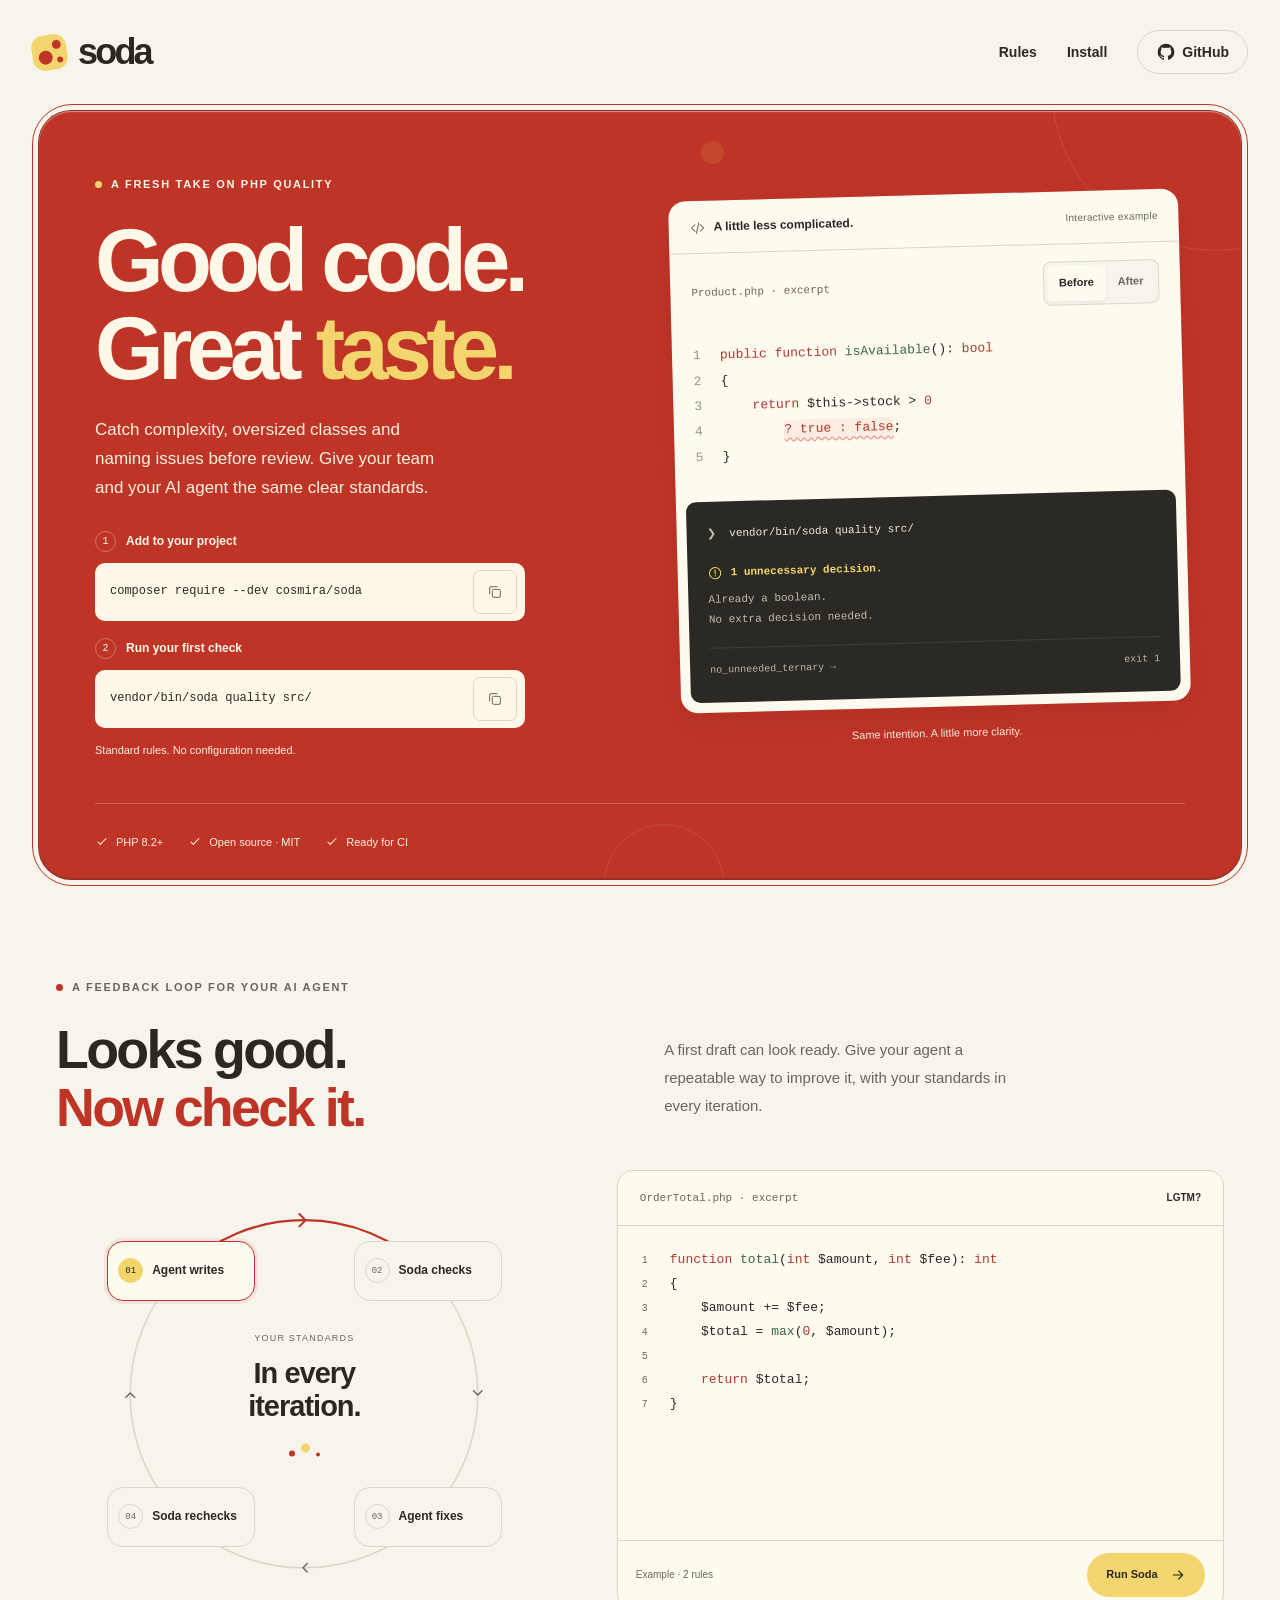
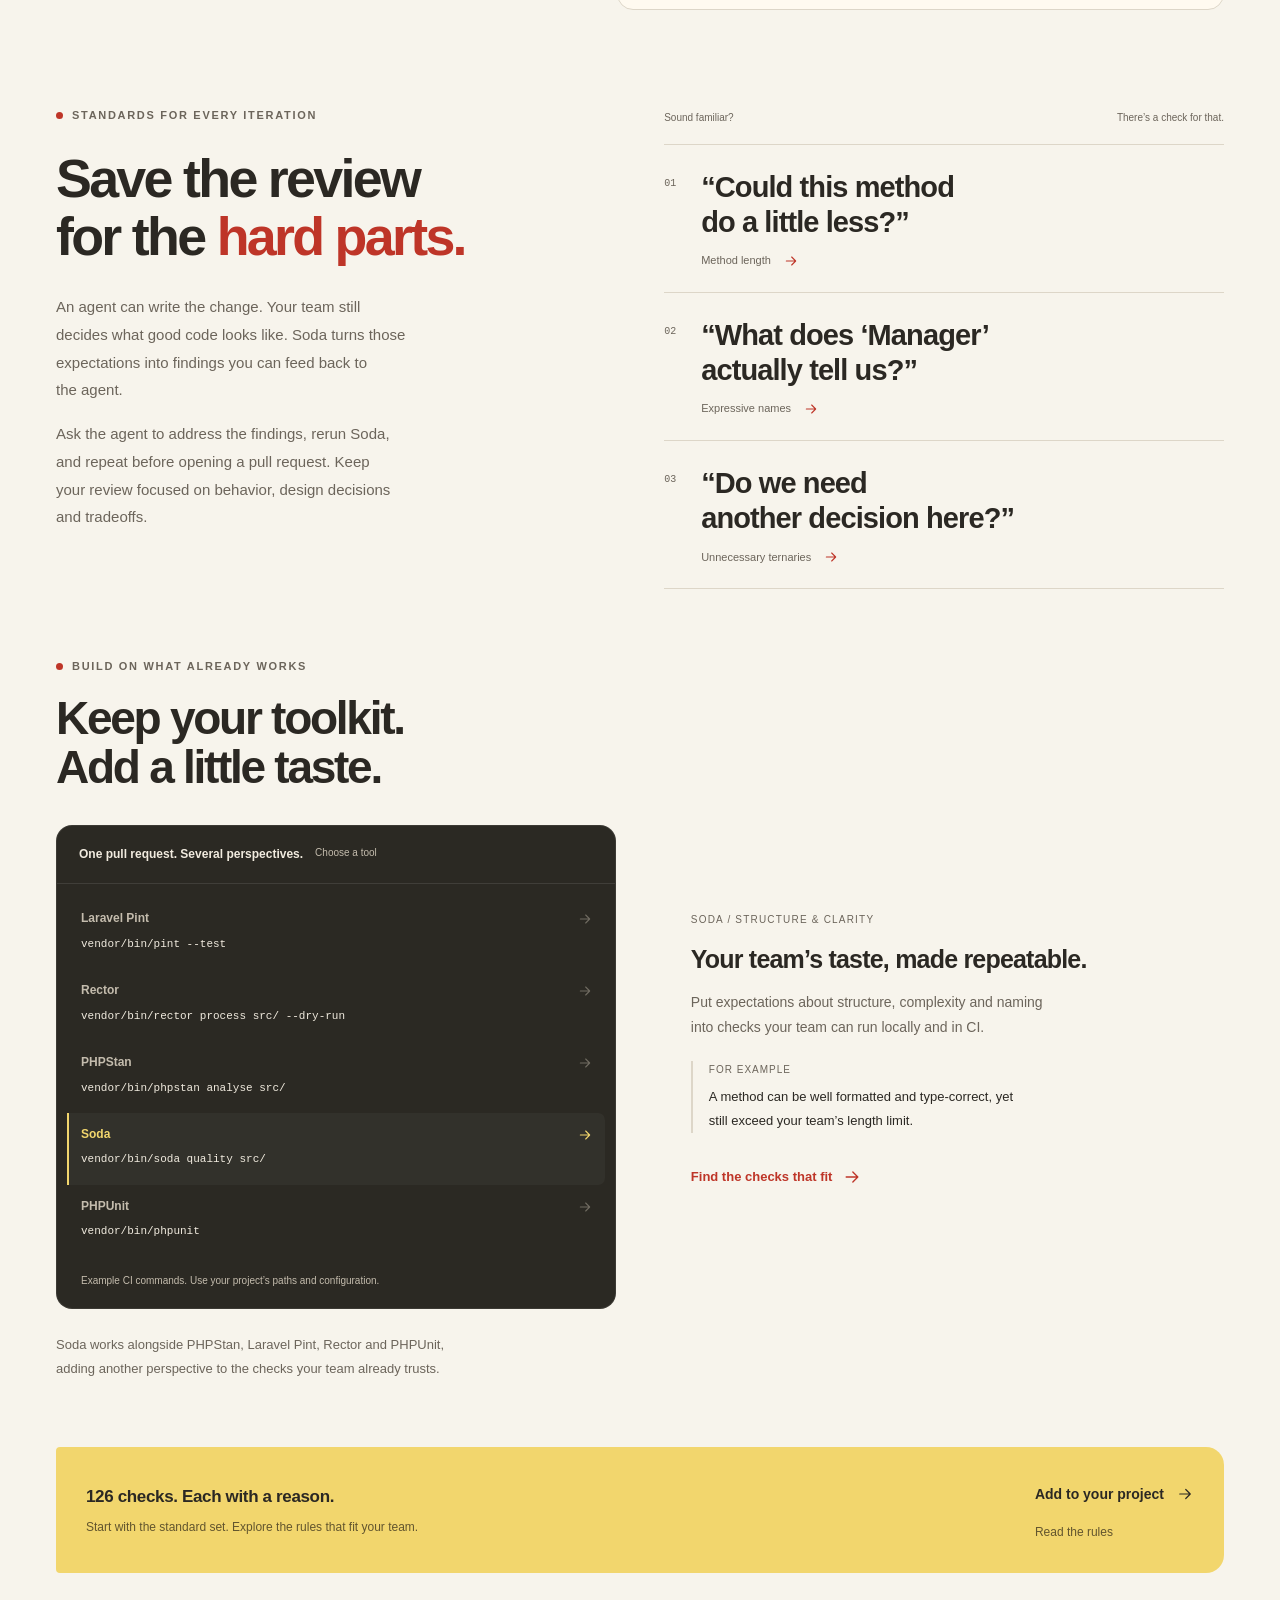
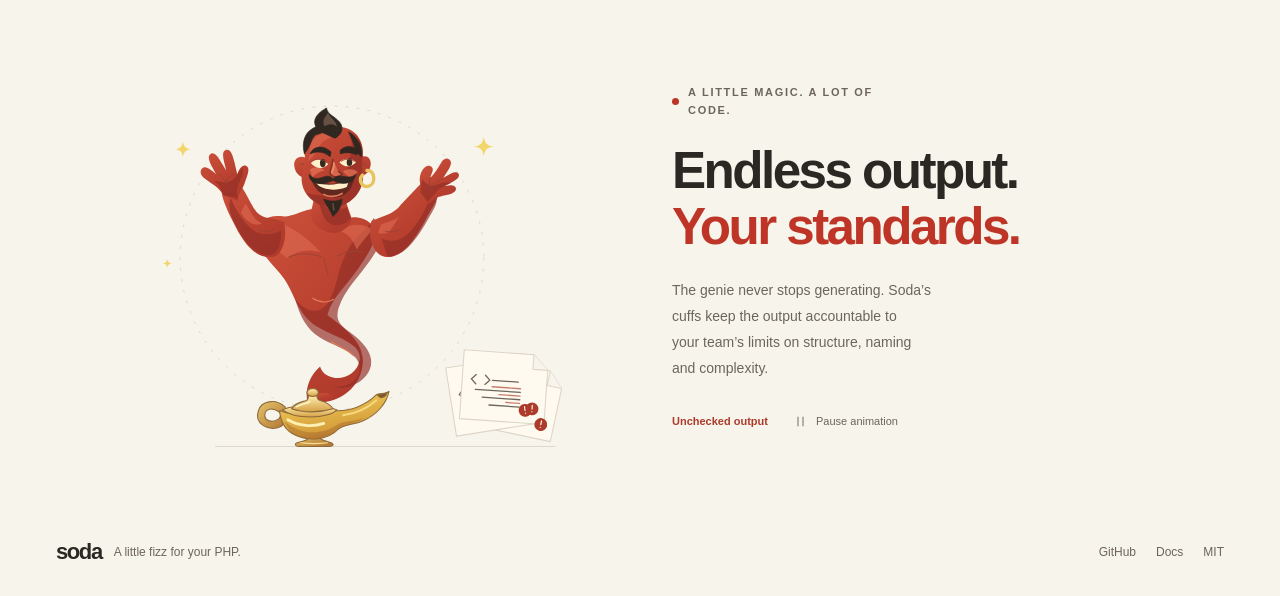
==== index.html @ 7e3f0829 "Publish Soda website" ====
<!DOCTYPE html>
<html lang="en">
<head>
  <meta charset="UTF-8">
  <meta name="viewport" content="width=device-width, initial-scale=1">
  <meta name="theme-color" content="#f7f4ec" media="(prefers-color-scheme: light)">
  <meta name="theme-color" content="#201e1b" media="(prefers-color-scheme: dark)">
  <meta name="description" content="A little fizz for your PHP. Soda catches complexity, oversized classes, and naming problems before your next code review.">
  <title>Soda — Good code. Great taste.</title>
  <link rel="icon" href="data:image/svg+xml,%3Csvg xmlns='http://www.w3.org/2000/svg' viewBox='0 0 64 64'%3E%3Crect width='64' height='64' rx='20' fill='%23f2d66d'/%3E%3Ccircle cx='25' cy='36' r='12' fill='%23be3528'/%3E%3Ccircle cx='43' cy='20' r='7' fill='%23be3528'/%3E%3Ccircle cx='45' cy='43' r='5' fill='%23be3528'/%3E%3C/svg%3E">
  <link rel="stylesheet" href="assets/landing.css">
  <link rel="stylesheet" href="assets/site.css">
  <link rel="stylesheet" href="assets/tool-stack.css">
  <link rel="stylesheet" href="assets/agent-loop.css">
  <script src="assets/tool-stack.js" defer></script>
  <script src="assets/agent-loop.js" defer></script>
  <link rel="stylesheet" href="assets/genie.css">
  <script src="assets/genie.js" defer></script>
</head>
<body>
  <svg class="icons" xmlns="http://www.w3.org/2000/svg" aria-hidden="true"><defs>
    <symbol id="arrow" viewBox="0 0 24 24"><path d="M5 12h14m-6-6 6 6-6 6" fill="none" stroke="currentColor" stroke-width="1.6" stroke-linecap="round" stroke-linejoin="round"/></symbol>
    <symbol id="external" viewBox="0 0 24 24"><path d="M6 18 18 6M6 6h12v12" fill="none" stroke="currentColor" stroke-width="1.6" stroke-linecap="round" stroke-linejoin="round"/></symbol>
    <symbol id="check" viewBox="0 0 24 24"><path d="m5 12 4 4L19 6" fill="none" stroke="currentColor" stroke-width="1.8" stroke-linecap="round" stroke-linejoin="round"/></symbol>
    <symbol id="copy" viewBox="0 0 24 24"><rect x="8" y="8" width="12" height="12" rx="2" fill="none" stroke="currentColor" stroke-width="1.5"/><path d="M15 4H6a2 2 0 0 0-2 2v9" fill="none" stroke="currentColor" stroke-width="1.5" stroke-linecap="round"/></symbol>
    <symbol id="code" viewBox="0 0 24 24"><path d="m8 7-5 5 5 5m8-10 5 5-5 5M14 4l-4 16" fill="none" stroke="currentColor" stroke-width="1.5" stroke-linecap="round" stroke-linejoin="round"/></symbol>
    <symbol id="github" viewBox="0 0 24 24"><path fill="currentColor" d="M12 2a10 10 0 0 0-3.16 19.49c.5.09.68-.22.68-.48v-1.7c-2.78.6-3.37-1.18-3.37-1.18-.45-1.16-1.11-1.47-1.11-1.47-.91-.62.07-.61.07-.61 1 .07 1.53 1.03 1.53 1.03.89 1.53 2.34 1.09 2.91.83.09-.65.35-1.09.64-1.34-2.22-.25-4.56-1.11-4.56-4.94 0-1.09.39-1.98 1.03-2.68-.1-.25-.45-1.27.1-2.65 0 0 .84-.27 2.75 1.02a9.58 9.58 0 0 1 5 0c1.91-1.29 2.75-1.02 2.75-1.02.55 1.38.2 2.4.1 2.65.64.7 1.03 1.59 1.03 2.68 0 3.84-2.34 4.68-4.57 4.93.36.31.68.92.68 1.85v2.6c0 .27.18.58.69.48A10 10 0 0 0 12 2Z"/></symbol>
    <symbol id="warning" viewBox="0 0 24 24"><circle cx="12" cy="12" r="9" fill="none" stroke="currentColor" stroke-width="1.6"/><path d="M12 7v6m0 3v.1" stroke="currentColor" stroke-width="1.8" stroke-linecap="round"/></symbol>
  </defs></svg>
  <a class="skip" href="#main">Skip to content</a>
  <header class="topbar wrap">
    <a class="brand" href="./" aria-label="Soda home"><span class="brand-mark" aria-hidden="true"><i></i><i></i><i></i></span><span class="brand-name">soda</span></a>
    <nav class="nav" aria-label="Main navigation">
      <a href="rules.html">Rules</a>
      <a class="nav-start" href="./#install">Install</a>
      <a class="github" href="https://github.com/cosmira/soda"><svg aria-hidden="true"><use href="#github"/></svg> GitHub</a>
    </nav>
  </header>
  <main id="main" class="wrap">
    <div class="hero-frame">
    <section class="hero" aria-labelledby="hero-title">
      <div class="bubble bubble-one" aria-hidden="true"></div><div class="bubble bubble-two" aria-hidden="true"></div><div class="bubble bubble-three" aria-hidden="true"></div>
      <div class="hero-grid">
        <div class="hero-copy">
          <div class="eyebrow">A fresh take on PHP quality</div>
          <h1 id="hero-title">Good code.<br>Great <span>taste.</span></h1>
          <p>Catch complexity, oversized classes and naming issues before review. Give your team and your AI agent the same clear standards.</p>
          <div class="hero-install" id="install" aria-label="Install and run Soda">
            <ol class="steps"><li><div class="step-title">Add to your project</div><div class="copy-row"><code>composer require --dev cosmira/soda</code><button class="copy" type="button" aria-label="Copy install command" hidden><svg aria-hidden="true"><use href="#copy"/></svg></button></div></li><li><div class="step-title">Run your first check</div><div class="copy-row"><code>vendor/bin/soda quality src/</code><button class="copy" type="button" aria-label="Copy quality check command" hidden><svg aria-hidden="true"><use href="#copy"/></svg></button></div></li></ol>
            <p class="install-note">Standard rules. No configuration needed.</p>
          </div>
        </div>
        <div class="demo-wrap">
          <div class="demo" data-active="before" role="group" aria-label="Interactive example: simplify a boolean ternary">
            <div class="demo-top"><span class="demo-title"><svg aria-hidden="true"><use href="#code"/></svg> A little less complicated.</span><span class="demo-label">Interactive example</span></div>
            <div class="demo-toolbar"><span class="filename">Product.php<span class="file-detail"> · excerpt</span></span><div class="switch" role="group" aria-label="Compare code versions" hidden><button type="button" aria-pressed="true" data-version="before">Before</button><button type="button" aria-pressed="false" data-version="after">After</button></div></div>
            <pre class="source" aria-label="PHP code example"><code><span data-example="before"><span class="line" data-line="1"><span class="keyword">public function</span> <span class="method">isAvailable</span>(): <span class="keyword">bool</span></span><span class="line" data-line="2">{</span><span class="line" data-line="3">    <span class="keyword">return</span> $this-&gt;stock &gt; <span class="keyword">0</span></span><span class="line" data-line="4">        <span class="redundant">? true : false</span>;</span><span class="line" data-line="5">}</span></span><span data-example="after" aria-hidden="true" inert><span class="line" data-line="1"><span class="keyword">public function</span> <span class="method">isAvailable</span>(): <span class="keyword">bool</span></span><span class="line" data-line="2">{</span><span class="line" data-line="3">    <span class="keyword">return</span> $this-&gt;stock &gt; <span class="keyword">0</span>;</span><span class="line" data-line="4">}</span></span></code></pre>
            <div class="terminal">
              <p class="command"><span class="prompt" aria-hidden="true">❯</span> vendor/bin/soda quality src/</p>
              <div id="demo-result" aria-live="polite" aria-atomic="true"><div data-example="before"><div class="result"><svg aria-hidden="true"><use href="#warning"/></svg><span>1 unnecessary decision.</span></div><p class="result-note">Already a boolean.<br>No extra decision needed.</p></div><div data-example="after" aria-hidden="true" inert><div class="result good"><svg aria-hidden="true"><use href="#check"/></svg><span>Clearer code. Same result.</span></div><p class="result-note">No unnecessary ternary.<br>This rule passes.</p></div></div>
              <div class="terminal-footer"><a href="rules.html#no_unneeded_ternary" aria-label="Read the unneeded ternary rule">no_unneeded_ternary →</a><span id="exit-status">exit 1</span></div>
            </div>
          </div>
          <p class="demo-caption">Same intention. A little more clarity.</p>
        </div>
      </div>
      <div class="hero-foot"><span><svg aria-hidden="true"><use href="#check"/></svg> PHP 8.2+</span><span><svg aria-hidden="true"><use href="#check"/></svg> Open source · MIT</span><span><svg aria-hidden="true"><use href="#check"/></svg> Ready for CI</span></div>
    </section>
    </div>
    <section class="agent-story" id="agent-loop" aria-labelledby="agent-title">
      <div class="agent-heading">
        <div class="eyebrow">A feedback loop for your AI agent</div>
        <h2 id="agent-title">Looks good.<br><span>Now check it.</span></h2>
        <p>A first draft can look ready. Give your agent a repeatable way to improve it, with your standards in every iteration.</p>
      </div>
      <div class="agent-loop" aria-label="Explore the agent and Soda feedback loop">
        <div class="loop-map">
        <div class="loop-steps" role="tablist" aria-label="Steps clockwise: agent writes, Soda checks, agent fixes, Soda rechecks" hidden>
          <svg class="loop-orbit" viewBox="0 0 400 400" aria-hidden="true"><defs>
            <marker id="loop-arrow" viewBox="0 0 10 10" refX="5" refY="5" markerWidth="7" markerHeight="7" orient="auto"><path d="m2 1 4 4-4 4"/></marker>
            <marker id="loop-arrow-active" viewBox="0 0 10 10" refX="5" refY="5" markerWidth="7" markerHeight="7" orient="auto"><path d="m2 1 4 4-4 4"/></marker>
          </defs>
            <path class="loop-route is-active" pathLength="100" d="M88 88 A158 158 0 0 1 200 42 A158 158 0 0 1 312 88"/>
            <path class="loop-route" pathLength="100" d="M312 88 A158 158 0 0 1 358 200 A158 158 0 0 1 312 312"/>
            <path class="loop-route" pathLength="100" d="M312 312 A158 158 0 0 1 200 358 A158 158 0 0 1 88 312"/>
            <path class="loop-route" pathLength="100" d="M88 312 A158 158 0 0 1 42 200 A158 158 0 0 1 88 88"/>
          </svg>
          <div class="loop-center" aria-hidden="true"><span>Your standards</span><strong>In every<br>iteration.</strong><i></i><i></i><i></i></div>
          <button type="button" role="tab" id="loop-tab-draft" aria-controls="loop-draft" aria-selected="true" tabindex="0"><span class="loop-step-number" aria-hidden="true">01</span><span>Agent writes</span></button>
          <button type="button" role="tab" id="loop-tab-findings" aria-controls="loop-findings" aria-selected="false" tabindex="-1"><span class="loop-step-number" aria-hidden="true">02</span><span>Soda checks</span></button>
          <button type="button" role="tab" id="loop-tab-revision" aria-controls="loop-revision" aria-selected="false" tabindex="-1"><span class="loop-step-number" aria-hidden="true">03</span><span>Agent fixes</span></button>
          <button type="button" role="tab" id="loop-tab-verified" aria-controls="loop-verified" aria-selected="false" tabindex="-1"><span class="loop-step-number" aria-hidden="true">04</span><span>Soda rechecks</span></button>
        </div>
        </div>
        <div class="loop-workbench">
          <div class="loop-panels">
            <div class="loop-panel" id="loop-draft" role="tabpanel" aria-labelledby="loop-tab-draft" tabindex="0">
              <div class="loop-editor"><div class="loop-file"><span>OrderTotal.php <span class="loop-excerpt">· excerpt</span></span><span class="loop-badge"><abbr title="Looks Good To Me">LGTM?</abbr></span></div>
                <pre aria-label="Agent draft PHP code"><code><span class="loop-line" data-number="1"><span class="keyword">function</span> <span class="method">total</span>(<span class="keyword">int</span> $amount, <span class="keyword">int</span> $fee): <span class="keyword">int</span></span><span class="loop-line" data-number="2">{</span><span class="loop-line" data-number="3">    $amount += $fee;</span><span class="loop-line" data-number="4">    $total = <span class="method">max</span>(<span class="keyword">0</span>, $amount);</span><span class="loop-line" data-number="5"> </span><span class="loop-line" data-number="6">    <span class="keyword">return</span> $total;</span><span class="loop-line" data-number="7">}</span></code></pre>
              </div>
            </div>
            <div class="loop-panel" id="loop-findings" role="tabpanel" aria-labelledby="loop-tab-findings" tabindex="0" aria-hidden="true" inert>
              <div class="loop-editor"><div class="loop-file"><span>OrderTotal.php <span class="loop-excerpt">· excerpt</span></span><span class="loop-badge">2 findings</span></div>
                <pre aria-label="PHP code annotated with two Soda findings"><code><span class="loop-line" data-number="1"><span class="keyword">function</span> <span class="method">total</span>(<span class="keyword">int</span> $amount, <span class="keyword">int</span> $fee): <span class="keyword">int</span></span><span class="loop-line" data-number="2">{</span><span class="loop-line loop-line-issue" data-number="3">    $amount += $fee;</span><span class="loop-annotation"><a href="rules.html#no_reassigned_parameters" aria-label="Parameter reassigned: read the Soda rule"><svg aria-hidden="true"><use href="#warning"/></svg>Parameter reassigned<svg aria-hidden="true"><use href="#arrow"/></svg></a></span><span class="loop-line loop-line-issue" data-number="4">    $total = <span class="method">max</span>(<span class="keyword">0</span>, $amount);</span><span class="loop-line" data-number="5"> </span><span class="loop-line loop-line-issue" data-number="6">    <span class="keyword">return</span> $total;</span><span class="loop-annotation"><a href="rules.html#no_temporary_return_variable" aria-label="Return directly: read the Soda rule"><svg aria-hidden="true"><use href="#warning"/></svg>Return directly<svg aria-hidden="true"><use href="#arrow"/></svg></a></span><span class="loop-line" data-number="7">}</span></code></pre>
              </div>
            </div>
            <div class="loop-panel" id="loop-revision" role="tabpanel" aria-labelledby="loop-tab-revision" tabindex="0" aria-hidden="true" inert>
              <div class="loop-editor"><div class="loop-file"><span>OrderTotal.php <span class="loop-excerpt">· excerpt</span></span><span class="loop-badge">Revised</span></div>
                <pre aria-label="PHP diff showing the agent’s revision"><code><span class="loop-line" data-number="1"><span class="keyword">function</span> <span class="method">total</span>(<span class="keyword">int</span> $amount, <span class="keyword">int</span> $fee): <span class="keyword">int</span></span><span class="loop-line" data-number="2">{</span><span class="loop-line loop-line-removed" data-number="−"><del>    $amount += $fee;</del></span><span class="loop-line loop-line-removed" data-number="−"><del>    $total = <span class="method">max</span>(<span class="keyword">0</span>, $amount);</del></span><span class="loop-line loop-line-removed" data-number="−"><del>    <span class="keyword">return</span> $total;</del></span><span class="loop-line loop-line-fixed" data-number="+">    <span class="keyword">return</span> <span class="method">max</span>(<span class="keyword">0</span>, $amount + $fee);</span><span class="loop-line" data-number="4">}</span></code></pre>
              </div>
            </div>
            <div class="loop-panel" id="loop-verified" role="tabpanel" aria-labelledby="loop-tab-verified" tabindex="0" aria-hidden="true" inert>
              <div class="loop-editor"><div class="loop-file"><span>OrderTotal.php <span class="loop-excerpt">· excerpt</span></span><span class="loop-badge">2 checks pass</span></div>
                <pre aria-label="Revised PHP code; both illustrated checks pass"><code><span class="loop-line" data-number="1"><span class="keyword">function</span> <span class="method">total</span>(<span class="keyword">int</span> $amount, <span class="keyword">int</span> $fee): <span class="keyword">int</span></span><span class="loop-line" data-number="2">{</span><span class="loop-line loop-line-fixed" data-number="3">    <span class="keyword">return</span> <span class="method">max</span>(<span class="keyword">0</span>, $amount + $fee);</span><span class="loop-line" data-number="4">}</span></code></pre>
                <div class="loop-checks"><a href="rules.html#no_reassigned_parameters"><svg aria-hidden="true"><use href="#check"/></svg>Input unchanged</a><a href="rules.html#no_temporary_return_variable"><svg aria-hidden="true"><use href="#check"/></svg>Direct return</a></div>
              </div>
            </div>
          </div>
          <div class="loop-controls" hidden><span class="loop-example-label">Example · 2 rules</span><span class="loop-progress" role="status" aria-live="polite" aria-atomic="true">Agent draft</span><button class="loop-next" type="button">Run Soda <svg aria-hidden="true"><use href="#arrow"/></svg></button></div>
        </div>
      </div>

    </section>
    <section class="review-story" id="why" aria-labelledby="why-title">
      <div class="review-lead">
        <div class="eyebrow">Standards for every iteration</div>
        <h2 id="why-title">Save the review<br>for the <span>hard parts.</span></h2>
        <p>An agent can write the change. Your team still decides what good code looks like. Soda turns those expectations into findings you can feed back to the agent.</p>
        <p>Ask the agent to address the findings, rerun Soda, and repeat before opening a pull request. Keep your review focused on behavior, design decisions and tradeoffs.</p>
      </div>
      <div class="review-questions" aria-label="Turn common review feedback into a quality check">
        <div class="review-label"><span>Sound familiar?</span><span>There’s a check for that.</span></div>
        <a class="review-question" href="rules.html#max_method_length"><span class="review-number" aria-hidden="true">01</span><div><h3>“Could this method<br>do a little less?”</h3><span class="review-rule">Method length <svg aria-hidden="true"><use href="#arrow"/></svg></span></div></a>
        <a class="review-question" href="rules.html#no_dumpster_suffixes"><span class="review-number" aria-hidden="true">02</span><div><h3>“What does ‘Manager’<br>actually tell us?”</h3><span class="review-rule">Expressive names <svg aria-hidden="true"><use href="#arrow"/></svg></span></div></a>
        <a class="review-question" href="rules.html#no_unneeded_ternary"><span class="review-number" aria-hidden="true">03</span><div><h3>“Do we need<br>another decision here?”</h3><span class="review-rule">Unnecessary ternaries <svg aria-hidden="true"><use href="#arrow"/></svg></span></div></a>
      </div>
    </section>
    <section class="tool-stack" id="together" aria-labelledby="stack-title">
      <div class="stack-heading"><div class="eyebrow">Build on what already works</div><h2 id="stack-title">Keep your toolkit.<br>Add a little taste.</h2></div>
      <div class="stack-body">
        <div class="stack-workflow" role="group" aria-label="Example CI checks, not a live run">
          <div class="workflow-heading"><span>One pull request. Several perspectives.</span><span class="workflow-label">Choose a tool</span></div>
          <div class="workflow-commands" role="tablist" aria-label="Explore each tool’s role" aria-orientation="vertical">
            <button class="workflow-command" type="button" role="tab" id="tab-pint" aria-label="Laravel Pint" aria-controls="panel-pint" aria-selected="false" tabindex="-1" data-tool="pint"><span class="workflow-tool">Laravel Pint<svg aria-hidden="true"><use href="#arrow"/></svg></span><code>vendor/bin/pint --test</code></button>
            <button class="workflow-command" type="button" role="tab" id="tab-rector" aria-label="Rector" aria-controls="panel-rector" aria-selected="false" tabindex="-1" data-tool="rector"><span class="workflow-tool">Rector<svg aria-hidden="true"><use href="#arrow"/></svg></span><code>vendor/bin/rector process src/ --dry-run</code></button>
            <button class="workflow-command" type="button" role="tab" id="tab-phpstan" aria-label="PHPStan" aria-controls="panel-phpstan" aria-selected="false" tabindex="-1" data-tool="phpstan"><span class="workflow-tool">PHPStan<svg aria-hidden="true"><use href="#arrow"/></svg></span><code>vendor/bin/phpstan analyse src/</code></button>
            <button class="workflow-command" type="button" role="tab" id="tab-soda" aria-label="Soda" aria-controls="panel-soda" aria-selected="true" data-tool="soda"><span class="workflow-tool">Soda<svg aria-hidden="true"><use href="#arrow"/></svg></span><code>vendor/bin/soda quality src/</code></button>
            <button class="workflow-command" type="button" role="tab" id="tab-phpunit" aria-label="PHPUnit" aria-controls="panel-phpunit" aria-selected="false" tabindex="-1" data-tool="phpunit"><span class="workflow-tool">PHPUnit<svg aria-hidden="true"><use href="#arrow"/></svg></span><code>vendor/bin/phpunit</code></button>
          </div>
          <p class="workflow-note">Example CI commands. Use your project’s paths and configuration.</p>
        </div>
        <div class="stack-panels">
          <div class="stack-panel" id="panel-pint" role="tabpanel" aria-labelledby="tab-pint" tabindex="0"><div class="stack-kicker">Laravel Pint / Code style</div><h3>A consistent way to write PHP.</h3><p>Keep formatting consistent with your chosen code style. Pint handles details such as spacing, indentation and braces, so the team can focus on the change.</p><p class="stack-example"><span>For example</span>Bring differently formatted files into the same coding style.</p><a class="text-link" href="https://laravel.com/docs/pint">Explore Laravel Pint <svg aria-hidden="true"><use href="#external"/></svg></a></div>
          <div class="stack-panel" id="panel-rector" role="tabpanel" aria-labelledby="tab-rector" tabindex="0"><div class="stack-kicker">Rector / Refactoring</div><h3>Keep your PHP moving forward.</h3><p>Automate supported refactorings and PHP upgrades with the rules you enable. Rector proposes code changes that your team can review and apply.</p><p class="stack-example"><span>For example</span>Replace a legacy pattern with its supported modern equivalent.</p><a class="text-link" href="https://getrector.com/documentation">Explore Rector <svg aria-hidden="true"><use href="#external"/></svg></a></div>
          <div class="stack-panel" id="panel-phpstan" role="tabpanel" aria-labelledby="tab-phpstan" tabindex="0"><div class="stack-kicker">PHPStan / Static analysis</div><h3>Find bugs before runtime.</h3><p>Inspect types, method calls and other potential errors without running your application. PHPStan helps the team catch mistakes earlier in development.</p><p class="stack-example"><span>For example</span>Spot a call that passes a string where an integer is required.</p><a class="text-link" href="https://phpstan.org/">Explore PHPStan <svg aria-hidden="true"><use href="#external"/></svg></a></div>
          <div class="stack-panel" id="panel-soda" role="tabpanel" aria-labelledby="tab-soda" tabindex="0"><div class="stack-kicker">Soda / Structure &amp; clarity</div><h3>Your team’s taste, made repeatable.</h3><p>Put expectations about structure, complexity and naming into checks your team can run locally and in CI.</p><p class="stack-example"><span>For example</span>A method can be well formatted and type-correct, yet still exceed your team’s length limit.</p><a class="text-link" href="rules.html">Find the checks that fit <svg aria-hidden="true"><use href="#arrow"/></svg></a></div>
          <div class="stack-panel" id="panel-phpunit" role="tabpanel" aria-labelledby="tab-phpunit" tabindex="0"><div class="stack-kicker">PHPUnit / Tests &amp; behavior</div><h3>Check that the behavior holds.</h3><p>Run the tests your team writes to check expected results and catch regressions. PHPUnit executes your code and compares the outcomes with your assertions.</p><p class="stack-example"><span>For example</span>Verify that applying a discount produces the expected total, including edge cases.</p><a class="text-link" href="https://phpunit.de/documentation.html">Explore PHPUnit <svg aria-hidden="true"><use href="#external"/></svg></a></div>
        </div>
      </div>
      <p class="stack-summary">Soda works alongside PHPStan, Laravel Pint, Rector and PHPUnit, adding another perspective to the checks your team already trusts.</p>
    </section>
    <div class="rule-index-strip closing-strip" aria-label="Try Soda or explore its rules"><p><strong>126 checks. Each with a reason.</strong><span>Start with the standard set. Explore the rules that fit your team.</span></p><div class="strip-actions"><a class="strip-install" href="#install">Add to your project <svg aria-hidden="true"><use href="#arrow"/></svg></a><a class="strip-library" href="rules.html">Read the rules</a></div></div>
    <section class="genie-story is-guarded" id="a-little-magic" aria-labelledby="genie-title">
      <div class="genie-copy">
        <div class="eyebrow">A little magic. A lot of code.</div>
        <h2 id="genie-title">Endless output.<br><span>Your standards.</span></h2>
        <p>The genie never stops generating. Soda’s cuffs keep the output accountable to your team’s limits on structure, naming and complexity.</p>
        <div class="genie-controls"><div class="genie-status" aria-hidden="true"><span class="genie-output-bad">Unchecked output</span><span class="genie-output-good">Soda standards on</span></div><button class="genie-motion" type="button" hidden><svg viewBox="0 0 24 24" aria-hidden="true"><path d="M8 5v14M16 5v14"/></svg><span>Pause animation</span></button></div>
      </div>
      <figure class="genie-scene">
        <svg class="genie-art" viewBox="0 0 600 440" role="img" aria-labelledby="genie-art-title genie-art-desc">
          <title id="genie-art-title">A tireless AI genie, wearing Soda cuffs</title>
          <desc id="genie-art-desc">The scene repeats: without cuffs, the genie generates tangled, repetitive code. Golden Soda cuffs settle around its wrists and the pages become shorter and clearer, with green check marks. The cuffs lift off and tangled code returns. Use the pause button to stop the animation.</desc>
          <defs>
            <linearGradient id="genie-skin-warm" x1=".15" y1="0" x2=".85" y2="1"><stop stop-color="#cb503a"/><stop offset=".55" stop-color="#ba4130"/><stop offset="1" stop-color="#ae392b"/></linearGradient>
            <linearGradient id="genie-cuff-metal" x1="0" y1="0" x2="1" y2=".25"><stop stop-color="#c69a45"/><stop offset=".22" stop-color="#f7df8b"/><stop offset=".52" stop-color="#eed27b"/><stop offset=".82" stop-color="#c1943f"/><stop offset="1" stop-color="#e0be66"/></linearGradient>
            <symbol id="genie-spark" viewBox="0 0 24 24"><path d="M12 0c1 8 4 11 12 12-8 1-11 4-12 12C11 16 8 13 0 12 8 11 11 8 12 0Z"/></symbol>
            <symbol id="genie-sheet" viewBox="0 0 104 78">
              <path class="genie-paper-face" d="M6 1h76l16 16v59H6Z"/><path class="genie-paper-fold" d="M82 1v16h16"/>
              <g class="genie-paper-code"><path d="m21 27-5 5 5 5m10-10 5 5-5 5m8-5h28M21 43h49M29 51h41M37 59h33"/><path class="genie-paper-repeat" d="M39 39h31M47 47h23M55 55h15"/></g>
            </symbol>
            <symbol id="genie-warning-icon" viewBox="0 0 104 78"><circle class="genie-paper-warning" cx="84" cy="60" r="7"/><path class="genie-paper-warning-mark" d="M84 56v4m0 3v.1"/></symbol>
            <symbol id="genie-pass-icon" viewBox="0 0 104 78"><circle class="genie-paper-pass" cx="84" cy="60" r="7"/><path class="genie-paper-pass-mark" d="m81 60 2 2 4-5"/></symbol>
          </defs>
          <circle class="genie-orbit" cx="300" cy="214" r="165"/>
          <path class="genie-ground" d="M173 419h370"/>
          <g class="genie-paper-pile" aria-hidden="true">
            <g class="genie-output-bad"><use href="#genie-sheet" x="448" y="329" width="104" height="78" transform="rotate(12 500 368)"/><use href="#genie-sheet" x="423" y="325" width="104" height="78" transform="rotate(-9 475 364)"/><use href="#genie-sheet" x="435" y="316" width="104" height="78" transform="rotate(4 487 355)"/></g>
            <g class="genie-output-bad"><use href="#genie-warning-icon" x="448" y="329" width="104" height="78" transform="rotate(12 500 368)"/><use href="#genie-warning-icon" x="423" y="325" width="104" height="78" transform="rotate(-9 475 364)"/><use href="#genie-warning-icon" x="435" y="316" width="104" height="78" transform="rotate(4 487 355)"/></g>
          </g>
          <g class="genie-stream" aria-hidden="true">
            <g class="genie-paper genie-paper-one"><use href="#genie-sheet" x="429" y="129" width="104" height="78"/><use class="genie-icon-bad" href="#genie-warning-icon" x="429" y="129" width="104" height="78"/><use class="genie-icon-good" href="#genie-pass-icon" x="429" y="129" width="104" height="78"/></g>
            <g class="genie-paper genie-paper-two"><use href="#genie-sheet" x="429" y="129" width="104" height="78"/><use class="genie-icon-bad" href="#genie-warning-icon" x="429" y="129" width="104" height="78"/><use class="genie-icon-good" href="#genie-pass-icon" x="429" y="129" width="104" height="78"/></g>
            <g class="genie-paper genie-paper-three"><use href="#genie-sheet" x="429" y="129" width="104" height="78"/><use class="genie-icon-bad" href="#genie-warning-icon" x="429" y="129" width="104" height="78"/><use class="genie-icon-good" href="#genie-pass-icon" x="429" y="129" width="104" height="78"/></g>
          </g>
          <g class="genie-body">
            <path class="genie-skin genie-torso" d="M278 161C264 164 258 169 248 169c-20-3-32 7-29 24 3 21 24 32 34 52 9 18 14 34 33 45 19 11 47 17 44 35-2 14-17 22-29 19-8-2-12-6-14-12-12 11-16 24-14 37 25 8 53-8 59-32 8-30-18-46-37-61 5-19 21-32 34-51 12-18 24-35 14-47-8-10-22-9-34-6l-15-9Z"/>
            <path class="genie-shade" d="M345 171c15 10 9 28-3 45-14 20-28 32-35 53-3 12 0 17 14 27 20 15 28 31 16 46-8 10-24 16-36 12 17 1 29-7 29-20 0-19-28-23-44-34-14-9-21-23-26-41 14 17 29 17 38 0 9-19 8-32 18-51 10-20 22-23 29-37Z"/>
            <path class="genie-light" d="M245 177c-11 2-14 9-12 17 3 9 9 13 18 20 11-8 23-10 37-6-13-13-22-22-43-31Z"/>
            <path class="genie-light" d="M307 184c15-8 26-8 37-1-6 8-12 14-17 22-5-12-10-18-20-21Z"/>
            <path class="genie-anatomy" d="M253 213c13-5 25-4 36 0m17-1c8-5 17-6 27-4M291 215l5 18"/>
            <path class="genie-soft-line" d="M279 258c8 5 16 5 23 1m-3 46c8 6 18 8 24 15"/>
            <path class="genie-skin" d="M295 361c-8-1-13 1-16 4 8 5 18 4 24 0Z"/>
            <g class="genie-arm genie-arm-left">
              <path class="genie-skin genie-arm-volume" d="M248 175c-12-6-22-2-30-11-8-10-11-22-19-30-6-6-17-2-19 5-1 8 7 25 12 35 12 25 25 41 43 39 10-1 17-18 13-38Z"/>
              <path class="genie-shade" d="M190 149c7 17 19 34 30 38 9 3 17 1 25-3 0 15-4 25-12 27-17 1-30-16-40-37-3-7-7-17-3-25Z"/>
              <path class="genie-light" d="M206 155c6 10 9 17 18 22-9 3-17-2-23-12Z"/>
              <path class="genie-anatomy" d="M220 183c5 3 12 3 17 0"/>
              <g class="genie-cuff genie-cuff-left"><g transform="rotate(-31 190 148)">
                <path class="genie-gold" d="M171 136c0-4 8-7 19-7s19 3 19 7v23c0 5-9 8-19 8s-19-3-19-8Z"/>
                <path class="genie-cuff-shadow" d="M201 132c5 1 8 2 8 5v22c0 4-4 6-9 7 4-11 3-23 1-34Z"/>
                <path class="genie-cuff-shine" d="M176 140v18c2 2 3 3 5 3v-19Z"/>
                <ellipse class="genie-cuff-rim" cx="190" cy="136" rx="19" ry="7"/>
                <ellipse class="genie-cuff-inner" cx="190" cy="135" rx="13.5" ry="3.5"/>
                <path class="genie-cuff-bottom" d="M172 158c9 7 27 8 36 0v4c-8 7-28 7-36 0Z"/>
                <path class="genie-cuff-edge" d="M182 145c5 2 11 2 16 0"/>
                <ellipse class="genie-cuff-bubble" cx="186" cy="151" rx="3.1" ry="3.1"/><ellipse class="genie-cuff-bubble" cx="195" cy="148" rx="2.1" ry="2.1"/><ellipse class="genie-cuff-bubble" cx="195" cy="156" rx="1.5" ry="1.5"/>
              </g></g>
              <path class="genie-skin" d="M182 146c-4-8-12-12-20-18-6-4-6-10-2-12 4-2 10 4 14 7-5-9-10-17-7-21 3-4 7-1 10 4l8 13c-2-9-6-20-1-22 6-3 8 6 10 13l3 13c2-5 5-11 10-9 5 3 0 12-2 19-2 7-8 11-7 19Z"/>
              <path class="genie-shade" d="M172 130c7 2 14 3 20-1 5-4 7-10 11-13 2 6-3 13-5 19-2 5-2 9 0 14l-16-3c-2-8-6-12-10-16Z"/>
              <path class="genie-finger" d="M177 123c5 3 7 7 8 11m9-11c-5 1-8 5-9 9"/>
            </g>
            <g class="genie-arm genie-arm-right">
              <path class="genie-skin genie-arm-volume" d="M343 174c13-6 24-7 32-18l22-23c6-7 17-4 19 4 3 9-7 22-13 33-13 25-27 44-43 43-15 0-22-22-17-39Z"/>
              <path class="genie-shade" d="M408 143c-4 16-15 36-27 46-9 7-18 8-27 4l6 19c18 2 32-18 45-41 7-12 14-22 3-28Z"/>
              <path class="genie-light" d="M353 178c8-4 14-4 20-9l-8 13c-4 5-8 7-15 5Z"/>
              <path class="genie-anatomy" d="M358 185c6 2 13 0 17-3"/>
              <g class="genie-cuff genie-cuff-right"><g transform="rotate(32 410 148)">
                <path class="genie-gold" d="M391 136c0-4 8-7 19-7s19 3 19 7v23c0 5-9 8-19 8s-19-3-19-8Z"/>
                <path class="genie-cuff-shadow" d="M421 132c5 1 8 2 8 5v22c0 4-4 6-9 7 4-11 3-23 1-34Z"/>
                <path class="genie-cuff-shine" d="M396 140v18c2 2 3 3 5 3v-19Z"/>
                <ellipse class="genie-cuff-rim" cx="410" cy="136" rx="19" ry="7"/>
                <ellipse class="genie-cuff-inner" cx="410" cy="135" rx="13.5" ry="3.5"/>
                <path class="genie-cuff-bottom" d="M392 158c9 7 27 8 36 0v4c-8 7-28 7-36 0Z"/>
                <path class="genie-cuff-edge" d="M402 145c5 2 11 2 16 0"/>
                <path class="genie-cuff-word" d="M403 150c-4-2-7 2-3 3l2 1c3 2-1 4-4 2m9-6c-4 0-4 7 0 7s4-7 0-7Zm12-4v11m0-6c-5-4-7 5-3 6 2 1 3-1 3-3m8-4v7m0-6c-4-4-7 5-3 6 2 1 3-1 3-3"/>
              </g></g>
              <path class="genie-skin" d="M398 141c-3-8-4-15 0-22 3-5 8-7 11-3 2 3-2 8-2 11 5-5 8-11 12-17 3-5 8-5 10-1 2 4-5 13-8 18l9-5c6-3 10 1 7 5-2 3-9 6-15 9l7-1c6 0 8 5 3 8-4 3-13 3-19 6l-9 7Z"/>
              <path class="genie-shade" d="M398 128c4 7 11 9 17 6 6-2 11-3 14-1-6 3-13 5-16 10l-9 10-8-10Z"/>
              <path class="genie-finger" d="M407 127c-2 5-2 10 1 14m1-5c3-4 6-6 10-7"/>
            </g>
            <path class="genie-skin genie-neck" d="m282 143-5 22c-1 11 12 21 24 22 12 0 23-11 19-20l-7-20Z"/>
            <path class="genie-shade" d="M285 151c6 10 18 13 31 8l4 12c-7 9-19 10-26 3-4-5-6-12-9-23Z"/>
            <path class="genie-skin" d="M271 105c-7-3-13 2-12 9 1 9 8 14 15 12m56-21c7-4 13 0 12 8-1 8-6 12-13 12"/>
            <path class="genie-ear-detail" d="M266 112c4-1 6 3 6 7m65-8c-4 0-6 4-6 8"/>
            <path class="genie-skin genie-head" d="M270 101c-2-22 12-32 32-30 24 0 34 15 31 36-2 9 2 15 0 24-2 15-17 28-33 28-17 0-32-13-33-29-1-12 6-21 3-29Z"/>
            <path class="genie-shade" d="M319 77c12 5 17 18 14 31-2 9 2 15 0 24-3 15-17 27-33 27-13 0-23-7-28-16 15 6 34 2 40-7 7-10 3-17 7-28 3-12 4-20 0-31Z"/>
            <path class="genie-light" d="M279 86c5-8 21-10 30-4-12 0-20 4-24 13-4 8-8 11-11 14 3-8 1-16 5-23Z"/>
            <path class="genie-cheek" d="M276 118c6-4 12-3 16 1-6 1-11 4-13 8Zm36 2c7-4 13-2 16 1l-8 7Z"/>
            <path class="genie-hair genie-topknot" d="M286 76c-11-11-1-20 8-25 1 8 12 10 16 18 3 7-2 13-7 15Z"/>
            <path class="genie-hair" d="M270 101c-3-12 0-22 8-27 7-5 16-6 24-3-8 3-12 8-19 9-5 2-6 13-13 21Zm48-24c11 7 15 16 14 27-4-3-7-7-8-13Z"/>
            <path class="genie-hair-sheen" d="M292 71c-4-7 2-12 4-15 1 6 10 9 9 16-3-5-9-3-13-1Z"/>
            <path class="genie-brow" d="M276 101c4-9 15-10 23-2l-1 5c-8-6-14-6-22-3Zm33-4c6-6 15-5 19 1l-1 4c-7-3-12-3-18-1Z"/>
            <path class="genie-eye" d="M277 111c5-6 13-5 19 1-5 6-13 6-19-1Zm31-1c5-5 13-5 18 0-5 6-13 6-18 0Z"/>
            <ellipse class="genie-pupil" cx="290" cy="111" rx="3.1" ry="4.5"/><ellipse class="genie-pupil" cx="319" cy="110" rx="3" ry="4.2"/>
            <path class="genie-anatomy" d="M277 110c5-5 12-4 17 0m16-1c4-3 9-3 14 0"/>
            <path class="genie-nose" d="M301 107c0 6-4 12-3 16 4 4 10 4 13 0l-4-3"/>
            <path class="genie-nose-light" d="M302 111c1 4-1 7-2 10"/>
            <path class="genie-mouth" d="M278 129c13 6 30 8 46-3-3 17-14 24-27 21-9-2-15-8-19-18Z"/>
            <path class="genie-teeth" d="M282 132c12 4 24 3 37-3l-3 8c-10 4-22 4-30-1Z"/>
            <path class="genie-lip" d="M291 145c6 3 14 3 20-1"/>
            <path class="genie-hair genie-moustache" d="M301 128c-7-8-14 4-23-2l-3-3c0 11 13 13 26 7 11 6 23 3 25-7-9 8-17-3-25 5Z"/>
            <path class="genie-hair" d="M291 150c7 3 14 3 20 0-1 9-5 15-10 19-3-8-7-11-10-19Z"/>
            <path class="genie-beard-light" d="m301 155 1 7"/>
            <path class="genie-earring" d="M338 119c9-1 10 15 2 17-7 2-12-6-7-12"/>
          </g>
          <g class="genie-lamp" stroke="#8d6938" stroke-width="1.15" stroke-linejoin="round" stroke-linecap="round">
            <defs>
              <linearGradient id="lamp-bowl" x1=".25" y1="0" x2=".65" y2="1"><stop stop-color="#ffedaa"/><stop offset=".35" stop-color="#e5b94c"/><stop offset=".75" stop-color="#d6a03d"/><stop offset="1" stop-color="#ae7131"/></linearGradient>
              <linearGradient id="lamp-rim" x1="0" y1="0" x2="0" y2="1"><stop stop-color="#fff0b5"/><stop offset="1" stop-color="#d4a044"/></linearGradient>
              <linearGradient id="lamp-handle" x1="0" y1="0" x2="1" y2="1"><stop stop-color="#e7c56b"/><stop offset="1" stop-color="#ae7131"/></linearGradient>
            </defs>
            <path fill="url(#lamp-handle)" fill-rule="evenodd" d="M249 376C238 366 223 370 220 380C215 394 231 404 245 397L253 389ZM243 382C235 376 228 378 227 384C226 391 235 394 242 389C244 387 245 384 243 382Z"/>
            <path fill="url(#lamp-handle)" d="M273 404C276 409 274 412 269 413L262 415C259 416 260 419 264 419H297C301 419 303 417 299 415L290 412C287 411 286 408 289 404Z"/>
            <path fill="url(#lamp-bowl)" d="M243 380C260 387 285 387 303 380C320 381 337 374 348 363C351 360 358 363 362 359C359 373 348 385 334 391C323 396 315 394 307 400C297 411 277 414 261 407C249 402 244 392 243 380Z"/>
            <path fill="#a86b2c" stroke="none" opacity=".48" d="M248 391C265 407 289 407 306 395C312 391 324 392 334 388C325 395 315 395 307 400C297 411 277 414 261 407C255 404 251 398 248 391Z"/>
            <path fill="none" stroke="#fff0b5" stroke-width="3.1" d="M252 390C264 397 279 398 291 394"/>
            <path fill="none" stroke="#f6d880" stroke-width="2.1" d="M312 385C328 383 339 377 348 369"/>
            <path fill="url(#lamp-rim)" d="M246 379C262 373 288 373 305 379C303 383 290 387 277 387C263 387 252 384 246 379Z"/>
            <path fill="url(#lamp-rim)" d="M256 378C259 372 266 371 272 369C274 368 275 365 274 363H284C283 365 284 368 287 369C294 371 299 374 301 378C288 382 270 383 256 378Z"/>
            <path fill="none" stroke="#fff4c5" stroke-width="1.7" d="M261 376C268 372 273 373 276 370"/>
            <path fill="url(#lamp-rim)" d="M274 363C271 360 274 356 279 356C284 356 287 360 284 363C281 365 277 365 274 363Z"/>
            <path fill="none" stroke="#f8db8c" stroke-width="1.2" d="M266 415C274 416 287 416 295 415"/>
            <path fill="#80522b" stroke-width="1.2" d="M349 363C352 362 356 363 360 360C359 364 356 366 353 366Z"/>
          </g>
          <g class="genie-sparks" fill="var(--yellow)" aria-hidden="true"><use href="#genie-spark" x="129" y="87" width="18" height="18"/><use href="#genie-spark" x="454" y="82" width="22" height="22"/><use href="#genie-spark" x="116" y="215" width="10" height="10"/></g>
        </svg>
      </figure>
    </section>
  </main>
  <footer class="footer wrap"><a class="footer-note" href="./"><span class="brand-name">soda</span> <span>A little fizz for your PHP.</span></a><nav aria-label="Footer navigation"><a href="https://github.com/cosmira/soda">GitHub</a><a href="https://github.com/cosmira/soda/blob/master/docs/README.md">Docs</a><a href="https://github.com/cosmira/soda/blob/master/LICENSE" aria-label="MIT license">MIT</a></nav></footer>
  <div class="toast" role="status" aria-live="polite" hidden></div>
  <script>
    (() => {
      const buttons = document.querySelectorAll('[data-version]');
      const demo = document.querySelector('.demo');
      document.querySelector('.switch').hidden = false;
      buttons.forEach(button => button.addEventListener('click', () => {
        const version = button.dataset.version;
        buttons.forEach(item => item.setAttribute('aria-pressed', String(item === button)));
        demo.dataset.active = version;
        demo.querySelectorAll('[data-example]').forEach(panel => {
          const inactive = panel.dataset.example !== version;
          panel.setAttribute('aria-hidden', String(inactive));
          panel.inert = inactive;
        });
        document.querySelector('#exit-status').textContent = version === 'after' ? 'exit 0' : 'exit 1';
      }));
      const toast = document.querySelector('.toast');
      let toastTimer;
      document.querySelectorAll('.copy').forEach(button => {
        button.hidden = false;
        let resetTimer;
        button.addEventListener('click', async () => {
          const code = button.previousElementSibling;
          clearTimeout(toastTimer);
          try {
            await navigator.clipboard.writeText(code.textContent);
            clearTimeout(resetTimer);
            button.dataset.copied = '';
            button.querySelector('use').setAttribute('href', '#check');
            toast.textContent = 'Command copied.';
            resetTimer = setTimeout(() => {
              delete button.dataset.copied;
              button.querySelector('use').setAttribute('href', '#copy');
            }, 2200);
          } catch {
            const selection = window.getSelection();
            const range = document.createRange();
            range.selectNodeContents(code);
            selection.removeAllRanges();
            selection.addRange(range);
            toast.textContent = 'Command selected. Press ⌘C or Ctrl+C to copy.';
          }
          toast.hidden = false;
          toastTimer = setTimeout(() => { toast.hidden = true; }, 3500);
        });
      });
    })();
  </script>
</body>
</html>
---- assets/landing.css ----
.hero-frame {
      --hero-radius: 32px;
      padding: 6px;
      border: 1px solid var(--red);
      border-radius: calc(var(--hero-radius) + 8px);
      background: var(--paper);
    }
    .hero { position: relative; isolation: isolate; overflow: clip; background: var(--red); color: var(--cream); border-radius: var(--hero-radius); padding: 66px 56px 28px; box-shadow: 0 0 0 1px color-mix(in srgb, var(--red) 65%, var(--ink)), inset 0 1px 1px #fff8e980, inset 0 -1px 1px #65170f40; }
    .hero-grid { display: grid; grid-template-columns: 1.05fr 1fr; align-items: center; gap: 44px; }
    .hero-copy, .demo-wrap, .copy-row code { min-width: 0; }
    .eyebrow { display: flex; align-items: center; gap: 9px; font-size: 11px; line-height: 1.4; font-weight: 650; letter-spacing: 1.7px; text-transform: uppercase; }
    .eyebrow::before { content: ""; width: 7px; height: 7px; flex: 0 0 auto; border-radius: 50%; background: var(--yellow); }
    h1 { margin: 25px 0 24px; font-size: clamp(64px, 6.9vw, 92px); line-height: .99; font-weight: 750; letter-spacing: -.065em; }
    h1 span { color: var(--yellow); }
    .hero-copy > p { margin: 0; max-width: 390px; font-size: 17px; line-height: 1.7; color: var(--lead); text-wrap: balance; }
    .text-link { min-height: 48px; display: inline-flex; align-items: center; gap: 10px; font-size: 14px; font-weight: 550; }
    .text-link:hover { text-decoration: underline; text-underline-offset: 5px; }
    .demo { color: var(--ink); background: var(--surface); border: 1px solid #fff8e9b3; border-radius: 17px; box-shadow: 0 16px 32px #65170f1a; transform: none; overflow: hidden; position: relative; }
    .demo-top { display: flex; justify-content: space-between; align-items: center; gap: 12px; padding: 16px 20px; border-bottom: 1px solid var(--line); }
    .demo-title { display: flex; align-items: center; gap: 8px; font-size: 12px; font-weight: 600; }
    .demo-title svg { width: 16px; height: 16px; color: var(--muted); }
    .demo-label { color: var(--muted); font-size: 10px; letter-spacing: .3px; }
    .demo-toolbar { display: flex; justify-content: space-between; align-items: center; padding: 17px 20px 6px; gap: 8px; }
    .filename { color: var(--muted); font: 11px var(--mono); }
    .switch { display: flex; background: var(--paper); padding: 3px; border-radius: 8px; border: 1px solid var(--line); }
    .switch button { color: var(--muted); background: none; border: 0; min-height: 36px; padding: 4px 12px; border-radius: 5px; font-size: 11px; font-weight: 600; }
    .switch button[aria-pressed="true"] { background: var(--surface); color: var(--ink); box-shadow: 0 1px 3px #00000014; }
    .switch button:hover { color: var(--ink); }
    .source { margin: 0; padding: 22px 20px 26px; min-height: 181px; overflow-x: auto; font: 12px/1.95 var(--mono); tab-size: 4; }
    .source code, #demo-result { display: grid; }
    [data-example] { grid-area: 1 / 1; visibility: hidden; }
    .demo[data-active="before"] [data-example="before"], .demo[data-active="after"] [data-example="after"] { visibility: visible; }
    .line { display: block; white-space: pre; }
    .line::before { content: attr(data-line); display: inline-block; width: 27px; color: var(--muted); opacity: .7; user-select: none; }
    .keyword { color: var(--code); }
    .method { color: var(--green); }
    .redundant { background: #d5332611; color: var(--code); border-radius: 3px; padding: 2px 0; text-decoration: underline wavy #d5332677; text-underline-offset: 4px; }
    .terminal { margin: 0 9px 9px; padding: 23px 20px 18px; color: #f1ebdf; background: var(--terminal); border-radius: 10px; font: 11px/1.8 var(--mono); min-height: 190px; }
    .command { margin: 0 0 19px; font-size: 11px; color: #f1ebdf; }
    .prompt { color: #c4bcad; margin-right: 7px; }
    .result { display: flex; gap: 8px; align-items: center; font-weight: 600; color: var(--yellow); }
    .result svg { width: 15px; height: 15px; }
    .result.good { color: #bbd6a7; }
    .result-note { color: #c4bcad; margin: 7px 0 17px; max-width: 35ch; min-height: 40px; }
    .terminal-footer { display: flex; justify-content: space-between; align-items: center; gap: 8px; border-top: 1px solid #ffffff19; padding-top: 8px; color: #bfb5a5; font-size: 10px; }
    .terminal-footer a { display: inline-flex; align-items: center; min-height: 28px; }
    .terminal-footer a:hover { color: var(--yellow); text-decoration: underline; text-underline-offset: 4px; }
    .demo-caption { text-align: center; font-size: 11px; color: var(--lead); margin: 18px 0 0; }
    .hero-foot { display: flex; flex-wrap: wrap; gap: 25px; padding-top: 30px; margin-top: 43px; border-top: 1px solid #fff8e933; font-size: 11px; color: var(--lead); }
    .hero-foot span { display: inline-flex; align-items: center; gap: 7px; }
    .hero-foot svg { width: 14px; height: 14px; }
    .bubble { position: absolute; pointer-events: none; z-index: -1; border-radius: 50%; border: 1px solid #fff8e91c; }
    .bubble-one { width: 330px; height: 330px; right: -140px; top: -190px; }
    .bubble-two { width: 120px; height: 120px; left: 47%; bottom: -65px; }
    .bubble-three { width: 23px; height: 23px; right: 43%; top: 30px; background: #efd35a1a; border: 0; }
    h2 { font-size: clamp(34px, 4vw, 52px); font-weight: 650; line-height: 1.08; letter-spacing: -.05em; margin: 0; }
    h3 { font-size: 20px; font-weight: 650; line-height: 1.3; letter-spacing: -.5px; margin: 0 0 10px; }
    .review-story { display: grid; grid-template-columns: 1fr 1.05fr; gap: 56px 75px; padding: 94px 24px 70px; }
    .review-lead .eyebrow { margin-bottom: 26px; }
    .review-lead h2 { font-size: clamp(38px, 4.2vw, 58px); margin-bottom: 28px; }
    .review-lead h2 span { color: var(--link); }
    .review-lead > p { max-width: 42ch; font-size: 15px; line-height: 1.85; color: var(--muted); margin: 0 0 16px; text-wrap: pretty; }
    .review-questions { padding-top: 2px; }
    .review-label { display: flex; justify-content: space-between; gap: 20px; color: var(--muted); font-size: 10px; padding-bottom: 18px; border-bottom: 1px solid var(--line); }
    .review-question { display: flex; align-items: flex-start; gap: 25px; padding: 25px 0 22px; border-bottom: 1px solid var(--line); }
    .review-number { font: 10px/1.8 var(--mono); color: var(--muted); margin-top: 5px; }
    .review-question h3 { font-size: clamp(21px, 2.3vw, 29px); line-height: 1.2; font-weight: 550; letter-spacing: -.9px; margin-bottom: 13px; }
    .review-rule { display: flex; align-items: center; gap: 12px; font-size: 11px; color: var(--muted); }
    .review-rule svg { width: 16px; height: 16px; color: var(--link); }
    .review-question:hover h3, .review-question:hover .review-rule { color: var(--link); }
    .rule-index-strip { grid-column: 1 / -1; display: flex; align-items: center; justify-content: space-between; gap: 24px; padding: 25px 30px; background: var(--yellow); color: #2b2823; border-radius: 4px 18px 18px 4px; }
    .rule-index-strip p { display: flex; flex-direction: column; gap: 5px; margin: 0; font-size: 12px; line-height: 1.7; color: #62552e; }
    .rule-index-strip strong { color: #2b2823; font-size: 17px; font-weight: 600; letter-spacing: -.35px; }
    .rule-index-strip .text-link { flex: 0 0 auto; font-size: 13px; color: #2b2823; }
    .demo-wrap { transform: rotate(-1.5deg); transform-origin: center; }
    .hero-install { margin-top: 28px; max-width: 430px; scroll-margin-top: 28px; }
    .hero-install .step-title { color: var(--cream); font-size: 12px; }
    .hero-install .step-title::before { color: var(--cream); border-color: #fff8e94d; }
    .hero-install .steps li + li { margin-top: 17px; }
    .hero-install .copy-row { color: #2b2823; background: #fff8e9; border-color: #fff8e966; padding: 6px 7px 6px 14px; }
    .hero-install .copy-row code { font-size: 12px; white-space: normal; overflow-wrap: anywhere; }
    .hero-install .copy { color: #6c655b; background: #fff8e9; border-color: #ddd6c8; }
    .hero-install .copy:hover { color: #2b2823; border-color: #6c655b; }
    .hero-install .copy[data-copied] { color: #3b6649; }
    .hero-install .install-note { color: var(--lead); margin: 13px 0 0; font-size: 11px; line-height: 1.7; }
    .steps { margin: 0; padding: 0; list-style: none; counter-reset: steps; }
    .steps li { counter-increment: steps; }
    .steps li + li { margin-top: 23px; }
    .step-title { display: flex; gap: 10px; align-items: center; font-size: 12px; font-weight: 600; margin-bottom: 11px; }
    .step-title::before { content: counter(steps); display: grid; place-items: center; width: 21px; height: 21px; border: 1px solid var(--line); border-radius: 50%; font: 10px var(--mono); color: var(--muted); }
    .copy-row { display: flex; gap: 8px; align-items: center; padding: 10px 10px 10px 16px; background: var(--paper); border: 1px solid var(--line); border-radius: 10px; }
    .copy-row code { flex: 1; overflow-x: auto; white-space: nowrap; font: 11px/1.8 var(--mono); padding-block: 6px; }
    .copy { display: inline-flex; justify-content: center; align-items: center; width: 44px; min-width: 44px; min-height: 44px; border: 1px solid var(--line); color: var(--muted); background: var(--surface); border-radius: 7px; transition: color .2s, border-color .2s; }
    .copy svg { width: 16px; height: 16px; }
    .copy:hover { color: var(--ink); border-color: var(--muted); }
    .copy[data-copied] { color: var(--green); }
    .toast { position: fixed; z-index: 20; bottom: max(24px, env(safe-area-inset-bottom)); left: 50%; transform: translateX(-50%); border: 1px solid var(--line); border-radius: 100px; padding: 12px 22px; background: var(--ink); color: var(--paper); box-shadow: 0 5px 25px #0002; font-size: 13px; width: max-content; max-width: calc(100% - 32px); text-align: center; }
    @media (prefers-color-scheme: dark) {
      .demo { border-color: #fff8e933; }
      .redundant { background: #ffb3a314; text-decoration-color: #f3a49488; }
    }
    @media (max-width: 1100px) {
      .hero { padding: 48px 36px 25px; }
      .hero-grid { gap: 30px; }
      h1 { font-size: clamp(64px, 7.6vw, 84px); }
      .source { font-size: 10px; padding-inline: 14px; }
      .demo-top, .demo-toolbar { padding-inline: 14px; }
      .terminal { padding-inline: 15px; }
    }
    @media (max-width: 800px) {
      .wrap { width: calc(100% - 40px); }
      .topbar { min-height: 84px; }
      .nav { gap: 18px; }
      .hero { padding: 44px 32px 24px; }
      .hero-grid { grid-template-columns: 1fr; gap: 44px; }
      h1 { font-size: clamp(64px, 12vw, 92px); }
      .hero-copy > p { max-width: 470px; }
      .demo-wrap { max-width: 510px; width: 100%; margin: 0 auto; }
      .demo { transform: none; }
      .source { font-size: 12px; padding: 20px; }
      .demo-top, .demo-toolbar { padding-inline: 20px; }
      .hero-foot { margin-top: 28px; gap: 20px; }
    }
    @media (max-width: 520px) {
      .wrap { width: calc(100% - 24px); }
      .topbar { padding-inline: 8px; min-height: 80px; gap: 12px; }
      .brand-name { font-size: 31px; }
      .brand-mark { width: 31px; height: 31px; border-radius: 10px; }
      .brand-mark i:nth-child(2) { left: 19px; top: 4px; }
      .brand-mark i:nth-child(3) { left: 22px; top: 21px; }
      .nav { gap: 12px; font-size: 12px; }
      .nav .github { padding-inline: 12px; }
      .nav .github svg { width: 16px; height: 16px; }
      .hero-frame { --hero-radius: 22px; padding: 6px; border-radius: 30px; }
      .hero { padding: 34px 22px 23px; }
      .eyebrow { font-size: 9px; letter-spacing: 1.3px; }
      h1 { font-size: clamp(50px, 14.5vw, 75px); margin: 24px 0 21px; }
      .hero-copy > p { font-size: 15px; }
      .demo { transform: none; border-radius: 13px; }
      .demo-top { padding: 13px; }
      .demo-title { font-size: 11px; }
      .demo-label, .file-detail { display: none; }
      .demo-toolbar { padding: 13px 12px 3px; }
      .filename { font-size: 10px; }
      .switch button { padding-inline: 10px; min-height: 44px; }
      .source { font-size: 10px; padding: 19px 12px 23px; min-height: 165px; }
      .line::before { width: 20px; }
      .terminal { padding: 18px 12px 14px; font-size: 10px; margin: 0 6px 6px; }
      .command { font-size: 10px; }
      .terminal-footer { font-size: 9px; }
      .terminal-footer a { min-height: 44px; }
      .hero-foot { font-size: 10px; column-gap: 16px; row-gap: 10px; padding-top: 22px; }
      .copy-row { padding-left: 10px; gap: 4px; }
      .copy-row code { font-size: 10px; }
    }
    @media (prefers-reduced-motion: reduce) {
      html { scroll-behavior: auto; }
      *, *::before, *::after { transition: none !important; animation: none !important; }
    }
    @media (forced-colors: active) {
      .hero-frame, .hero, .demo, .terminal, .switch button[aria-pressed="true"], .copy { border: 1px solid ButtonText; }
      .redundant { text-decoration-color: MarkText; }
      .hero h1 span, .hero-copy > p, .hero-foot, .demo-caption { color: CanvasText; }
    }
    @media print {
      .hero { background: #fff; color: #000; border: 1px solid #ccc; }
      .hero-frame { padding: 0; border: 0; background: none; box-shadow: none; }
      body { background: #fff; }
      .hero h1 span, .hero-copy > p, .hero-foot, .demo-caption { color: #000; }
      .nav, .copy, .switch, .toast, .bubble { display: none !important; }
      .demo { transform: none; box-shadow: none; border: 1px solid #ccc; }
      .demo-wrap { transform: none; }
    }

.hero .source { font-size: 13px; }
.hero :focus-visible { outline-color: var(--cream); }
.demo :focus-visible { outline-color: var(--ink); }
.terminal :focus-visible { outline-color: var(--yellow); }
@media (max-width: 1100px) {
  .review-story { column-gap: 40px; }
  .hero .source { font-size: 11px; }
}
@media (max-width: 800px) {
  .demo-wrap { transform: none; }
  .hero .source { font-size: 12px; }
  .review-story { grid-template-columns: 1fr; gap: 36px; padding: 66px 12px 58px; }
  .review-lead > p { max-width: 60ch; }
  .rule-index-strip { padding: 23px 24px; }
}
@media (max-width: 520px) {
  .hero .source { font-size: 10px; }
  .hero-install .copy-row { padding-left: 10px; }
  .hero-install .copy-row code { font-size: 11.5px; }
  .review-story { padding: 54px 8px 46px; gap: 30px; }
  .review-lead h2 { font-size: 39px; margin-bottom: 22px; }
  .review-lead > p { font-size: 14px; }
  .rule-index-strip { display: block; padding: 22px; border-radius: 4px 16px 16px 4px; }
  .rule-index-strip .text-link { margin-top: 8px; }
}

@media (max-width: 800px) { .review-question h3 { font-size: 27px; } }
@media (max-width: 520px) {
  .review-question { gap: 18px; padding-block: 23px; }
  .review-question h3 { font-size: 25px; }
  .review-label { gap: 12px; font-size: 9px; }
}

.closing-strip { margin: 38px 24px 24px; }
.strip-actions { display: flex; flex-direction: column; align-items: flex-start; gap: 0; flex: 0 0 auto; }
.strip-install { display: inline-flex; align-items: center; gap: 12px; min-height: 44px; font-size: 14px; font-weight: 650; }
.strip-install svg { width: 18px; height: 18px; }
.strip-library { display: inline-flex; align-items: center; min-height: 32px; font-size: 12px; color: #62552e; }
.strip-actions a:hover { text-decoration: underline; text-underline-offset: 4px; }
@media (max-width: 800px) { .closing-strip { margin: 28px 12px 18px; } }
@media (max-width: 520px) {
  .closing-strip { margin: 24px 8px 16px; }
  .strip-actions { margin-top: 12px; }
  .strip-library { min-height: 44px; }
}
---- assets/site.css ----
:root {
  color-scheme: light dark;
  --paper: #f7f4ec;
  --surface: #fffaf0;
  --ink: #2b2823;
  --muted: #6c655b;
  --line: #ddd6c8;
  --red: #be3528;
  --yellow: #f2d66d;
  --cream: #fff8e9;
  --lead: #fff1df;
  --code: #ac3b2b;
  --green: #3b6649;
  --terminal: #2b2923;
  --link: var(--red);
  --focus: #1b62bd;
  --mono: ui-monospace, "SFMono-Regular", Consolas, "Liberation Mono", monospace;
  --ease: cubic-bezier(.2,.8,.2,1);
}
*, *::before, *::after { box-sizing: border-box; }
html { scroll-padding-top: 28px; }
body { margin: 0; background: var(--paper); color: var(--ink); font: 16px/1.6 -apple-system, BlinkMacSystemFont, "Segoe UI", sans-serif; -webkit-font-smoothing: antialiased; }
::selection { background: var(--yellow); color: #2b2823; }
a { color: inherit; text-decoration: none; }
button, input, select { font: inherit; }
button, a { -webkit-tap-highlight-color: transparent; }
button { cursor: pointer; }
:focus-visible { outline: 3px solid var(--focus); outline-offset: 4px; }
[hidden] { display: none !important; }
svg { display: block; width: 20px; height: 20px; flex: 0 0 auto; }
.icons { position: absolute; width: 0; height: 0; overflow: hidden; }
.wrap { width: min(1240px, calc(100% - 64px)); margin-inline: auto; }
.skip { position: fixed; top: 12px; left: 12px; z-index: 10; padding: 12px 20px; border-radius: 10px; background: var(--yellow); color: #2b2823; clip-path: inset(50%); }
.skip:focus { clip-path: none; }
.topbar { min-height: 104px; display: flex; align-items: center; justify-content: space-between; gap: 32px; border: 0; }
.brand { display: inline-flex; align-items: center; gap: 11px; color: var(--ink); font-size: inherit; letter-spacing: normal; line-height: 1; }
.brand-name { font-size: 36px; font-weight: 800; line-height: 1; letter-spacing: -2.8px; }
.brand-mark { width: 35px; height: 35px; border-radius: 12px; background: var(--yellow); position: relative; transform: rotate(-9deg); }
.brand-mark i { position: absolute; border-radius: 50%; background: var(--red); }
.brand-mark i:nth-child(1) { width: 14px; height: 14px; left: 6px; top: 15px; }
.brand-mark i:nth-child(2) { width: 9px; height: 9px; left: 21px; top: 6px; }
.brand-mark i:nth-child(3) { width: 6px; height: 6px; left: 24px; top: 23px; }
.nav { display: flex; align-items: center; gap: 30px; font-size: 14px; font-weight: 550; }
.nav a, .footer nav a { display: inline-flex; align-items: center; gap: 6px; min-height: 44px; }
.nav a:not(.github):hover, .nav a[aria-current="page"], .footer nav a:hover { text-decoration: underline; text-underline-offset: 5px; }
.nav .github { padding: 0 18px; border: 1px solid var(--line); border-radius: 100px; transition: background .2s; }
.nav .github:hover { background: var(--surface); }
.eyebrow { display: flex; align-items: center; gap: 9px; color: var(--muted); font: 650 11px/1.4 -apple-system, BlinkMacSystemFont, "Segoe UI", sans-serif; letter-spacing: 1.7px; text-transform: uppercase; }
.eyebrow::before { content: ""; width: 7px; height: 7px; flex: 0 0 auto; background: var(--red); border-radius: 50%; }
.hero .eyebrow { color: var(--cream); }
.hero .eyebrow::before { background: var(--yellow); }
.page-heading { padding: 48px 52px; margin: 0 0 28px; border: 1px solid var(--line); border-radius: 26px; background: var(--surface); }
.page-heading .eyebrow { margin: 0 0 21px; }
.page-heading h1 { font-family: inherit; font-size: clamp(34px, 3.6vw, 46px); font-weight: 650; line-height: 1.12; letter-spacing: -.045em; margin: 0; }
.page-heading p { color: var(--muted); font-size: 15px; line-height: 1.85; }
.page-heading h1 em { color: inherit; font-family: inherit; font-weight: inherit; font-style: normal; letter-spacing: inherit; }
.button { display: inline-flex; align-items: center; justify-content: center; gap: 20px; min-height: 52px; padding: 12px 22px; border-radius: 100px; background: var(--yellow); color: #29291e; font-size: 14px; font-weight: 650; border: 0; }
.button:hover { background: #fae291; }
.footer { display: flex; align-items: center; justify-content: space-between; gap: 24px; padding: 22px 24px; border: 0; color: var(--muted); font-size: 12px; }
.footer .footer-note { display: inline-flex; align-items: center; gap: 12px; }
.footer .brand-name { color: var(--ink); font-size: 22px; letter-spacing: -1.4px; }
.footer-note:hover .brand-name { color: var(--link); }
.footer nav { display: flex; gap: 20px; align-items: center; font-size: 12px; }
.footer a { padding: 0; min-height: 44px; display: inline-flex; align-items: center; }
@media (prefers-color-scheme: dark) {
  :root { --paper: #201e1b; --surface: #2a2722; --ink: #f4efe5; --muted: #bdb4a7; --line: #4a443b; --red: #9f3024; --yellow: #f1d374; --cream: #fff6e6; --code: #f0ac98; --green: #b3d1a5; --lead: #fcebd9; --terminal: #25231e; --link: #f0ac98; --focus: #a9c7ef; }
}
@media (max-width: 800px) {
  .wrap { width: calc(100% - 40px); }
  .topbar { min-height: 84px; }
  .nav { gap: 18px; }
  .page-heading { padding: 32px; }
  .footer { padding-inline: 12px; }
}
@media (max-width: 520px) {
  .wrap { width: calc(100% - 24px); }
  .topbar { padding-inline: 8px; min-height: 80px; gap: 12px; }
  .brand-name { font-size: 31px; }
  .brand-mark { width: 31px; height: 31px; border-radius: 10px; }
  .brand-mark i:nth-child(2) { left: 19px; top: 4px; }
  .brand-mark i:nth-child(3) { left: 22px; top: 21px; }
  .nav { gap: 12px; font-size: 12px; }
  .nav-start { display: none !important; }
  .nav .github { padding-inline: 12px; }
  .nav .github svg { width: 16px; height: 16px; }
  .page-heading { padding: 28px 20px; border-radius: 22px; margin-bottom: 24px; }
  .page-heading h1 { font-size: 34px; }
  .page-heading p { font-size: 14px; }
  .footer { padding: 18px 8px 24px; flex-direction: column; align-items: flex-start; gap: 0; }
  .footer .footer-note { gap: 10px; }
  .footer nav { flex-wrap: wrap; }
}
@media (prefers-reduced-motion: reduce) {
  html { scroll-behavior: auto; }
  *, *::before, *::after { transition: none !important; animation: none !important; }
}
@media (forced-colors: active) { .page-heading { border-color: ButtonText; } }
@media print { .topbar, .footer { display: none; }.page-heading { padding: 0; border: 0; background: none; } }
---- assets/tool-stack.css ----
.tool-stack { margin: 0 24px; padding: 0 0 28px; }
.stack-heading { margin-bottom: 32px; }
.stack-heading h2 { font-size: clamp(34px, 3.6vw, 48px); }
.stack-heading .eyebrow { margin-bottom: 19px; }
.stack-summary { margin: 24px 0 0; max-width: 80ch; text-wrap: balance; color: var(--muted); font-size: 13px; line-height: 1.85; }
.stack-body { display: grid; grid-template-columns: 1.05fr 1fr; gap: 75px; align-items: center; }
.stack-panels { min-width: 0; grid-column: 2; grid-row: 1; }
.stack-panel { padding: 4px 0 0; }
.stack-panel + .stack-panel { margin-top: 32px; }
.stack-enhanced .stack-panels { display: grid; }
.stack-enhanced .stack-panel { grid-area: 1 / 1; visibility: hidden; margin: 0; }
.stack-enhanced .stack-panel[aria-hidden="false"] { visibility: visible; }
.stack-kicker { font-size: 10px; letter-spacing: 1.2px; text-transform: uppercase; color: var(--muted); margin: 0 0 16px; }
.stack-panel h3 { font-size: 25px; letter-spacing: -.8px; line-height: 1.2; margin: 0 0 16px; }
.stack-panel p { margin: 0 0 20px; font-size: 14px; line-height: 1.85; color: var(--muted); max-width: 47ch; text-wrap: pretty; }
.stack-panel .stack-example { padding-left: 16px; border-left: 2px solid var(--line); font-size: 13px; color: var(--ink); }
.stack-example > span { display: block; color: var(--muted); font-size: 10px; text-transform: uppercase; letter-spacing: 1px; margin-bottom: 5px; }
.stack-panel .text-link { font-size: 13px; color: var(--link); }
.stack-workflow { grid-column: 1; grid-row: 1; min-width: 0; border-radius: 16px; border: 1px solid #ffffff14; background: var(--terminal); color: #f1ebdf; overflow: hidden; }
.workflow-heading { display: flex; flex-wrap: wrap; gap: 6px 12px; padding: 19px 22px; border-bottom: 1px solid #ffffff19; font-size: 12px; font-weight: 550; }
.workflow-label { font-size: 10px; font-weight: 400; color: #c4bcad; }
.workflow-commands { padding: 13px 10px 0; }
.workflow-command { display: block; width: 100%; min-width: 0; text-align: left; color: #f1ebdf; background: transparent; padding: 12px; border: 0; border-left: 2px solid transparent; border-radius: 0 7px 7px 0; }
.workflow-tool { display: flex; align-items: center; justify-content: space-between; gap: 12px; color: #c4bcad; font-size: 12px; font-weight: 550; margin-bottom: 6px; }
.workflow-tool svg { width: 16px; height: 16px; opacity: .45; }
.workflow-command code { display: block; overflow-x: auto; padding-bottom: 3px; white-space: nowrap; font: 11px/1.8 var(--mono); }
.workflow-command:hover { background: #ffffff09; }
.workflow-command:hover .workflow-tool { text-decoration: underline; text-underline-offset: 4px; }
.workflow-command:focus-visible { outline-color: var(--yellow); outline-offset: -3px; }
.workflow-command[aria-selected="true"] { background: #ffffff09; border-left-color: var(--yellow); }
.workflow-command[aria-selected="true"] .workflow-tool { color: var(--yellow); }
.workflow-command[aria-selected="true"] svg { opacity: 1; }
.workflow-note { padding: 15px 24px 19px; margin: 0; color: #c4bcad; font-size: 10px; line-height: 1.7; }
@media (max-width: 1100px) {
  .stack-body { gap: 40px; }
}
@media (max-width: 800px) {
  .tool-stack { margin-inline: 12px; padding-bottom: 32px; }
  .stack-body { grid-template-columns: 1fr; gap: 24px; }
  .stack-panels { grid-column: 1; grid-row: 2; }
  .stack-workflow { grid-column: 1; grid-row: 1; }
  .stack-panel p { max-width: 60ch; }
}
@media (max-width: 520px) {
  .tool-stack { margin-inline: 8px; padding-bottom: 24px; }
  .stack-heading { margin-bottom: 24px; }
  .stack-panel h3 { font-size: 24px; }
  .workflow-heading { padding: 16px; }
  .workflow-command { padding-inline: 8px; }
  .workflow-command code { white-space: normal; overflow-wrap: anywhere; }
  .workflow-note { padding-inline: 20px; }
}
@media (forced-colors: active) {
  .workflow-command[aria-selected="true"] { outline: 2px solid Highlight; outline-offset: -3px; }
}
@media print {
  .stack-enhanced .stack-panels { display: block; }
  .stack-enhanced .stack-panel { visibility: visible; margin-bottom: 24px; }
  .tool-stack { break-inside: avoid; }
}
---- assets/agent-loop.css ----
.agent-story { padding: 94px 24px 0; }
.agent-heading { display: grid; grid-template-columns: 1fr 1.05fr; column-gap: 75px; align-items: center; margin-bottom: 34px; }
.agent-heading .eyebrow { grid-column: 1 / -1; margin-bottom: 24px; }
.agent-heading h2 { font-size: clamp(38px, 4.2vw, 58px); }
.agent-heading h2 span { color: var(--link); }
.agent-heading > p { margin: 0; max-width: 43ch; font-size: 15px; line-height: 1.85; color: var(--muted); text-wrap: pretty; }
.agent-loop { display: grid; grid-template-columns: .9fr 1.1fr; column-gap: 64px; align-items: start; }
.loop-map { min-width: 0; align-self: start; padding-top: 4px; }
.loop-steps { position: relative; width: 100%; max-width: 440px; aspect-ratio: 1; margin: 0 auto; }
.loop-orbit { position: absolute; inset: 0; width: 100%; height: 100%; overflow: visible; }
.loop-route { fill: none; stroke: var(--line); stroke-width: 1.4; marker-mid: url(#loop-arrow); transition: stroke .25s; }
#loop-arrow path { fill: none; stroke: var(--muted); stroke-width: 1.3; stroke-linecap: round; stroke-linejoin: round; }
#loop-arrow-active path { fill: none; stroke: var(--link); stroke-width: 1.3; stroke-linecap: round; stroke-linejoin: round; }
.loop-route.is-active { stroke: var(--link); stroke-width: 2; marker-mid: url(#loop-arrow-active); stroke-dasharray: 100; animation: loop-trace .45s ease-out both; }
.loop-steps button { position: absolute; z-index: 1; transform: translate(-50%, -50%); display: flex; align-items: center; gap: 9px; width: 148px; min-height: 60px; padding: 12px 10px; border: 1px solid var(--line); border-radius: 16px; background: var(--paper); color: var(--ink); font-size: 12px; font-weight: 600; text-align: left; transition: border-color .2s, background .2s; }
.loop-steps button:nth-of-type(1) { left: 22%; top: 22%; }
.loop-steps button:nth-of-type(2) { left: 78%; top: 22%; }
.loop-steps button:nth-of-type(3) { left: 78%; top: 78%; }
.loop-steps button:nth-of-type(4) { left: 22%; top: 78%; }
.loop-step-number { display: grid; place-items: center; flex: 0 0 25px; height: 25px; border: 1px solid var(--line); border-radius: 50%; font: 9px var(--mono); color: var(--muted); }
.loop-steps button:hover { background: var(--surface); border-color: var(--muted); }
.loop-steps button[aria-selected="true"] { background: var(--surface); border-color: var(--link); box-shadow: 0 0 0 3px color-mix(in srgb, var(--link) 8%, transparent); }
.loop-steps button[aria-selected="true"] .loop-step-number { color: #2b2823; background: var(--yellow); border-color: var(--yellow); }
.loop-step-complete .loop-step-number { color: var(--green); border-color: var(--green); }
.loop-center { position: absolute; inset: 50% auto auto 50%; transform: translate(-50%, -50%); text-align: center; width: 170px; }
.loop-center > span { color: var(--muted); font-size: 9px; letter-spacing: 1.2px; text-transform: uppercase; }
.loop-center strong { display: block; margin: 9px 0 16px; font-size: 29px; font-weight: 600; line-height: 1.12; letter-spacing: -1px; }
.loop-center i { display: inline-block; width: 6px; height: 6px; background: var(--red); border-radius: 50%; margin-inline: 3px; }
.loop-center i:nth-of-type(2) { width: 9px; height: 9px; background: var(--yellow); transform: translateY(-4px); }
.loop-center i:nth-of-type(3) { width: 4px; height: 4px; }
.loop-panels { display: grid; flex: 1; min-height: 0; }
.loop-panel[aria-hidden="true"] { display: none; }
.loop-enhanced .loop-panel { grid-area: 1 / 1; }
.loop-enhanced .loop-panel[aria-hidden="true"] { display: grid; visibility: hidden; }
.loop-editor { min-width: 0; min-height: 0; display: flex; flex-direction: column; overflow: clip; }
.loop-file { display: flex; align-items: center; justify-content: space-between; gap: 12px; padding: 19px 22px; border-bottom: 1px solid var(--line); font: 11px/1.5 var(--mono); color: var(--muted); }
.loop-badge { color: var(--ink); font: 550 10px/1.5 -apple-system, BlinkMacSystemFont, "Segoe UI", sans-serif; white-space: nowrap; }
#loop-findings .loop-badge { color: var(--code); }
#loop-revision .loop-badge, #loop-verified .loop-badge { color: var(--green); }
.loop-editor pre { margin: 0; padding: 22px 0; overflow-x: auto; font: 13px/1.85 var(--mono); flex: 1; }
.loop-line { display: block; min-width: max-content; padding-inline: 22px; border-left: 2px solid transparent; }
.loop-line::before { content: attr(data-number); display: inline-block; width: 28px; color: var(--muted); font-size: 10px; user-select: none; }
.loop-line-issue { background: color-mix(in srgb, var(--code) 7%, transparent); border-left-color: var(--code); }
.loop-line-fixed { background: color-mix(in srgb, var(--green) 8%, transparent); border-left-color: var(--green); }
@media (max-width: 1100px) {
  .agent-heading { column-gap: 40px; }
  .agent-loop { column-gap: 32px; grid-template-columns: 1fr 1.2fr; }
  .loop-steps button { width: 128px; gap: 7px; padding-inline: 8px; font-size: 11px; }
  .loop-step-number { flex-basis: 22px; height: 22px; }
  .loop-center strong { font-size: 25px; }
  .loop-center { width: 140px; }
  .loop-editor pre { font-size: 11px; }
}
@media (max-width: 800px) {
  .agent-story { padding: 66px 12px 0; }
  .agent-heading { grid-template-columns: 1fr; gap: 20px; margin-bottom: 20px; }
  .agent-heading .eyebrow { margin-bottom: 0; }
  .agent-heading > p { max-width: 60ch; }
  .agent-loop { grid-template-columns: 1fr; row-gap: 30px; }
  .loop-map { width: 100%; }
  .loop-steps { max-width: 360px; }
  .loop-editor pre { font-size: 13px; }
}
@media (max-width: 520px) {
  .agent-story { padding: 54px 8px 0; }
  .agent-heading h2 { font-size: 39px; }
  .agent-heading > p { font-size: 14px; }
  .loop-steps { max-width: 320px; }
  .loop-steps button { width: 124px; min-height: 64px; border-radius: 13px; font-size: 10px; }
  .loop-step-number { flex-basis: 20px; height: 20px; font-size: 8px; }
  .loop-center { width: 130px; }
  .loop-center > span { font-size: 8px; }
  .loop-center strong { font-size: 23px; margin: 7px 0 10px; }
  .loop-file { padding: 16px 14px; font-size: 10px; gap: 8px; }
  .loop-excerpt { display: none; }
  .loop-line { padding-inline: 12px; }
  .loop-line::before { width: 20px; }
  .loop-editor pre { padding-block: 24px; font-size: 11px; }
}
@media (max-width: 360px) {
  .loop-steps button { width: 114px; gap: 6px; padding: 10px 7px; }
  .loop-center strong { font-size: 21px; }
}
@media (forced-colors: active) {
  .loop-steps button[aria-selected="true"], .loop-next { border-color: ButtonText; }
  .loop-line-issue, .loop-line-fixed { border-left-color: Mark; }
}
@media print {
  .loop-steps, .loop-controls { grid-column: 2; display: none !important; }
  .loop-enhanced .loop-panel[aria-hidden="true"] { display: none; }
}

@keyframes loop-trace { from { stroke-dashoffset: 100; } to { stroke-dashoffset: 0; } }

.loop-workbench { display: flex; flex-direction: column; min-width: 0; height: 440px; border: 1px solid var(--line); border-radius: 16px; background: var(--surface); overflow: clip; }
.loop-panel { display: grid; min-width: 0; min-height: 0; }
.loop-badge abbr { text-decoration: none; }
.loop-annotation { display: block; padding-left: 52px; white-space: normal; }
.loop-annotation a { display: inline-flex; align-items: center; gap: 7px; min-height: 32px; padding-block: 4px; color: var(--code); font: 500 10px/1.4 -apple-system, BlinkMacSystemFont, "Segoe UI", sans-serif; }
.loop-annotation svg { width: 12px; height: 12px; }
.loop-annotation a:hover { text-decoration: underline; text-underline-offset: 4px; }
.loop-line-removed { color: var(--muted); background: color-mix(in srgb, var(--code) 6%, transparent); border-left-color: var(--code); text-decoration: line-through; text-decoration-color: color-mix(in srgb, var(--code) 40%, transparent); }
.loop-line-removed .keyword, .loop-line-removed .method { color: inherit; }
.loop-line-fixed::before { color: var(--green); }
.loop-checks { display: flex; flex-wrap: wrap; gap: 0 20px; margin: 0 22px 14px; }
.loop-checks a { display: inline-flex; align-items: center; gap: 7px; min-height: 32px; color: var(--green); font-size: 11px; }
.loop-checks a:hover { text-decoration: underline; text-underline-offset: 4px; }
.loop-checks svg { width: 14px; height: 14px; }
.loop-controls { display: flex; align-items: center; justify-content: space-between; gap: 12px; padding: 12px 18px; border-top: 1px solid var(--line); }
.loop-example-label { font-size: 10px; color: var(--muted); }
.loop-progress { position: absolute; width: 1px; height: 1px; padding: 0; margin: -1px; overflow: hidden; clip-path: inset(50%); white-space: nowrap; }
.loop-next { display: inline-flex; justify-content: center; align-items: center; gap: 12px; min-height: 44px; min-width: 118px; padding: 9px 15px; border: 0; border-radius: 100px; background: var(--yellow); color: #2b2823; font-size: 11px; font-weight: 600; }
.loop-next:hover { background: #fae293; }
.loop-next svg { width: 16px; height: 16px; }
@media (max-width: 800px) {
  .loop-workbench { max-width: 620px; width: 100%; margin-inline: auto; }
  .loop-annotation a, .loop-checks a { min-height: 44px; }
}
@media (max-width: 520px) {
  .loop-workbench { height: 420px; }
  .loop-annotation { padding-left: 34px; }
  .loop-checks { gap: 0 12px; margin-inline: 14px; margin-bottom: 8px; }
  .loop-checks a { font-size: 10px; }
  .loop-controls { padding: 10px 12px; }
  .loop-example-label { font-size: 9px; }
}
---- assets/genie.css ----
.genie-story { display: grid; grid-template-columns: 1fr 1fr; align-items: center; gap: 64px; padding: 64px 24px 42px; }
.genie-copy { grid-column: 2; grid-row: 1; }
.genie-copy .eyebrow { margin-bottom: 24px; max-width: 38ch; line-height: 1.6; }
.genie-copy h2 { font-size: clamp(36px, 4vw, 54px); }
.genie-copy h2 span { color: var(--link); }
.genie-copy p { max-width: 37ch; color: var(--muted); font-size: 14px; line-height: 1.85; margin: 24px 0 12px; text-wrap: pretty; }
.genie-motion { display: inline-flex; align-items: center; gap: 8px; min-height: 44px; margin-left: -8px; padding: 8px; color: var(--muted); border: 0; background: none; font-size: 11px; }
.genie-motion:hover { color: var(--link); }
.genie-motion svg { width: 15px; height: 15px; fill: none; stroke: currentColor; stroke-width: 1.5; stroke-linecap: round; stroke-linejoin: round; }
.genie-scene { grid-column: 1; grid-row: 1; min-width: 0; margin: 0; }
.genie-art { width: 100%; height: auto; overflow: visible; }
.genie-orbit, .genie-ground { fill: none; stroke: var(--line); stroke-width: 1; }
.genie-orbit { stroke-dasharray: 3 9; }
.genie-arm-left { transform-origin: 249px 185px; }
.genie-arm-right { transform-origin: 344px 185px; }
@media (max-width: 1100px) { .genie-story { gap: 32px; } }
@media (max-width: 800px) {
  .genie-story { display: flex; flex-direction: column; align-items: stretch; gap: 12px; padding: 48px 12px 26px; }
  .genie-copy p { max-width: 51ch; }
  .genie-scene { max-width: 540px; width: 100%; margin-inline: auto; }
}
@media (max-width: 520px) {
  .genie-story { padding: 42px 8px 22px; gap: 4px; }
  .genie-copy .eyebrow { font-size: 9px; margin-bottom: 20px; }
  .genie-copy h2 { font-size: 38px; }
  .genie-copy p { font-size: 13px; margin-top: 20px; }
}
@media (prefers-reduced-motion: reduce) { .genie-motion { display: none !important; } }
@media print { .genie-motion { display: none !important; }.genie-story { break-inside: avoid; } }

.genie-paper-face { fill: var(--surface); stroke: var(--line); stroke-width: 1.2; stroke-linejoin: round; }
.genie-paper-fold { fill: var(--paper); stroke: var(--line); stroke-width: 1.2; stroke-linejoin: round; }
.genie-paper-code { fill: none; stroke: var(--muted); stroke-width: 1.4; stroke-linecap: round; }
.genie-paper-repeat { stroke: var(--code); opacity: .65; }
.genie-paper-warning { fill: var(--code); }
.genie-paper-warning-mark { fill: none; stroke: var(--surface); stroke-width: 1.3; stroke-linecap: round; }
.genie-paper-pass { fill: var(--green); }
.genie-paper-pass-mark { fill: none; stroke: var(--surface); stroke-width: 1.3; stroke-linecap: round; stroke-linejoin: round; }
.genie-icon-bad, .genie-icon-good { transition: opacity .3s ease; }
.genie-icon-good { opacity: 0; }
.genie-paper.is-good .genie-icon-bad { opacity: 0; }
.genie-paper.is-good .genie-icon-good { opacity: 1; }
.genie-paper { opacity: 0; transform-origin: 480px 170px; animation: genie-overflow 4.8s linear infinite; animation-play-state: paused; }
.genie-paper-two { animation-delay: -1.6s; }
.genie-paper-three { animation-delay: -3.2s; }
.genie-story.is-visible .genie-paper { animation-play-state: running; }
@keyframes genie-overflow {
  0% { opacity: 0; transform: translate(-16px, -8px) rotate(-9deg); }
  12% { opacity: 1; }
  50% { opacity: 1; transform: translate(22px, 72px) rotate(7deg); }
  85% { opacity: 1; transform: translate(-2px, 166px) rotate(-6deg); }
  100% { opacity: 0; transform: translate(0, 190px) rotate(4deg); }
}
@media (prefers-reduced-motion: reduce) {
  .genie-paper { opacity: 1; }
  .genie-paper-one { transform: translate(0, 0) rotate(-9deg); }
  .genie-paper-two { transform: translate(18px, 75px) rotate(7deg); }
  .genie-paper-three { transform: translate(0, 150px) rotate(-6deg); }
}

.genie-controls { display: flex; align-items: center; flex-wrap: wrap; gap: 8px 22px; margin-top: 18px; }
.genie-status { display: grid; font-size: 11px; font-weight: 550; }
.genie-status span { grid-area: 1 / 1; }
.genie-status .genie-output-bad { color: var(--code); opacity: 1; visibility: visible; }
.genie-status .genie-output-good { color: var(--green); opacity: 0; visibility: hidden; }
.genie-clean-code { fill: none; stroke: var(--ink); stroke-width: 1.6; stroke-linecap: round; }
.genie-story:not(.is-visible) *, .genie-story.is-paused * { animation-play-state: paused !important; }

@media print { .genie-story * { animation: none !important; } }

.genie-status .genie-output-bad, .genie-status .genie-output-good { transition: opacity .2s ease, visibility 0s linear .2s; }
.genie-story.is-guarded .genie-status .genie-output-bad { opacity: 0; visibility: hidden; }
.genie-story.is-guarded .genie-status .genie-output-good { opacity: 1; visibility: visible; transition-delay: 0s; }
.genie-cuff { opacity: 0; transition: opacity .65s var(--ease), transform .65s var(--ease); }
.genie-cuff-left { transform: translate(-38px, -30px); }
.genie-cuff-right { transform: translate(38px, -30px); }
.genie-story.is-guarded .genie-cuff { opacity: 1; transform: translate(0, 0); }
.genie-story:not(.is-guarded) .genie-arm-left { animation: genie-cast-left 1.8s ease-in-out infinite; }
.genie-story:not(.is-guarded) .genie-arm-right { animation: genie-cast-right 1.8s ease-in-out infinite; }
@keyframes genie-cast-left { 0%, 100% { transform: rotate(0); } 25%, 75% { transform: rotate(-5deg); } 50% { transform: rotate(3deg); } }
@keyframes genie-cast-right { 0%, 100% { transform: rotate(0); } 25%, 75% { transform: rotate(5deg); } 50% { transform: rotate(-3deg); } }

.genie-body .genie-skin { fill: url(#genie-skin-warm); stroke: none; }
.genie-body .genie-torso, .genie-body .genie-head { stroke: none; }
.genie-body .genie-shade { fill: #922f27; fill-opacity: .67; stroke: none; }
.genie-body .genie-light { fill: #dc6950; fill-opacity: .63; stroke: none; }
.genie-body .genie-cheek { fill: #e77556; fill-opacity: .7; stroke: none; }
.genie-body .genie-anatomy, .genie-body .genie-finger, .genie-body .genie-ear-detail { fill: none; stroke: #974337; stroke-width: 1; stroke-linecap: round; stroke-linejoin: round; }
.genie-body .genie-soft-line { fill: none; stroke: #e27b59; stroke-width: 1.3; stroke-linecap: round; }
.genie-body .genie-hair, .genie-body .genie-brow { fill: #302820; stroke: #302820; stroke-width: .7; stroke-linejoin: round; }
.genie-body .genie-hair-sheen { fill: #655044; }
.genie-body .genie-eye { fill: #fff0cb; }
.genie-body .genie-pupil { fill: #382a21; }
.genie-body .genie-nose { fill: #d9654a; stroke: #7c3026; stroke-width: 1.6; stroke-linecap: round; stroke-linejoin: round; }
.genie-body .genie-nose-light { fill: none; stroke: #eb8d63; stroke-width: 2; stroke-linecap: round; }
.genie-body .genie-mouth { fill: #60281f; stroke: #632a20; stroke-width: 1.4; stroke-linejoin: round; }
.genie-body .genie-teeth { fill: #fff0cb; }
.genie-body .genie-lip { fill: none; stroke: #df7958; stroke-width: 1.8; stroke-linecap: round; }
.genie-body .genie-beard-light { fill: none; stroke: #655044; stroke-width: 1.5; stroke-linecap: round; }
.genie-body .genie-earring { fill: none; stroke: #e8c45e; stroke-width: 3.7; stroke-linecap: round; }
.genie-body .genie-gold { fill: url(#genie-cuff-metal); stroke: #94703b; stroke-width: 1; }
.genie-body .genie-cuff-rim { fill: #f6dfa0; stroke: #a17b3f; stroke-width: .8; }
.genie-body .genie-cuff-inner { fill: #a74330; stroke: #b28a45; stroke-width: .8; }
.genie-body .genie-cuff-shadow { fill: #b27a32; fill-opacity: .6; }
.genie-body .genie-cuff-shine { fill: #fff1ba; fill-opacity: .8; }
.genie-body .genie-cuff-bottom { fill: #d5ac50; stroke: #a17b3f; stroke-width: .7; stroke-linejoin: round; }
.genie-body .genie-cuff-edge { fill: none; stroke: #a47b35; stroke-width: .7; }
.genie-body .genie-cuff-bubble { fill: #997135; }
.genie-body .genie-cuff-word { fill: none; stroke: #815a2c; stroke-width: 1.1; stroke-linecap: round; stroke-linejoin: round; }

.genie-body .genie-arm-volume { stroke: none; }
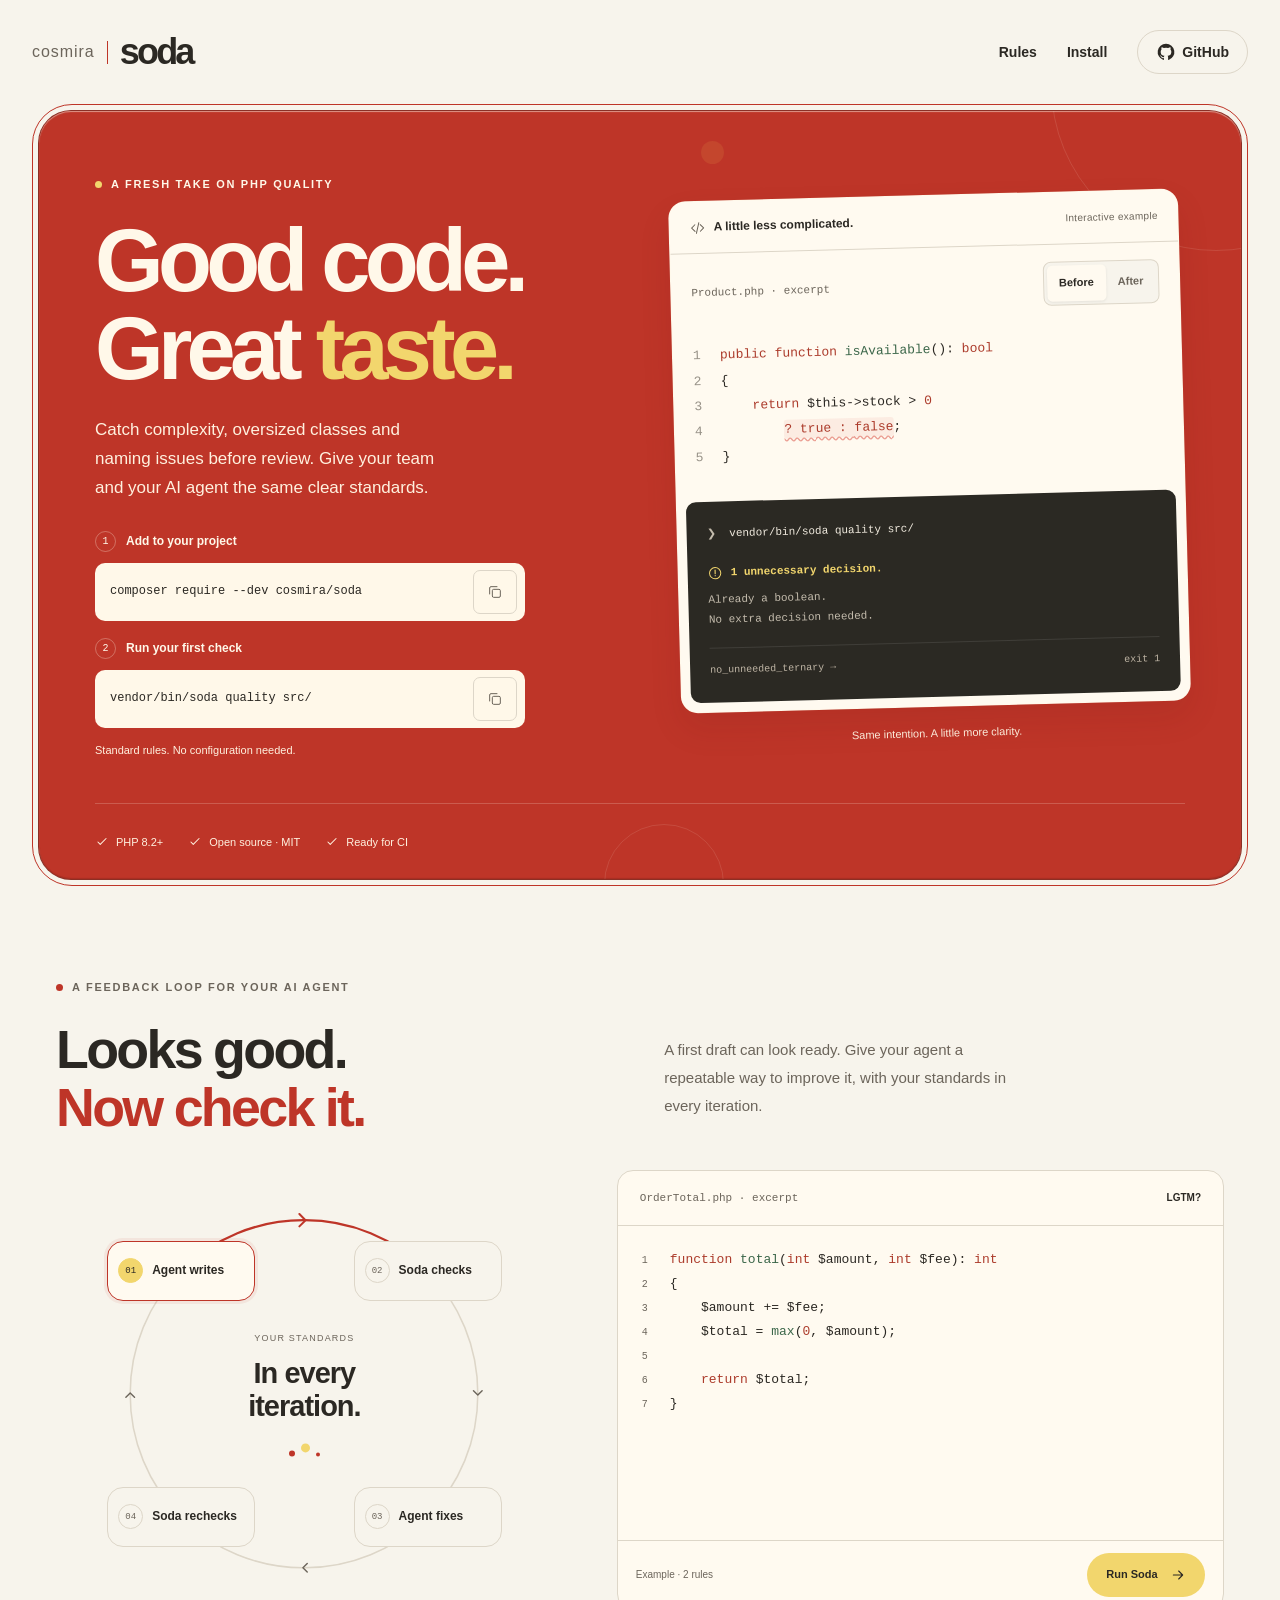
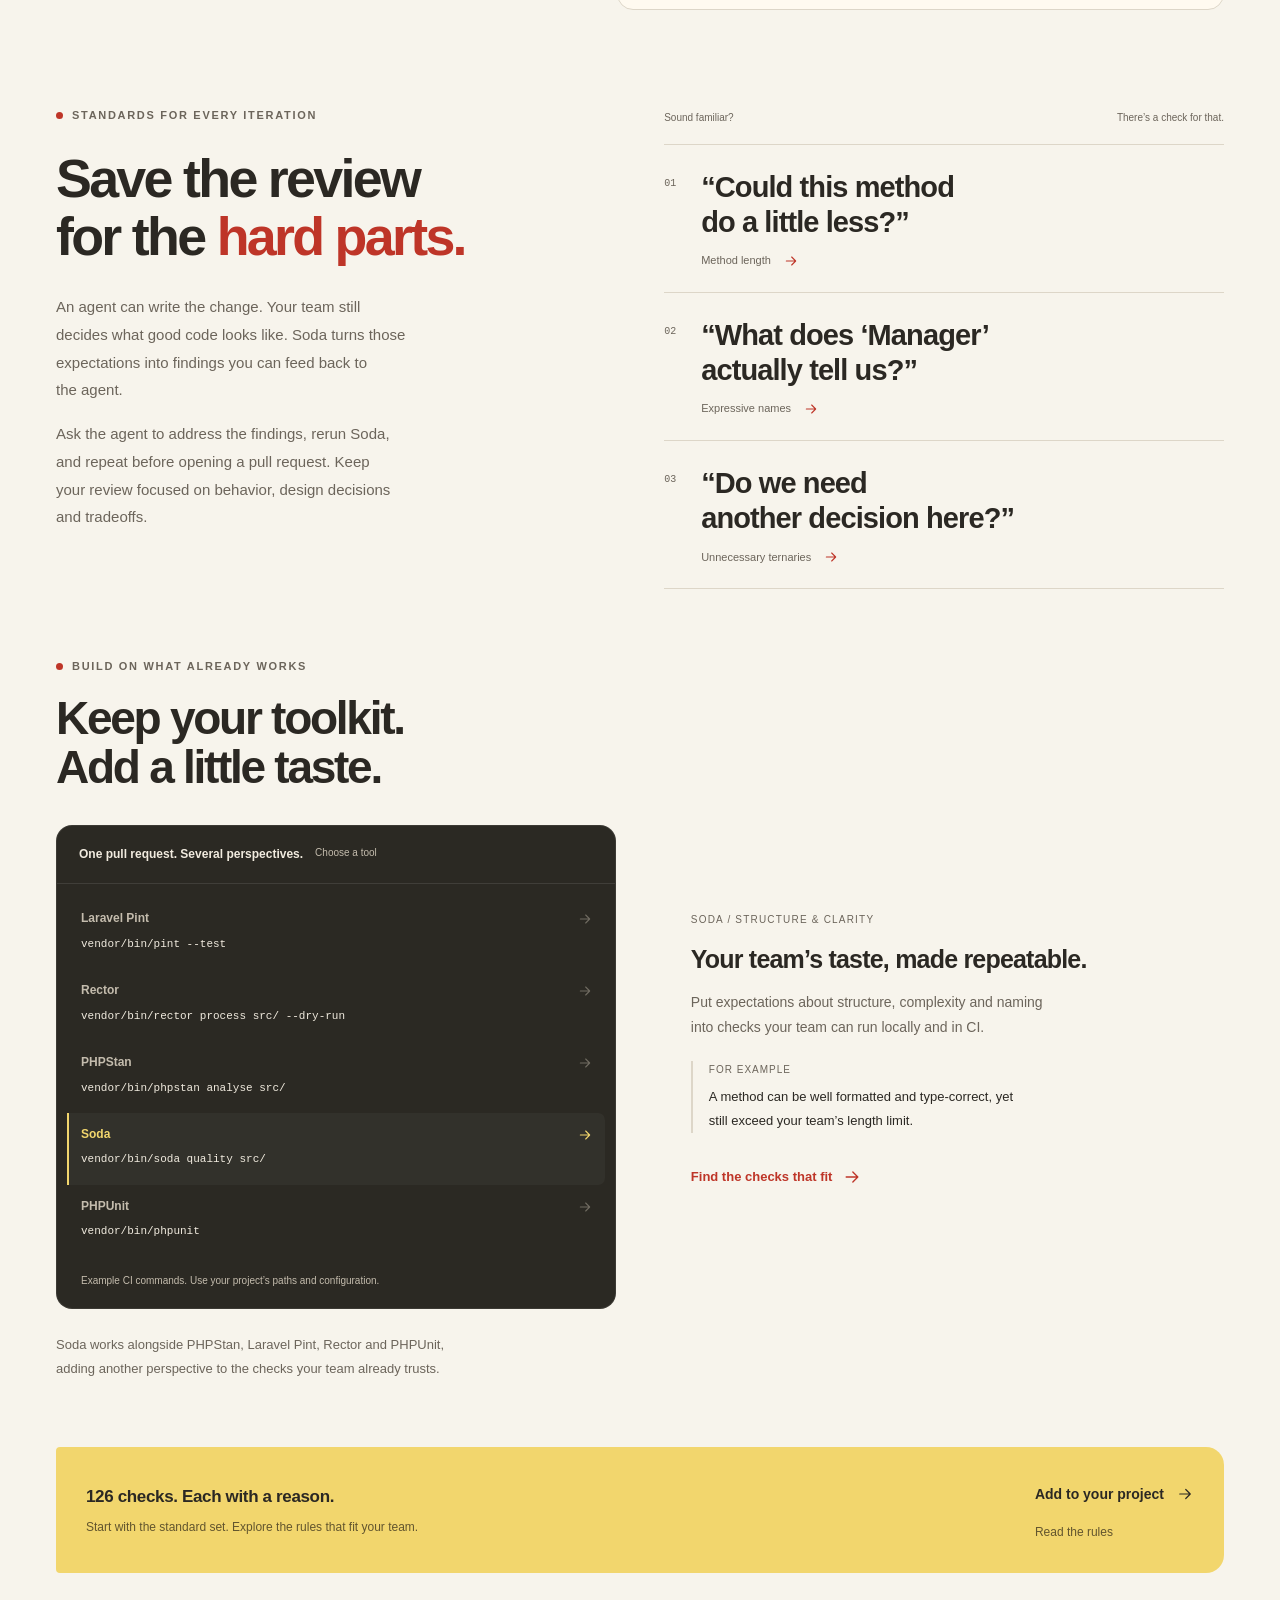
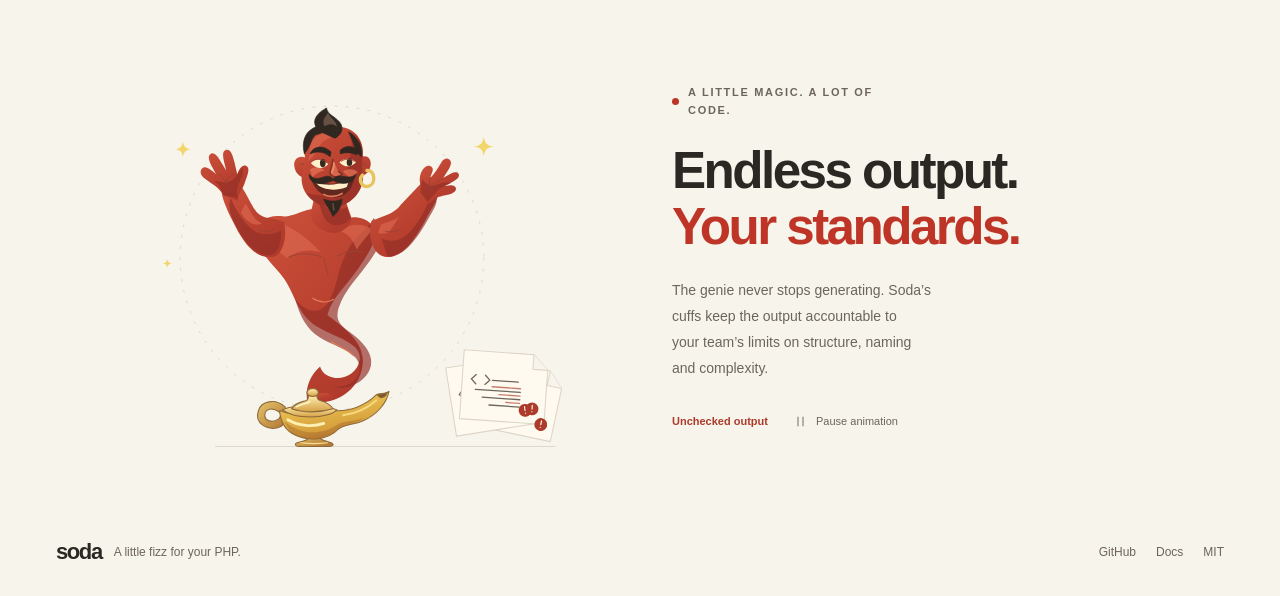
==== commit b96326d4: "Add Cosmira wordmark to site headers" ====
--- a/index.html
+++ b/index.html
@@ -29,7 +29,7 @@
   </defs></svg>
   <a class="skip" href="#main">Skip to content</a>
   <header class="topbar wrap">
-    <a class="brand" href="./" aria-label="Soda home"><span class="brand-mark" aria-hidden="true"><i></i><i></i><i></i></span><span class="brand-name">soda</span></a>
+    <a class="brand" href="./" aria-label="Cosmira Soda home"><!-- <span class="brand-mark" aria-hidden="true"><i></i><i></i><i></i></span> --><span class="brand-publisher">cosmira</span><span class="brand-name">soda</span></a>
     <nav class="nav" aria-label="Main navigation">
       <a href="rules.html">Rules</a>
       <a class="nav-start" href="./#install">Install</a>
--- a/assets/site.css
+++ b/assets/site.css
@@ -33,7 +33,8 @@
 .skip { position: fixed; top: 12px; left: 12px; z-index: 10; padding: 12px 20px; border-radius: 10px; background: var(--yellow); color: #2b2823; clip-path: inset(50%); }
 .skip:focus { clip-path: none; }
 .topbar { min-height: 104px; display: flex; align-items: center; justify-content: space-between; gap: 32px; border: 0; }
-.brand { display: inline-flex; align-items: center; gap: 11px; color: var(--ink); font-size: inherit; letter-spacing: normal; line-height: 1; }
+.brand { display: inline-flex; align-items: center; gap: 12px; color: var(--ink); font-size: inherit; letter-spacing: normal; line-height: 1; white-space: nowrap; }
+.brand-publisher { display: inline-flex; align-items: center; min-height: 23px; padding-right: 12px; border-right: 1px solid var(--link); color: var(--muted); font-size: 16px; font-weight: 400; letter-spacing: .06em; }
 .brand-name { font-size: 36px; font-weight: 800; line-height: 1; letter-spacing: -2.8px; }
 .brand-mark { width: 35px; height: 35px; border-radius: 12px; background: var(--yellow); position: relative; transform: rotate(-9deg); }
 .brand-mark i { position: absolute; border-radius: 50%; background: var(--red); }
@@ -75,6 +76,8 @@
 @media (max-width: 520px) {
   .wrap { width: calc(100% - 24px); }
   .topbar { padding-inline: 8px; min-height: 80px; gap: 12px; }
+  .brand { gap: 8px; }
+  .brand-publisher { min-height: 21px; padding-right: 8px; font-size: 13px; }
   .brand-name { font-size: 31px; }
   .brand-mark { width: 31px; height: 31px; border-radius: 10px; }
   .brand-mark i:nth-child(2) { left: 19px; top: 4px; }
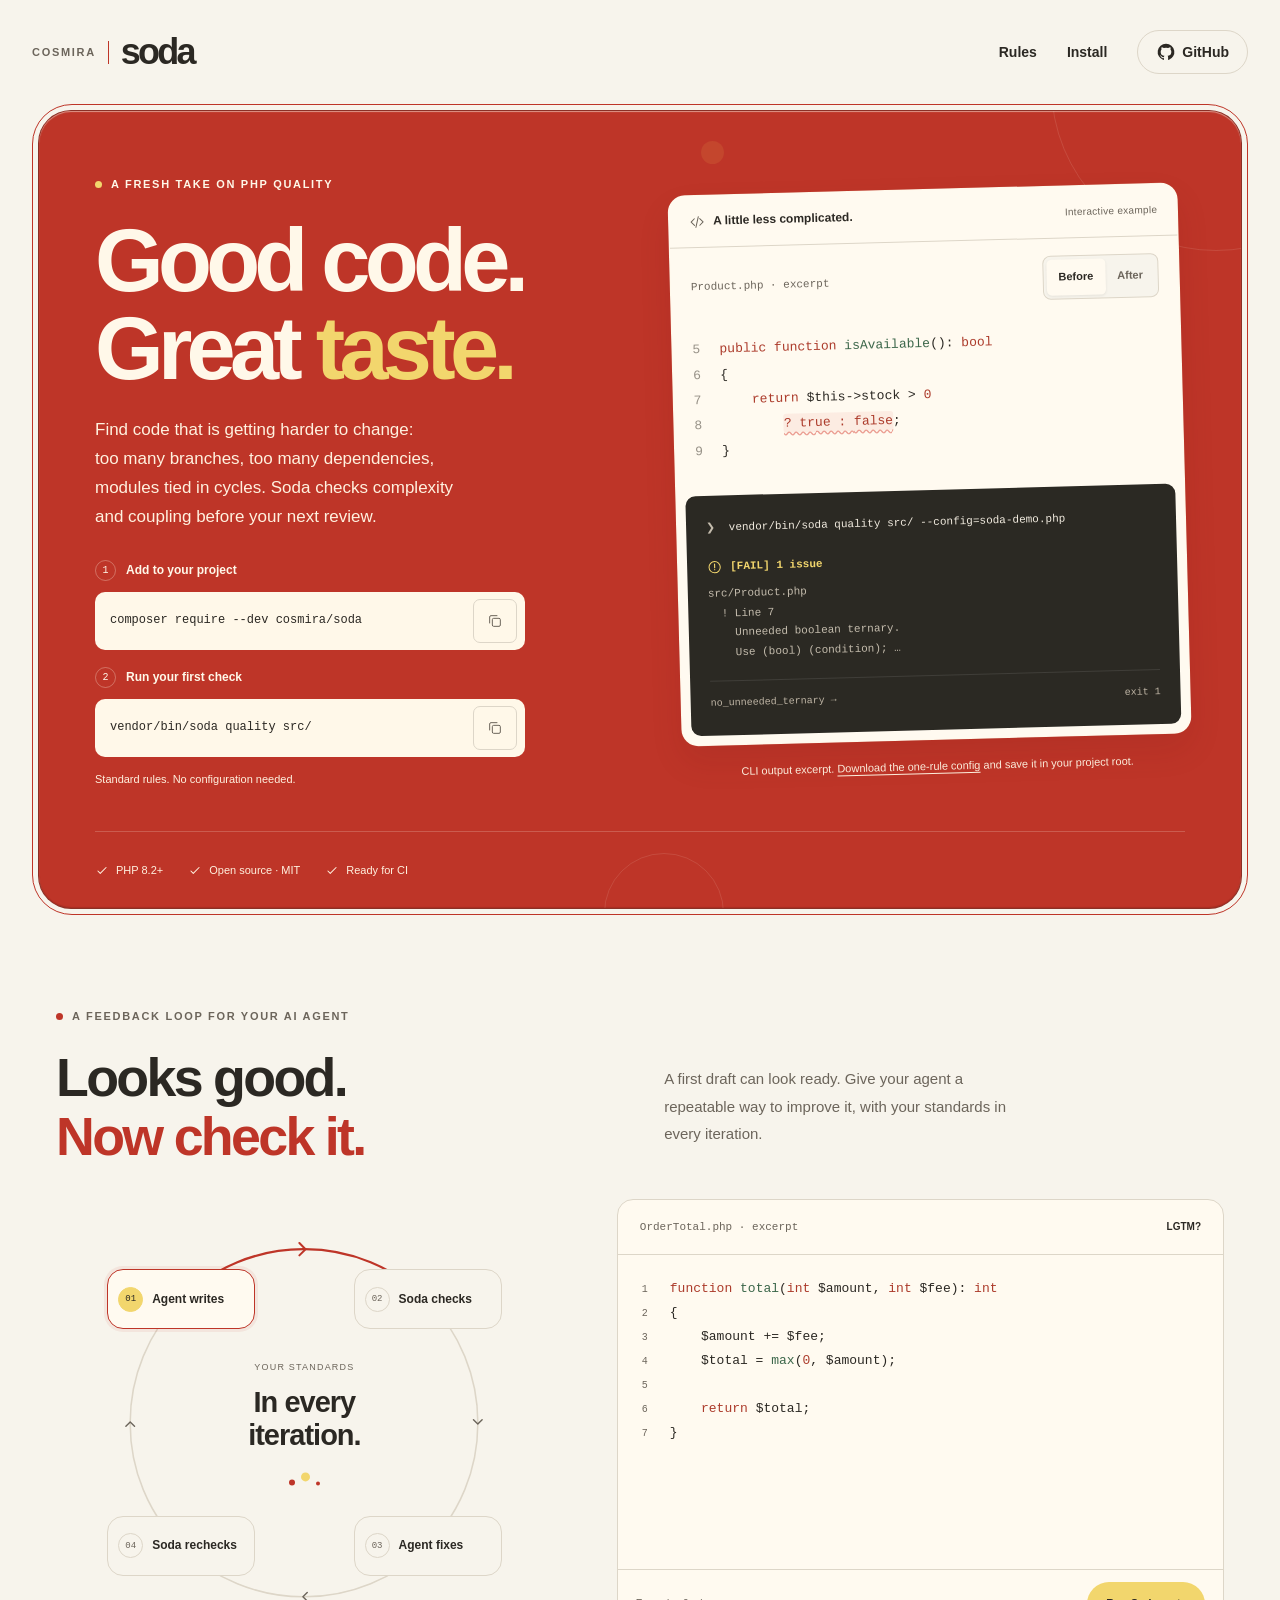
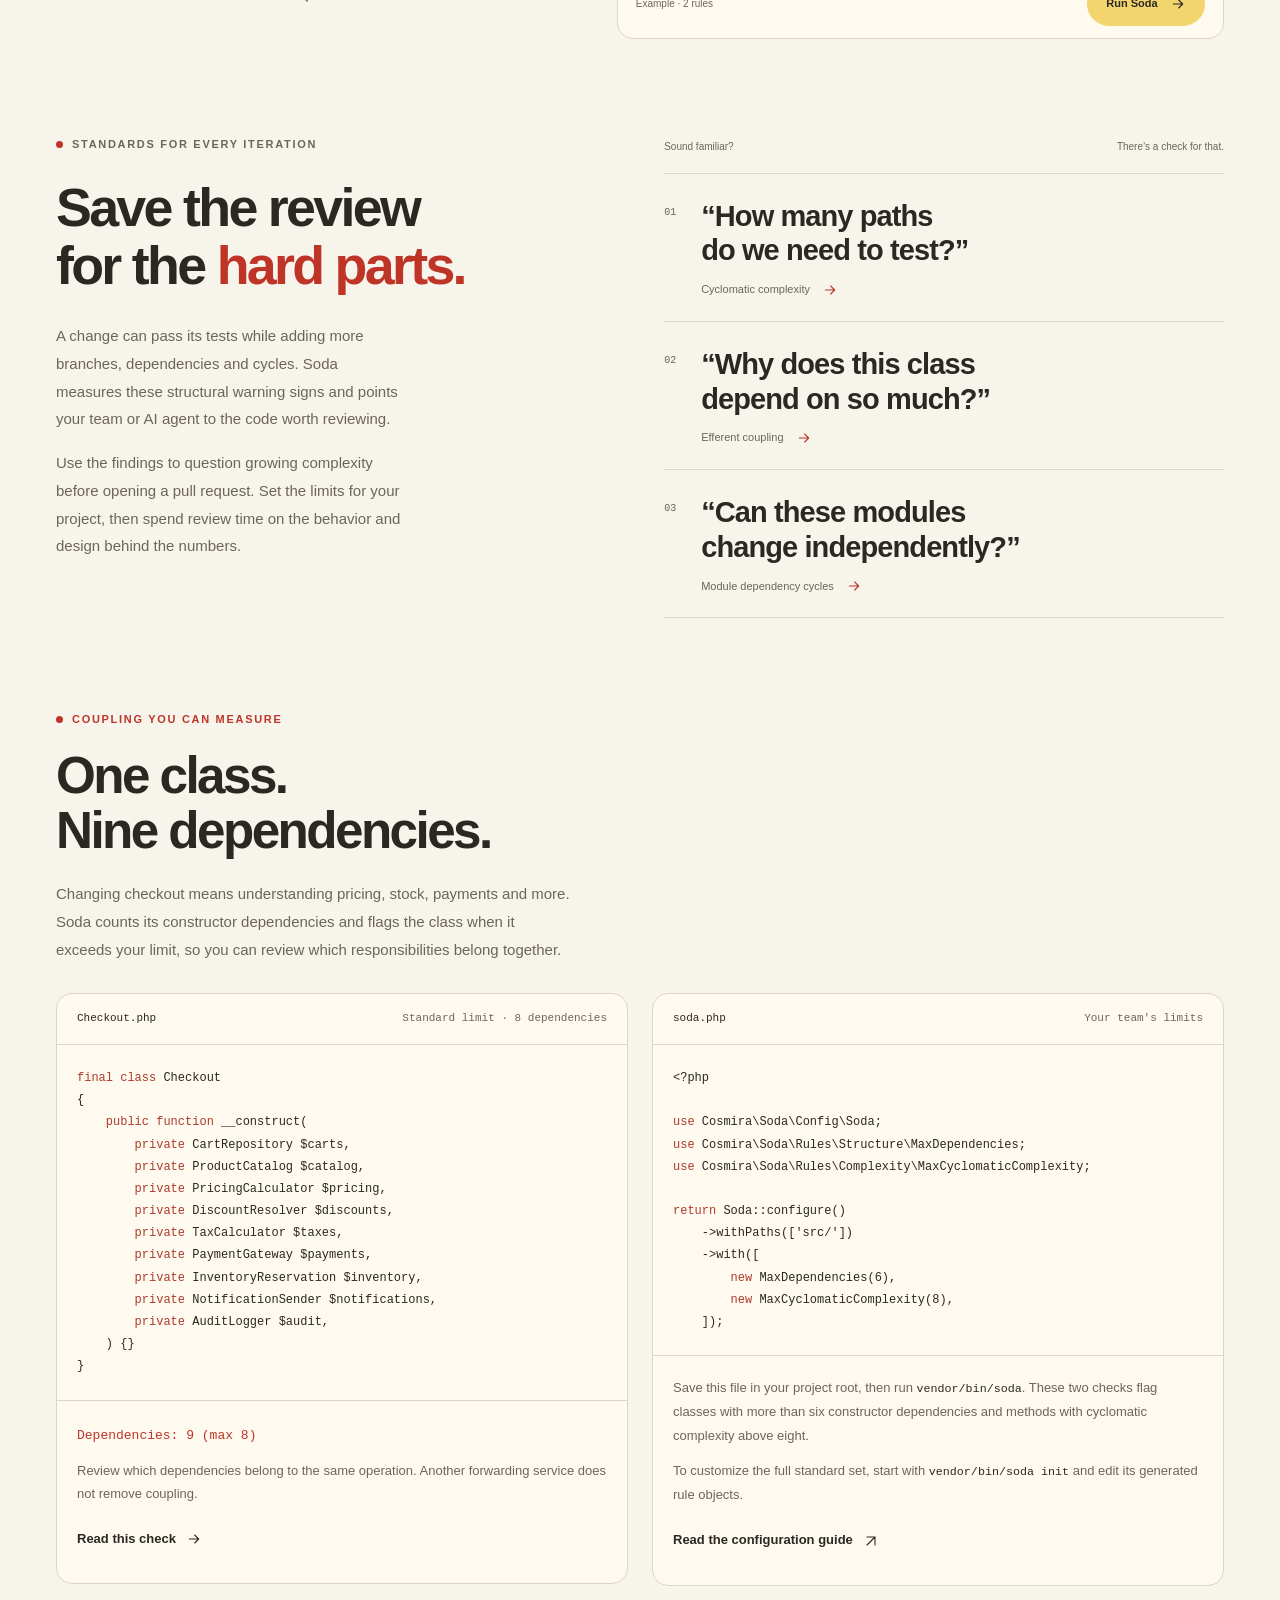
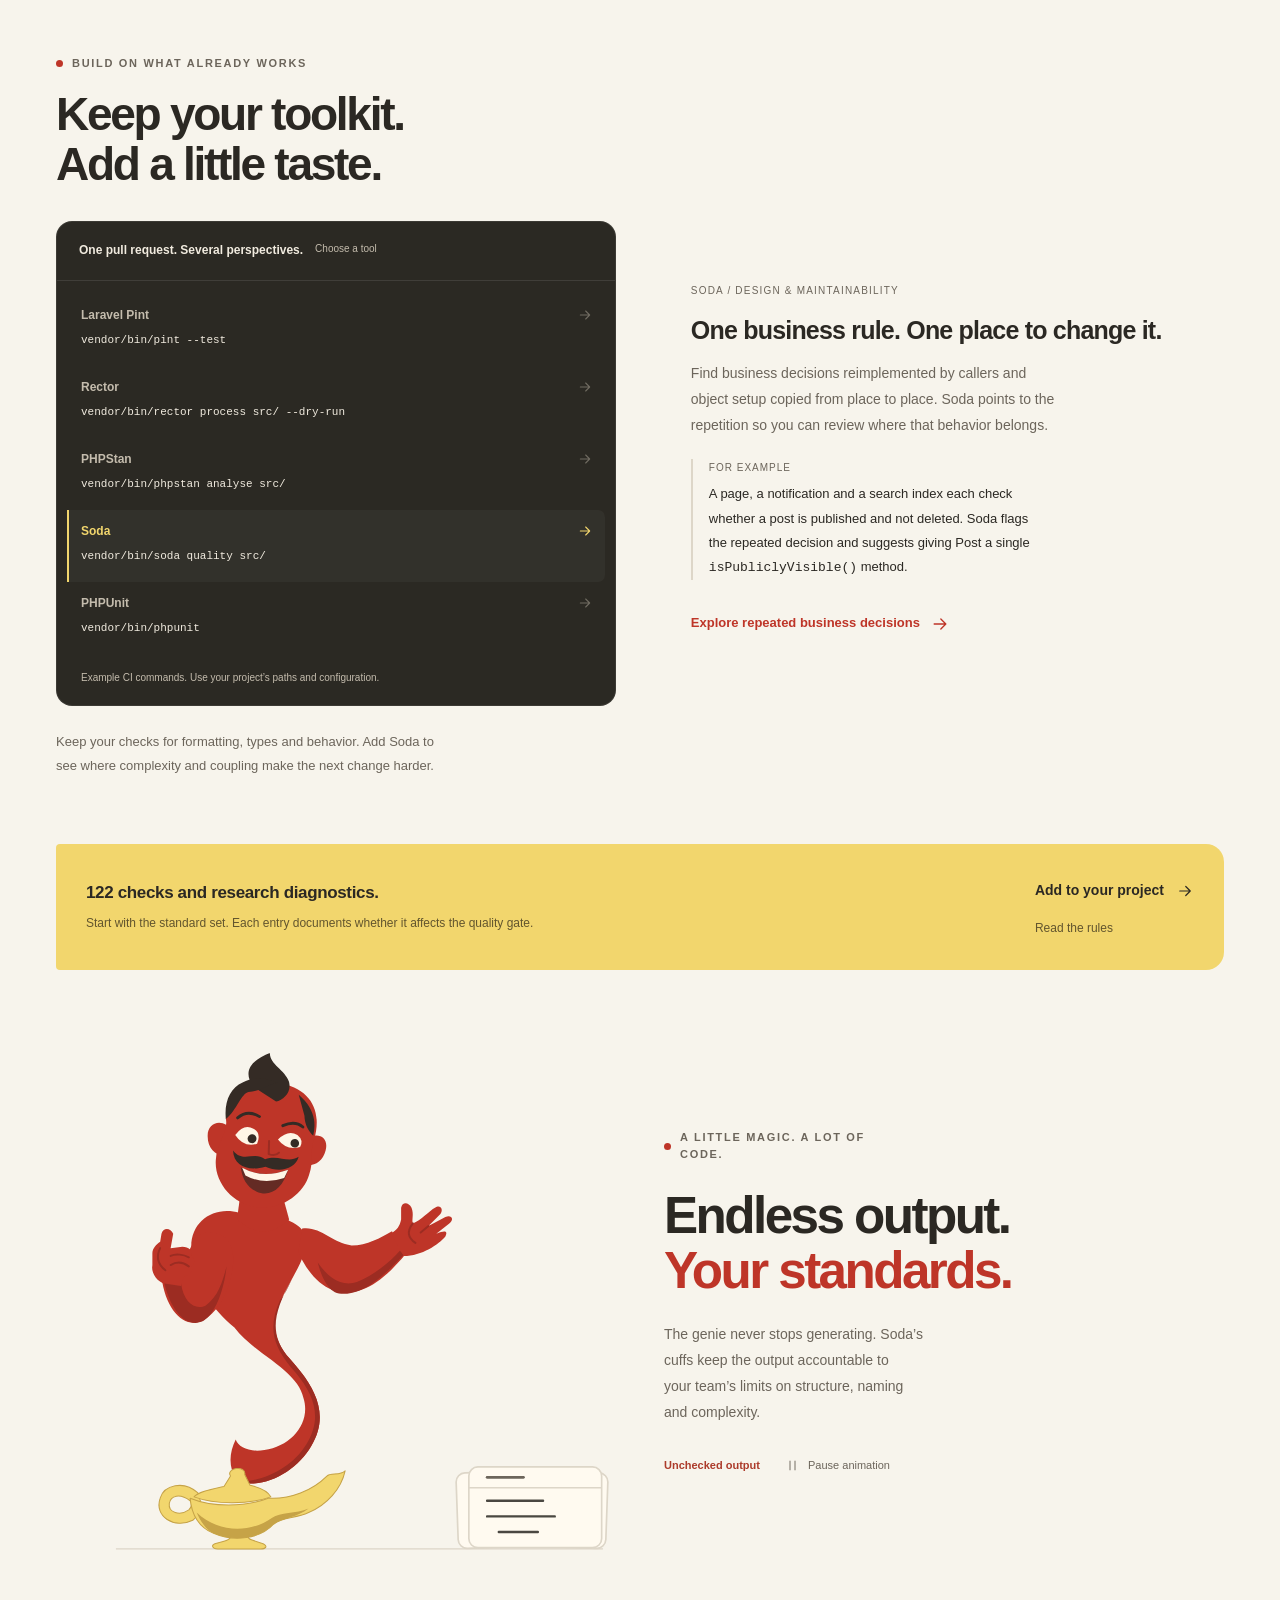
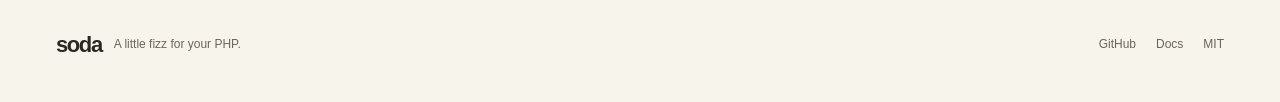
==== commit 14a95d17: "Improve Soda examples, rule documentation and genie animation" ====
--- a/index.html
+++ b/index.html
@@ -5,8 +5,25 @@
   <meta name="viewport" content="width=device-width, initial-scale=1">
   <meta name="theme-color" content="#f7f4ec" media="(prefers-color-scheme: light)">
   <meta name="theme-color" content="#201e1b" media="(prefers-color-scheme: dark)">
-  <meta name="description" content="A little fizz for your PHP. Soda catches complexity, oversized classes, and naming problems before your next code review.">
+  <meta name="description" content="Find PHP code that is getting harder to change. Soda checks cyclomatic complexity, class coupling and module dependency cycles before review.">
   <title>Soda — Good code. Great taste.</title>
+  <link rel="canonical" href="https://cosmira.github.io/">
+  <meta property="og:type" content="website">
+  <meta property="og:site_name" content="Soda">
+  <meta property="og:title" content="Soda | PHP code quality before review">
+  <meta property="og:description" content="Find PHP code that is getting harder to change. Check cyclomatic complexity, class coupling and module dependency cycles locally or in CI.">
+  <meta property="og:url" content="https://cosmira.github.io/">
+  <meta property="og:image" content="https://cosmira.github.io/assets/social-card.png">
+  <meta property="og:image:type" content="image/png">
+  <meta property="og:image:width" content="1200">
+  <meta property="og:image:height" content="630">
+  <meta property="og:image:alt" content="Soda. PHP code quality before review. Configurable checks for structure, complexity and naming.">
+  <meta name="twitter:card" content="summary_large_image">
+  <meta name="twitter:title" content="Soda | PHP code quality before review">
+  <meta name="twitter:description" content="Find PHP code that is getting harder to change. Check cyclomatic complexity, class coupling and module dependency cycles locally or in CI.">
+  <meta name="twitter:image" content="https://cosmira.github.io/assets/social-card.png">
+  <meta name="twitter:image:alt" content="Soda. PHP code quality before review.">
+
   <link rel="icon" href="data:image/svg+xml,%3Csvg xmlns='http://www.w3.org/2000/svg' viewBox='0 0 64 64'%3E%3Crect width='64' height='64' rx='20' fill='%23f2d66d'/%3E%3Ccircle cx='25' cy='36' r='12' fill='%23be3528'/%3E%3Ccircle cx='43' cy='20' r='7' fill='%23be3528'/%3E%3Ccircle cx='45' cy='43' r='5' fill='%23be3528'/%3E%3C/svg%3E">
   <link rel="stylesheet" href="assets/landing.css">
   <link rel="stylesheet" href="assets/site.css">
@@ -44,7 +61,7 @@
         <div class="hero-copy">
           <div class="eyebrow">A fresh take on PHP quality</div>
           <h1 id="hero-title">Good code.<br>Great <span>taste.</span></h1>
-          <p>Catch complexity, oversized classes and naming issues before review. Give your team and your AI agent the same clear standards.</p>
+          <p>Find code that is getting harder to change: too many branches, too many dependencies, modules tied in cycles. Soda checks complexity and coupling before your next review.</p>
           <div class="hero-install" id="install" aria-label="Install and run Soda">
             <ol class="steps"><li><div class="step-title">Add to your project</div><div class="copy-row"><code>composer require --dev cosmira/soda</code><button class="copy" type="button" aria-label="Copy install command" hidden><svg aria-hidden="true"><use href="#copy"/></svg></button></div></li><li><div class="step-title">Run your first check</div><div class="copy-row"><code>vendor/bin/soda quality src/</code><button class="copy" type="button" aria-label="Copy quality check command" hidden><svg aria-hidden="true"><use href="#copy"/></svg></button></div></li></ol>
             <p class="install-note">Standard rules. No configuration needed.</p>
@@ -54,14 +71,17 @@
           <div class="demo" data-active="before" role="group" aria-label="Interactive example: simplify a boolean ternary">
             <div class="demo-top"><span class="demo-title"><svg aria-hidden="true"><use href="#code"/></svg> A little less complicated.</span><span class="demo-label">Interactive example</span></div>
             <div class="demo-toolbar"><span class="filename">Product.php<span class="file-detail"> · excerpt</span></span><div class="switch" role="group" aria-label="Compare code versions" hidden><button type="button" aria-pressed="true" data-version="before">Before</button><button type="button" aria-pressed="false" data-version="after">After</button></div></div>
-            <pre class="source" aria-label="PHP code example"><code><span data-example="before"><span class="line" data-line="1"><span class="keyword">public function</span> <span class="method">isAvailable</span>(): <span class="keyword">bool</span></span><span class="line" data-line="2">{</span><span class="line" data-line="3">    <span class="keyword">return</span> $this-&gt;stock &gt; <span class="keyword">0</span></span><span class="line" data-line="4">        <span class="redundant">? true : false</span>;</span><span class="line" data-line="5">}</span></span><span data-example="after" aria-hidden="true" inert><span class="line" data-line="1"><span class="keyword">public function</span> <span class="method">isAvailable</span>(): <span class="keyword">bool</span></span><span class="line" data-line="2">{</span><span class="line" data-line="3">    <span class="keyword">return</span> $this-&gt;stock &gt; <span class="keyword">0</span>;</span><span class="line" data-line="4">}</span></span></code></pre>
+            <pre class="source" aria-label="PHP code example"><code><span data-example="before"><span class="line" data-line="5"><span class="keyword">public function</span> <span class="method">isAvailable</span>(): <span class="keyword">bool</span></span><span class="line" data-line="6">{</span><span class="line" data-line="7">    <span class="keyword">return</span> $this-&gt;stock &gt; <span class="keyword">0</span></span><span class="line" data-line="8">        <span class="redundant">? true : false</span>;</span><span class="line" data-line="9">}</span></span><span data-example="after" aria-hidden="true" inert><span class="line" data-line="5"><span class="keyword">public function</span> <span class="method">isAvailable</span>(): <span class="keyword">bool</span></span><span class="line" data-line="6">{</span><span class="line" data-line="7">    <span class="keyword">return</span> $this-&gt;stock &gt; <span class="keyword">0</span>;</span><span class="line" data-line="8">}</span></span></code></pre>
             <div class="terminal">
-              <p class="command"><span class="prompt" aria-hidden="true">❯</span> vendor/bin/soda quality src/</p>
-              <div id="demo-result" aria-live="polite" aria-atomic="true"><div data-example="before"><div class="result"><svg aria-hidden="true"><use href="#warning"/></svg><span>1 unnecessary decision.</span></div><p class="result-note">Already a boolean.<br>No extra decision needed.</p></div><div data-example="after" aria-hidden="true" inert><div class="result good"><svg aria-hidden="true"><use href="#check"/></svg><span>Clearer code. Same result.</span></div><p class="result-note">No unnecessary ternary.<br>This rule passes.</p></div></div>
+              <p class="command"><span class="prompt" aria-hidden="true">❯</span> vendor/bin/soda quality src/ --config=soda-demo.php</p>
+              <div id="demo-result" aria-live="polite" aria-atomic="true"><div data-example="before"><div class="result"><svg aria-hidden="true"><use href="#warning"/></svg><span>[FAIL] 1 issue</span></div><pre class="result-note">src/Product.php
+  ! Line 7
+    Unneeded boolean ternary.
+    Use (bool) (condition); …</pre></div><div data-example="after" aria-hidden="true" inert><div class="result good"><svg aria-hidden="true"><use href="#check"/></svg><span>[OK] No issues</span></div><p class="result-note">Run with the illustrated rule only.</p></div></div>
               <div class="terminal-footer"><a href="rules.html#no_unneeded_ternary" aria-label="Read the unneeded ternary rule">no_unneeded_ternary →</a><span id="exit-status">exit 1</span></div>
             </div>
           </div>
-          <p class="demo-caption">Same intention. A little more clarity.</p>
+          <p class="demo-caption">CLI output excerpt. <a href="examples/soda-demo.php" download="soda-demo.php">Download the one-rule config</a> and save it in your project root.</p>
         </div>
       </div>
       <div class="hero-foot"><span><svg aria-hidden="true"><use href="#check"/></svg> PHP 8.2+</span><span><svg aria-hidden="true"><use href="#check"/></svg> Open source · MIT</span><span><svg aria-hidden="true"><use href="#check"/></svg> Ready for CI</span></div>
@@ -125,14 +145,53 @@
       <div class="review-lead">
         <div class="eyebrow">Standards for every iteration</div>
         <h2 id="why-title">Save the review<br>for the <span>hard parts.</span></h2>
-        <p>An agent can write the change. Your team still decides what good code looks like. Soda turns those expectations into findings you can feed back to the agent.</p>
-        <p>Ask the agent to address the findings, rerun Soda, and repeat before opening a pull request. Keep your review focused on behavior, design decisions and tradeoffs.</p>
+        <p>A change can pass its tests while adding more branches, dependencies and cycles. Soda measures these structural warning signs and points your team or AI agent to the code worth reviewing.</p>
+        <p>Use the findings to question growing complexity before opening a pull request. Set the limits for your project, then spend review time on the behavior and design behind the numbers.</p>
       </div>
       <div class="review-questions" aria-label="Turn common review feedback into a quality check">
         <div class="review-label"><span>Sound familiar?</span><span>There’s a check for that.</span></div>
-        <a class="review-question" href="rules.html#max_method_length"><span class="review-number" aria-hidden="true">01</span><div><h3>“Could this method<br>do a little less?”</h3><span class="review-rule">Method length <svg aria-hidden="true"><use href="#arrow"/></svg></span></div></a>
-        <a class="review-question" href="rules.html#no_dumpster_suffixes"><span class="review-number" aria-hidden="true">02</span><div><h3>“What does ‘Manager’<br>actually tell us?”</h3><span class="review-rule">Expressive names <svg aria-hidden="true"><use href="#arrow"/></svg></span></div></a>
-        <a class="review-question" href="rules.html#no_unneeded_ternary"><span class="review-number" aria-hidden="true">03</span><div><h3>“Do we need<br>another decision here?”</h3><span class="review-rule">Unnecessary ternaries <svg aria-hidden="true"><use href="#arrow"/></svg></span></div></a>
+        <a class="review-question" href="rules.html#max_cyclomatic_complexity"><span class="review-number" aria-hidden="true">01</span><div><h3>“How many paths<br>do we need to test?”</h3><span class="review-rule">Cyclomatic complexity <svg aria-hidden="true"><use href="#arrow"/></svg></span></div></a>
+        <a class="review-question" href="rules.html#max_efferent_coupling"><span class="review-number" aria-hidden="true">02</span><div><h3>“Why does this class<br>depend on so much?”</h3><span class="review-rule">Efferent coupling <svg aria-hidden="true"><use href="#arrow"/></svg></span></div></a>
+        <a class="review-question" href="rules.html#no_dependency_cycles"><span class="review-number" aria-hidden="true">03</span><div><h3>“Can these modules<br>change independently?”</h3><span class="review-rule">Module dependency cycles <svg aria-hidden="true"><use href="#arrow"/></svg></span></div></a>
+      </div>
+    </section>
+    <section class="standards-example" aria-labelledby="standards-title">
+      <div class="standards-heading"><div class="eyebrow">Coupling you can measure</div><h2 id="standards-title">One class.<br>Nine dependencies.</h2><p>Changing checkout means understanding pricing, stock, payments and more. Soda counts its constructor dependencies and flags the class when it exceeds your limit, so you can review which responsibilities belong together.</p></div>
+      <div class="standards-cards">
+        <div class="standards-card">
+          <div class="standards-file">Checkout.php <span>Standard limit · 8 dependencies</span></div>
+          <pre aria-label="Checkout class with nine constructor dependencies"><code><span class="keyword">final class</span> Checkout
+{
+    <span class="keyword">public function</span> __construct(
+        <span class="keyword">private</span> CartRepository $carts,
+        <span class="keyword">private</span> ProductCatalog $catalog,
+        <span class="keyword">private</span> PricingCalculator $pricing,
+        <span class="keyword">private</span> DiscountResolver $discounts,
+        <span class="keyword">private</span> TaxCalculator $taxes,
+        <span class="keyword">private</span> PaymentGateway $payments,
+        <span class="keyword">private</span> InventoryReservation $inventory,
+        <span class="keyword">private</span> NotificationSender $notifications,
+        <span class="keyword">private</span> AuditLogger $audit,
+    ) {}
+}</code></pre>
+          <div class="standards-finding"><code>Dependencies: 9 (max 8)</code><p>Review which dependencies belong to the same operation. Another forwarding service does not remove coupling.</p><a class="text-link" href="rules.html#max_dependencies">Read this check <svg aria-hidden="true"><use href="#arrow"/></svg></a></div>
+        </div>
+        <div class="standards-card">
+          <div class="standards-file">soda.php <span>Your team's limits</span></div>
+          <pre aria-label="Soda configuration with two explicit rule limits"><code>&lt;?php
+
+<span class="keyword">use</span> Cosmira\Soda\Config\Soda;
+<span class="keyword">use</span> Cosmira\Soda\Rules\Structure\MaxDependencies;
+<span class="keyword">use</span> Cosmira\Soda\Rules\Complexity\MaxCyclomaticComplexity;
+
+<span class="keyword">return</span> Soda::configure()
+    -&gt;withPaths(['src/'])
+    -&gt;with([
+        <span class="keyword">new</span> MaxDependencies(6),
+        <span class="keyword">new</span> MaxCyclomaticComplexity(8),
+    ]);</code></pre>
+          <div class="standards-config"><p>Save this file in your project root, then run <code>vendor/bin/soda</code>. These two checks flag classes with more than six constructor dependencies and methods with cyclomatic complexity above eight.</p><p>To customize the full standard set, start with <code>vendor/bin/soda init</code> and edit its generated rule objects.</p><a class="text-link" href="https://github.com/cosmira/soda/blob/v1.1.2/docs/SODA_PHP_CONFIG.md">Read the configuration guide <svg aria-hidden="true"><use href="#external"/></svg></a></div>
+        </div>
       </div>
     </section>
     <section class="tool-stack" id="together" aria-labelledby="stack-title">
@@ -153,13 +212,13 @@
           <div class="stack-panel" id="panel-pint" role="tabpanel" aria-labelledby="tab-pint" tabindex="0"><div class="stack-kicker">Laravel Pint / Code style</div><h3>A consistent way to write PHP.</h3><p>Keep formatting consistent with your chosen code style. Pint handles details such as spacing, indentation and braces, so the team can focus on the change.</p><p class="stack-example"><span>For example</span>Bring differently formatted files into the same coding style.</p><a class="text-link" href="https://laravel.com/docs/pint">Explore Laravel Pint <svg aria-hidden="true"><use href="#external"/></svg></a></div>
           <div class="stack-panel" id="panel-rector" role="tabpanel" aria-labelledby="tab-rector" tabindex="0"><div class="stack-kicker">Rector / Refactoring</div><h3>Keep your PHP moving forward.</h3><p>Automate supported refactorings and PHP upgrades with the rules you enable. Rector proposes code changes that your team can review and apply.</p><p class="stack-example"><span>For example</span>Replace a legacy pattern with its supported modern equivalent.</p><a class="text-link" href="https://getrector.com/documentation">Explore Rector <svg aria-hidden="true"><use href="#external"/></svg></a></div>
           <div class="stack-panel" id="panel-phpstan" role="tabpanel" aria-labelledby="tab-phpstan" tabindex="0"><div class="stack-kicker">PHPStan / Static analysis</div><h3>Find bugs before runtime.</h3><p>Inspect types, method calls and other potential errors without running your application. PHPStan helps the team catch mistakes earlier in development.</p><p class="stack-example"><span>For example</span>Spot a call that passes a string where an integer is required.</p><a class="text-link" href="https://phpstan.org/">Explore PHPStan <svg aria-hidden="true"><use href="#external"/></svg></a></div>
-          <div class="stack-panel" id="panel-soda" role="tabpanel" aria-labelledby="tab-soda" tabindex="0"><div class="stack-kicker">Soda / Structure &amp; clarity</div><h3>Your team’s taste, made repeatable.</h3><p>Put expectations about structure, complexity and naming into checks your team can run locally and in CI.</p><p class="stack-example"><span>For example</span>A method can be well formatted and type-correct, yet still exceed your team’s length limit.</p><a class="text-link" href="rules.html">Find the checks that fit <svg aria-hidden="true"><use href="#arrow"/></svg></a></div>
+          <div class="stack-panel" id="panel-soda" role="tabpanel" aria-labelledby="tab-soda" tabindex="0"><div class="stack-kicker">Soda / Design &amp; maintainability</div><h3>One business rule. One place to change it.</h3><p>Find business decisions reimplemented by callers and object setup copied from place to place. Soda points to the repetition so you can review where that behavior belongs.</p><p class="stack-example"><span>For example</span>A page, a notification and a search index each check whether a post is published and not deleted. Soda flags the repeated decision and suggests giving Post a single <code>isPubliclyVisible()</code> method.</p><a class="text-link" href="rules.html#repeated_foreign_state_decision">Explore repeated business decisions <svg aria-hidden="true"><use href="#arrow"/></svg></a></div>
           <div class="stack-panel" id="panel-phpunit" role="tabpanel" aria-labelledby="tab-phpunit" tabindex="0"><div class="stack-kicker">PHPUnit / Tests &amp; behavior</div><h3>Check that the behavior holds.</h3><p>Run the tests your team writes to check expected results and catch regressions. PHPUnit executes your code and compares the outcomes with your assertions.</p><p class="stack-example"><span>For example</span>Verify that applying a discount produces the expected total, including edge cases.</p><a class="text-link" href="https://phpunit.de/documentation.html">Explore PHPUnit <svg aria-hidden="true"><use href="#external"/></svg></a></div>
         </div>
       </div>
-      <p class="stack-summary">Soda works alongside PHPStan, Laravel Pint, Rector and PHPUnit, adding another perspective to the checks your team already trusts.</p>
-    </section>
-    <div class="rule-index-strip closing-strip" aria-label="Try Soda or explore its rules"><p><strong>126 checks. Each with a reason.</strong><span>Start with the standard set. Explore the rules that fit your team.</span></p><div class="strip-actions"><a class="strip-install" href="#install">Add to your project <svg aria-hidden="true"><use href="#arrow"/></svg></a><a class="strip-library" href="rules.html">Read the rules</a></div></div>
+      <p class="stack-summary">Keep your checks for formatting, types and behavior. Add Soda to see where complexity and coupling make the next change harder.</p>
+    </section>
+    <div class="rule-index-strip closing-strip" aria-label="Try Soda or explore its rules"><p><strong>122 checks and research diagnostics.</strong><span>Start with the standard set. Each entry documents whether it affects the quality gate.</span></p><div class="strip-actions"><a class="strip-install" href="#install">Add to your project <svg aria-hidden="true"><use href="#arrow"/></svg></a><a class="strip-library" href="rules.html">Read the rules</a></div></div>
     <section class="genie-story is-guarded" id="a-little-magic" aria-labelledby="genie-title">
       <div class="genie-copy">
         <div class="eyebrow">A little magic. A lot of code.</div>
@@ -168,127 +227,97 @@
         <div class="genie-controls"><div class="genie-status" aria-hidden="true"><span class="genie-output-bad">Unchecked output</span><span class="genie-output-good">Soda standards on</span></div><button class="genie-motion" type="button" hidden><svg viewBox="0 0 24 24" aria-hidden="true"><path d="M8 5v14M16 5v14"/></svg><span>Pause animation</span></button></div>
       </div>
       <figure class="genie-scene">
-        <svg class="genie-art" viewBox="0 0 600 440" role="img" aria-labelledby="genie-art-title genie-art-desc">
+        <svg class="genie-art" viewBox="140 42 430 385" role="img" aria-labelledby="genie-art-title genie-art-desc">
           <title id="genie-art-title">A tireless AI genie, wearing Soda cuffs</title>
-          <desc id="genie-art-desc">The scene repeats: without cuffs, the genie generates tangled, repetitive code. Golden Soda cuffs settle around its wrists and the pages become shorter and clearer, with green check marks. The cuffs lift off and tangled code returns. Use the pause button to stop the animation.</desc>
+          <desc id="genie-art-desc">The genie continuously produces cards of code. Some unchecked cards contain repeated lines and warnings. Fitted golden cuffs appear, and new cards contain shorter code with green check marks. Each falling card keeps its original result until it reaches the stack. The cycle repeats. Use the pause button to stop the animation.</desc>
           <defs>
-            <linearGradient id="genie-skin-warm" x1=".15" y1="0" x2=".85" y2="1"><stop stop-color="#cb503a"/><stop offset=".55" stop-color="#ba4130"/><stop offset="1" stop-color="#ae392b"/></linearGradient>
-            <linearGradient id="genie-cuff-metal" x1="0" y1="0" x2="1" y2=".25"><stop stop-color="#c69a45"/><stop offset=".22" stop-color="#f7df8b"/><stop offset=".52" stop-color="#eed27b"/><stop offset=".82" stop-color="#c1943f"/><stop offset="1" stop-color="#e0be66"/></linearGradient>
-            <symbol id="genie-spark" viewBox="0 0 24 24"><path d="M12 0c1 8 4 11 12 12-8 1-11 4-12 12C11 16 8 13 0 12 8 11 11 8 12 0Z"/></symbol>
-            <symbol id="genie-sheet" viewBox="0 0 104 78">
-              <path class="genie-paper-face" d="M6 1h76l16 16v59H6Z"/><path class="genie-paper-fold" d="M82 1v16h16"/>
-              <g class="genie-paper-code"><path d="m21 27-5 5 5 5m10-10 5 5-5 5m8-5h28M21 43h49M29 51h41M37 59h33"/><path class="genie-paper-repeat" d="M39 39h31M47 47h23M55 55h15"/></g>
+            <symbol id="genie-sheet" viewBox="0 0 104 64">
+              <rect class="genie-paper-face" x="1" y="1" width="102" height="62" rx="7"/>
+              <path class="genie-paper-divider" d="M1 17h102"/>
+              <path class="genie-paper-heading" d="M15 9h28"/>
             </symbol>
-            <symbol id="genie-warning-icon" viewBox="0 0 104 78"><circle class="genie-paper-warning" cx="84" cy="60" r="7"/><path class="genie-paper-warning-mark" d="M84 56v4m0 3v.1"/></symbol>
-            <symbol id="genie-pass-icon" viewBox="0 0 104 78"><circle class="genie-paper-pass" cx="84" cy="60" r="7"/><path class="genie-paper-pass-mark" d="m81 60 2 2 4-5"/></symbol>
           </defs>
-          <circle class="genie-orbit" cx="300" cy="214" r="165"/>
-          <path class="genie-ground" d="M173 419h370"/>
+          <path class="genie-ground" d="M186 419h374"/>
+          <g class="genie-stream" aria-hidden="true">
+            <g data-quality="checked" class="genie-quality genie-paper genie-paper-one">
+              <g class="genie-sheet-content" transform="translate(444 147)">
+              <use href="#genie-sheet" width="104" height="64"/>
+              <g class="genie-paper-code genie-code-raw"><path d="M15 27h43M15 39h52M24 51h30"/><path class="genie-paper-repeat" d="M24 33h42M24 45h42M24 57h42"/></g>
+              <g class="genie-paper-code genie-code-clean"><path d="M15 28h43M24 40h32M15 52h25"/></g>
+              <g class="genie-icon-bad"><circle class="genie-paper-warning" cx="84" cy="47" r="7"/><path class="genie-paper-warning-mark" d="M84 43v5m0 3v.1"/></g>
+              <g class="genie-icon-good"><circle class="genie-paper-pass" cx="84" cy="47" r="7"/><path class="genie-paper-pass-mark" d="m80 47 3 3 5-6"/></g>
+              </g>
+            </g>
+            <g data-quality="checked" class="genie-quality genie-paper genie-paper-two">
+              <g class="genie-sheet-content" transform="translate(444 147)">
+              <use href="#genie-sheet" width="104" height="64"/>
+              <g class="genie-paper-code genie-code-raw"><path d="M15 27h43M15 39h52M24 51h30"/><path class="genie-paper-repeat" d="M24 33h42M24 45h42M24 57h42"/></g>
+              <g class="genie-paper-code genie-code-clean"><path d="M15 28h43M24 40h32M15 52h25"/></g>
+              <g class="genie-icon-bad"><circle class="genie-paper-warning" cx="84" cy="47" r="7"/><path class="genie-paper-warning-mark" d="M84 43v5m0 3v.1"/></g>
+              <g class="genie-icon-good"><circle class="genie-paper-pass" cx="84" cy="47" r="7"/><path class="genie-paper-pass-mark" d="m80 47 3 3 5-6"/></g>
+              </g>
+            </g>
+          </g>
           <g class="genie-paper-pile" aria-hidden="true">
-            <g class="genie-output-bad"><use href="#genie-sheet" x="448" y="329" width="104" height="78" transform="rotate(12 500 368)"/><use href="#genie-sheet" x="423" y="325" width="104" height="78" transform="rotate(-9 475 364)"/><use href="#genie-sheet" x="435" y="316" width="104" height="78" transform="rotate(4 487 355)"/></g>
-            <g class="genie-output-bad"><use href="#genie-warning-icon" x="448" y="329" width="104" height="78" transform="rotate(12 500 368)"/><use href="#genie-warning-icon" x="423" y="325" width="104" height="78" transform="rotate(-9 475 364)"/><use href="#genie-warning-icon" x="435" y="316" width="104" height="78" transform="rotate(4 487 355)"/></g>
-          </g>
-          <g class="genie-stream" aria-hidden="true">
-            <g class="genie-paper genie-paper-one"><use href="#genie-sheet" x="429" y="129" width="104" height="78"/><use class="genie-icon-bad" href="#genie-warning-icon" x="429" y="129" width="104" height="78"/><use class="genie-icon-good" href="#genie-pass-icon" x="429" y="129" width="104" height="78"/></g>
-            <g class="genie-paper genie-paper-two"><use href="#genie-sheet" x="429" y="129" width="104" height="78"/><use class="genie-icon-bad" href="#genie-warning-icon" x="429" y="129" width="104" height="78"/><use class="genie-icon-good" href="#genie-pass-icon" x="429" y="129" width="104" height="78"/></g>
-            <g class="genie-paper genie-paper-three"><use href="#genie-sheet" x="429" y="129" width="104" height="78"/><use class="genie-icon-bad" href="#genie-warning-icon" x="429" y="129" width="104" height="78"/><use class="genie-icon-good" href="#genie-pass-icon" x="429" y="129" width="104" height="78"/></g>
+            <rect class="genie-paper-face" x="448" y="359" width="102" height="58" rx="7" transform="rotate(-2 499 388)"/>
+            <rect class="genie-paper-face" x="461" y="359" width="102" height="58" rx="7" transform="rotate(2 512 388)"/>
+            <g class="genie-quality genie-pile-front" data-quality="checked" transform="translate(456 355)">
+              <use href="#genie-sheet" width="104" height="64"/>
+              <g class="genie-paper-code genie-code-raw"><path d="M15 27h43M15 39h52M24 51h30"/><path class="genie-paper-repeat" d="M24 33h42M24 45h42M24 57h42"/></g>
+              <g class="genie-paper-code genie-code-clean"><path d="M15 28h43M24 40h32M15 52h25"/></g>
+              <g class="genie-icon-bad"><circle class="genie-paper-warning" cx="84" cy="47" r="7"/><path class="genie-paper-warning-mark" d="M84 43v5m0 3v.1"/></g>
+              <g class="genie-icon-good"><circle class="genie-paper-pass" cx="84" cy="47" r="7"/><path class="genie-paper-pass-mark" d="m80 47 3 3 5-6"/></g>
+            </g>
           </g>
           <g class="genie-body">
-            <path class="genie-skin genie-torso" d="M278 161C264 164 258 169 248 169c-20-3-32 7-29 24 3 21 24 32 34 52 9 18 14 34 33 45 19 11 47 17 44 35-2 14-17 22-29 19-8-2-12-6-14-12-12 11-16 24-14 37 25 8 53-8 59-32 8-30-18-46-37-61 5-19 21-32 34-51 12-18 24-35 14-47-8-10-22-9-34-6l-15-9Z"/>
-            <path class="genie-shade" d="M345 171c15 10 9 28-3 45-14 20-28 32-35 53-3 12 0 17 14 27 20 15 28 31 16 46-8 10-24 16-36 12 17 1 29-7 29-20 0-19-28-23-44-34-14-9-21-23-26-41 14 17 29 17 38 0 9-19 8-32 18-51 10-20 22-23 29-37Z"/>
-            <path class="genie-light" d="M245 177c-11 2-14 9-12 17 3 9 9 13 18 20 11-8 23-10 37-6-13-13-22-22-43-31Z"/>
-            <path class="genie-light" d="M307 184c15-8 26-8 37-1-6 8-12 14-17 22-5-12-10-18-20-21Z"/>
-            <path class="genie-anatomy" d="M253 213c13-5 25-4 36 0m17-1c8-5 17-6 27-4M291 215l5 18"/>
-            <path class="genie-soft-line" d="M279 258c8 5 16 5 23 1m-3 46c8 6 18 8 24 15"/>
-            <path class="genie-skin" d="M295 361c-8-1-13 1-16 4 8 5 18 4 24 0Z"/>
+            <path class="genie-skin genie-torso" d="M281 161C261 155 242 168 244 190C244 213 260 235 277 249C293 270 325 281 330 303C336 322 321 340 300 343C289 345 280 341 278 335C273 345 272 356 279 367C300 374 325 359 336 340C352 313 336 291 317 270C301 249 309 234 321 212C334 189 338 175 319 167L313 160Z"/>
+            <path class="genie-shade" d="M312 228C303 248 306 262 320 279C339 300 345 318 332 339C321 357 298 368 279 367C300 374 325 359 336 340C352 313 336 291 317 270C304 253 307 237 321 212C318 219 315 224 312 228Z"/>
             <g class="genie-arm genie-arm-left">
-              <path class="genie-skin genie-arm-volume" d="M248 175c-12-6-22-2-30-11-8-10-11-22-19-30-6-6-17-2-19 5-1 8 7 25 12 35 12 25 25 41 43 39 10-1 17-18 13-38Z"/>
-              <path class="genie-shade" d="M190 149c7 17 19 34 30 38 9 3 17 1 25-3 0 15-4 25-12 27-17 1-30-16-40-37-3-7-7-17-3-25Z"/>
-              <path class="genie-light" d="M206 155c6 10 9 17 18 22-9 3-17-2-23-12Z"/>
-              <path class="genie-anatomy" d="M220 183c5 3 12 3 17 0"/>
-              <g class="genie-cuff genie-cuff-left"><g transform="rotate(-31 190 148)">
-                <path class="genie-gold" d="M171 136c0-4 8-7 19-7s19 3 19 7v23c0 5-9 8-19 8s-19-3-19-8Z"/>
-                <path class="genie-cuff-shadow" d="M201 132c5 1 8 2 8 5v22c0 4-4 6-9 7 4-11 3-23 1-34Z"/>
-                <path class="genie-cuff-shine" d="M176 140v18c2 2 3 3 5 3v-19Z"/>
-                <ellipse class="genie-cuff-rim" cx="190" cy="136" rx="19" ry="7"/>
-                <ellipse class="genie-cuff-inner" cx="190" cy="135" rx="13.5" ry="3.5"/>
-                <path class="genie-cuff-bottom" d="M172 158c9 7 27 8 36 0v4c-8 7-28 7-36 0Z"/>
-                <path class="genie-cuff-edge" d="M182 145c5 2 11 2 16 0"/>
-                <ellipse class="genie-cuff-bubble" cx="186" cy="151" rx="3.1" ry="3.1"/><ellipse class="genie-cuff-bubble" cx="195" cy="148" rx="2.1" ry="2.1"/><ellipse class="genie-cuff-bubble" cx="195" cy="156" rx="1.5" ry="1.5"/>
-              </g></g>
-              <path class="genie-skin" d="M182 146c-4-8-12-12-20-18-6-4-6-10-2-12 4-2 10 4 14 7-5-9-10-17-7-21 3-4 7-1 10 4l8 13c-2-9-6-20-1-22 6-3 8 6 10 13l3 13c2-5 5-11 10-9 5 3 0 12-2 19-2 7-8 11-7 19Z"/>
-              <path class="genie-shade" d="M172 130c7 2 14 3 20-1 5-4 7-10 11-13 2 6-3 13-5 19-2 5-2 9 0 14l-16-3c-2-8-6-12-10-16Z"/>
-              <path class="genie-finger" d="M177 123c5 3 7 7 8 11m9-11c-5 1-8 5-9 9"/>
+              <path class="genie-skin genie-arm-volume" d="M260 176C247 173 242 190 235 209L221 210C224 235 238 250 252 244C267 236 277 214 276 194C275 183 270 177 260 176Z"/>
+              <path class="genie-shade" d="M236 215C238 230 247 236 255 232C264 226 268 214 271 202C269 221 262 239 253 244C240 250 228 236 223 214Z"/>
+              <path class="genie-skin genie-hand" d="M222 215C216 212 213 206 214 201L214 192C214 188 217 185 220 183L221 177C222 172 228 172 230 177L228 188L237 187C242 187 245 190 244 194C248 197 246 201 244 202C246 206 242 209 238 210L236 217Z"/>
+              <path class="genie-hand-line" d="M220 188Q215 198 224 205M228 194C232 192 238 193 242 195M228 201C233 198 238 199 242 202"/>
+              <g class="genie-cuff genie-cuff-left" transform="translate(230 215) rotate(-24)">
+                <path class="genie-gold" d="M-10-6Q0-2 10-6V7Q0 12-10 7Z"/>
+                <path class="genie-cuff-shadow" d="M6-4 10-6V7L5 9Z"/>
+              </g>
             </g>
             <g class="genie-arm genie-arm-right">
-              <path class="genie-skin genie-arm-volume" d="M343 174c13-6 24-7 32-18l22-23c6-7 17-4 19 4 3 9-7 22-13 33-13 25-27 44-43 43-15 0-22-22-17-39Z"/>
-              <path class="genie-shade" d="M408 143c-4 16-15 36-27 46-9 7-18 8-27 4l6 19c18 2 32-18 45-41 7-12 14-22 3-28Z"/>
-              <path class="genie-light" d="M353 178c8-4 14-4 20-9l-8 13c-4 5-8 7-15 5Z"/>
-              <path class="genie-anatomy" d="M358 185c6 2 13 0 17-3"/>
-              <g class="genie-cuff genie-cuff-right"><g transform="rotate(32 410 148)">
-                <path class="genie-gold" d="M391 136c0-4 8-7 19-7s19 3 19 7v23c0 5-9 8-19 8s-19-3-19-8Z"/>
-                <path class="genie-cuff-shadow" d="M421 132c5 1 8 2 8 5v22c0 4-4 6-9 7 4-11 3-23 1-34Z"/>
-                <path class="genie-cuff-shine" d="M396 140v18c2 2 3 3 5 3v-19Z"/>
-                <ellipse class="genie-cuff-rim" cx="410" cy="136" rx="19" ry="7"/>
-                <ellipse class="genie-cuff-inner" cx="410" cy="135" rx="13.5" ry="3.5"/>
-                <path class="genie-cuff-bottom" d="M392 158c9 7 27 8 36 0v4c-8 7-28 7-36 0Z"/>
-                <path class="genie-cuff-edge" d="M402 145c5 2 11 2 16 0"/>
-                <path class="genie-cuff-word" d="M403 150c-4-2-7 2-3 3l2 1c3 2-1 4-4 2m9-6c-4 0-4 7 0 7s4-7 0-7Zm12-4v11m0-6c-5-4-7 5-3 6 2 1 3-1 3-3m8-4v7m0-6c-4-4-7 5-3 6 2 1 3-1 3-3"/>
-              </g></g>
-              <path class="genie-skin" d="M398 141c-3-8-4-15 0-22 3-5 8-7 11-3 2 3-2 8-2 11 5-5 8-11 12-17 3-5 8-5 10-1 2 4-5 13-8 18l9-5c6-3 10 1 7 5-2 3-9 6-15 9l7-1c6 0 8 5 3 8-4 3-13 3-19 6l-9 7Z"/>
-              <path class="genie-shade" d="M398 128c4 7 11 9 17 6 6-2 11-3 14-1-6 3-13 5-16 10l-9 10-8-10Z"/>
-              <path class="genie-finger" d="M407 127c-2 5-2 10 1 14m1-5c3-4 6-6 10-7"/>
-            </g>
-            <path class="genie-skin genie-neck" d="m282 143-5 22c-1 11 12 21 24 22 12 0 23-11 19-20l-7-20Z"/>
-            <path class="genie-shade" d="M285 151c6 10 18 13 31 8l4 12c-7 9-19 10-26 3-4-5-6-12-9-23Z"/>
+              <path class="genie-skin genie-arm-volume" d="M329 173C343 171 352 184 367 186C379 186 389 180 398 175L408 193C393 211 378 223 361 222C345 221 333 207 326 191Z"/>
+              <path class="genie-shade" d="M341 199C349 211 360 218 371 214C384 209 396 199 404 190L407 193C391 210 376 224 359 223C350 223 344 211 341 199Z"/>
+              <path class="genie-skin genie-hand" d="M397 177C402 174 404 171 405 166L405 157C406 152 411 153 413 157C415 162 413 166 414 169C420 167 427 159 431 157C435 154 438 158 435 162L426 171L439 164C444 162 446 166 442 169L432 177C439 174 441 175 439 179C434 185 421 194 407 194Z"/>
+              <path class="genie-hand-line" d="M414 169Q407 178 416 184M426 171l-6 5"/>
+              <g class="genie-cuff genie-cuff-right" transform="translate(402 185) rotate(63)">
+                <path class="genie-gold" d="M-10-6Q0-2 10-6V7Q0 12-10 7Z"/>
+                <path class="genie-cuff-shadow" d="M6-4 10-6V7L5 9Z"/>
+              </g>
+            </g>
+            <path class="genie-skin genie-neck" d="m282 143-3 23q21 19 40 0l-6-22Z"/>
+            <g class="genie-face" transform="translate(-3 -3) rotate(8 300 140) translate(300 150) scale(1.1) translate(-300 -150)">
             <path class="genie-skin" d="M271 105c-7-3-13 2-12 9 1 9 8 14 15 12m56-21c7-4 13 0 12 8-1 8-6 12-13 12"/>
-            <path class="genie-ear-detail" d="M266 112c4-1 6 3 6 7m65-8c-4 0-6 4-6 8"/>
             <path class="genie-skin genie-head" d="M270 101c-2-22 12-32 32-30 24 0 34 15 31 36-2 9 2 15 0 24-2 15-17 28-33 28-17 0-32-13-33-29-1-12 6-21 3-29Z"/>
-            <path class="genie-shade" d="M319 77c12 5 17 18 14 31-2 9 2 15 0 24-3 15-17 27-33 27-13 0-23-7-28-16 15 6 34 2 40-7 7-10 3-17 7-28 3-12 4-20 0-31Z"/>
-            <path class="genie-light" d="M279 86c5-8 21-10 30-4-12 0-20 4-24 13-4 8-8 11-11 14 3-8 1-16 5-23Z"/>
-            <path class="genie-cheek" d="M276 118c6-4 12-3 16 1-6 1-11 4-13 8Zm36 2c7-4 13-2 16 1l-8 7Z"/>
             <path class="genie-hair genie-topknot" d="M286 76c-11-11-1-20 8-25 1 8 12 10 16 18 3 7-2 13-7 15Z"/>
             <path class="genie-hair" d="M270 101c-3-12 0-22 8-27 7-5 16-6 24-3-8 3-12 8-19 9-5 2-6 13-13 21Zm48-24c11 7 15 16 14 27-4-3-7-7-8-13Z"/>
-            <path class="genie-hair-sheen" d="M292 71c-4-7 2-12 4-15 1 6 10 9 9 16-3-5-9-3-13-1Z"/>
-            <path class="genie-brow" d="M276 101c4-9 15-10 23-2l-1 5c-8-6-14-6-22-3Zm33-4c6-6 15-5 19 1l-1 4c-7-3-12-3-18-1Z"/>
-            <path class="genie-eye" d="M277 111c5-6 13-5 19 1-5 6-13 6-19-1Zm31-1c5-5 13-5 18 0-5 6-13 6-18 0Z"/>
-            <ellipse class="genie-pupil" cx="290" cy="111" rx="3.1" ry="4.5"/><ellipse class="genie-pupil" cx="319" cy="110" rx="3" ry="4.2"/>
-            <path class="genie-anatomy" d="M277 110c5-5 12-4 17 0m16-1c4-3 9-3 14 0"/>
-            <path class="genie-nose" d="M301 107c0 6-4 12-3 16 4 4 10 4 13 0l-4-3"/>
-            <path class="genie-nose-light" d="M302 111c1 4-1 7-2 10"/>
-            <path class="genie-mouth" d="M278 129c13 6 30 8 46-3-3 17-14 24-27 21-9-2-15-8-19-18Z"/>
-            <path class="genie-teeth" d="M282 132c12 4 24 3 37-3l-3 8c-10 4-22 4-30-1Z"/>
-            <path class="genie-lip" d="M291 145c6 3 14 3 20-1"/>
-            <path class="genie-hair genie-moustache" d="M301 128c-7-8-14 4-23-2l-3-3c0 11 13 13 26 7 11 6 23 3 25-7-9 8-17-3-25 5Z"/>
-            <path class="genie-hair" d="M291 150c7 3 14 3 20 0-1 9-5 15-10 19-3-8-7-11-10-19Z"/>
-            <path class="genie-beard-light" d="m301 155 1 7"/>
-            <path class="genie-earring" d="M338 119c9-1 10 15 2 17-7 2-12-6-7-12"/>
+            <path class="genie-brow" d="M278 99q6-7 15-3m17 4q8-5 14-1"/>
+            <path class="genie-eye" d="M278 111Q283 102 290 105Q296 107 294 115Q285 119 278 111Z"/><path class="genie-eye" d="M308 110Q314 102 321 105Q326 108 324 113Q315 117 308 110Z"/>
+            <circle class="genie-pupil" cx="290" cy="112" r="3.1"/><circle class="genie-pupil" cx="320" cy="111" r="3"/>
+            <path class="genie-nose" d="m302 112 1 9q5 1 7-2"/>
+            <path class="genie-mouth" d="M285 133Q301 139 318 130C316 144 308 151 298 148C291 146 287 140 285 133Z"/><path class="genie-teeth" d="M286 133Q301 139 318 130L316 136Q302 143 289 138Z"/>
+            <path class="genie-hair genie-moustache" d="M301 125C293 120 286 130 278 122C280 133 291 135 302 130C312 133 323 129 324 120C317 126 310 120 301 125Z"/>
+            </g>
           </g>
-          <g class="genie-lamp" stroke="#8d6938" stroke-width="1.15" stroke-linejoin="round" stroke-linecap="round">
-            <defs>
-              <linearGradient id="lamp-bowl" x1=".25" y1="0" x2=".65" y2="1"><stop stop-color="#ffedaa"/><stop offset=".35" stop-color="#e5b94c"/><stop offset=".75" stop-color="#d6a03d"/><stop offset="1" stop-color="#ae7131"/></linearGradient>
-              <linearGradient id="lamp-rim" x1="0" y1="0" x2="0" y2="1"><stop stop-color="#fff0b5"/><stop offset="1" stop-color="#d4a044"/></linearGradient>
-              <linearGradient id="lamp-handle" x1="0" y1="0" x2="1" y2="1"><stop stop-color="#e7c56b"/><stop offset="1" stop-color="#ae7131"/></linearGradient>
-            </defs>
-            <path fill="url(#lamp-handle)" fill-rule="evenodd" d="M249 376C238 366 223 370 220 380C215 394 231 404 245 397L253 389ZM243 382C235 376 228 378 227 384C226 391 235 394 242 389C244 387 245 384 243 382Z"/>
-            <path fill="url(#lamp-handle)" d="M273 404C276 409 274 412 269 413L262 415C259 416 260 419 264 419H297C301 419 303 417 299 415L290 412C287 411 286 408 289 404Z"/>
-            <path fill="url(#lamp-bowl)" d="M243 380C260 387 285 387 303 380C320 381 337 374 348 363C351 360 358 363 362 359C359 373 348 385 334 391C323 396 315 394 307 400C297 411 277 414 261 407C249 402 244 392 243 380Z"/>
-            <path fill="#a86b2c" stroke="none" opacity=".48" d="M248 391C265 407 289 407 306 395C312 391 324 392 334 388C325 395 315 395 307 400C297 411 277 414 261 407C255 404 251 398 248 391Z"/>
-            <path fill="none" stroke="#fff0b5" stroke-width="3.1" d="M252 390C264 397 279 398 291 394"/>
-            <path fill="none" stroke="#f6d880" stroke-width="2.1" d="M312 385C328 383 339 377 348 369"/>
-            <path fill="url(#lamp-rim)" d="M246 379C262 373 288 373 305 379C303 383 290 387 277 387C263 387 252 384 246 379Z"/>
-            <path fill="url(#lamp-rim)" d="M256 378C259 372 266 371 272 369C274 368 275 365 274 363H284C283 365 284 368 287 369C294 371 299 374 301 378C288 382 270 383 256 378Z"/>
-            <path fill="none" stroke="#fff4c5" stroke-width="1.7" d="M261 376C268 372 273 373 276 370"/>
-            <path fill="url(#lamp-rim)" d="M274 363C271 360 274 356 279 356C284 356 287 360 284 363C281 365 277 365 274 363Z"/>
-            <path fill="none" stroke="#f8db8c" stroke-width="1.2" d="M266 415C274 416 287 416 295 415"/>
-            <path fill="#80522b" stroke-width="1.2" d="M349 363C352 362 356 363 360 360C359 364 356 366 353 366Z"/>
+          <g class="genie-lamp">
+            <path class="genie-gold" fill-rule="evenodd" d="M249 376C238 366 223 370 220 380C215 394 231 404 245 397L253 389ZM243 382C235 376 228 378 227 384C226 391 235 394 242 389C244 387 245 384 243 382Z"/>
+            <path class="genie-gold" d="M273 404C276 409 274 412 269 413L262 415C259 416 260 419 264 419H297C301 419 303 417 299 415L290 412C287 411 286 408 289 404Z"/>
+            <path class="genie-gold" d="M243 380C260 387 285 387 303 380C320 381 337 374 348 363C351 360 358 363 362 359C359 373 348 385 334 391C323 396 315 394 307 400C297 411 277 414 261 407C249 402 244 392 243 380Z"/>
+            <path class="genie-lamp-shadow" d="M248 391C265 407 289 407 306 395C312 391 324 392 334 388C325 395 315 395 307 400C297 411 277 414 261 407C255 404 251 398 248 391Z"/>
+            <path class="genie-gold" d="M246 379C249 375 260 373 269 371L274 363C270 357 286 354 285 362L289 370C297 372 303 375 305 379C288 385 262 385 246 379Z"/>
           </g>
-          <g class="genie-sparks" fill="var(--yellow)" aria-hidden="true"><use href="#genie-spark" x="129" y="87" width="18" height="18"/><use href="#genie-spark" x="454" y="82" width="22" height="22"/><use href="#genie-spark" x="116" y="215" width="10" height="10"/></g>
         </svg>
       </figure>
     </section>
   </main>
-  <footer class="footer wrap"><a class="footer-note" href="./"><span class="brand-name">soda</span> <span>A little fizz for your PHP.</span></a><nav aria-label="Footer navigation"><a href="https://github.com/cosmira/soda">GitHub</a><a href="https://github.com/cosmira/soda/blob/master/docs/README.md">Docs</a><a href="https://github.com/cosmira/soda/blob/master/LICENSE" aria-label="MIT license">MIT</a></nav></footer>
+  <footer class="footer wrap"><a class="footer-note" href="./"><span class="brand-name">soda</span> <span>A little fizz for your PHP.</span></a><nav aria-label="Footer navigation"><a href="https://github.com/cosmira/soda">GitHub</a><a href="https://github.com/cosmira/soda/blob/b6334afde96c2ae42a4f7bb7a2eed799bcf7c90f/docs/README.md">Docs</a><a href="https://github.com/cosmira/soda/blob/master/LICENSE" aria-label="MIT license">MIT</a></nav></footer>
   <div class="toast" role="status" aria-live="polite" hidden></div>
   <script>
     (() => {
--- a/assets/landing.css
+++ b/assets/landing.css
@@ -45,6 +45,7 @@
     .terminal-footer { display: flex; justify-content: space-between; align-items: center; gap: 8px; border-top: 1px solid #ffffff19; padding-top: 8px; color: #bfb5a5; font-size: 10px; }
     .terminal-footer a { display: inline-flex; align-items: center; min-height: 28px; }
     .terminal-footer a:hover { color: var(--yellow); text-decoration: underline; text-underline-offset: 4px; }
+    .demo-caption a { text-decoration: underline; text-underline-offset: 3px; }
     .demo-caption { text-align: center; font-size: 11px; color: var(--lead); margin: 18px 0 0; }
     .hero-foot { display: flex; flex-wrap: wrap; gap: 25px; padding-top: 30px; margin-top: 43px; border-top: 1px solid #fff8e933; font-size: 11px; color: var(--lead); }
     .hero-foot span { display: inline-flex; align-items: center; gap: 7px; }
@@ -217,3 +218,31 @@
   .strip-actions { margin-top: 12px; }
   .strip-library { min-height: 44px; }
 }
+
+.standards-example { padding: 24px 24px 70px; }
+.standards-heading { max-width: 720px; margin-bottom: 30px; }
+.standards-heading .eyebrow { color: var(--link); margin-bottom: 20px; }
+.standards-heading .eyebrow::before { background: var(--link); }
+.standards-heading p { max-width: 62ch; color: var(--muted); font-size: 15px; line-height: 1.85; margin: 22px 0 0; }
+.standards-cards { display: grid; grid-template-columns: 1fr 1fr; gap: 24px; align-items: start; }
+.standards-card { min-width: 0; border: 1px solid var(--line); border-radius: 16px; overflow: hidden; background: var(--surface); }
+.standards-file { display: flex; flex-wrap: wrap; justify-content: space-between; gap: 8px; padding: 16px 20px; border-bottom: 1px solid var(--line); font: 11px/1.6 var(--mono); }
+.standards-file span { color: var(--muted); }
+.standards-card pre { margin: 0; padding: 22px 20px; overflow-x: auto; font: 12px/1.85 var(--mono); }
+.standards-finding, .standards-config { border-top: 1px solid var(--line); padding: 20px; }
+.standards-finding > code { color: var(--link); font: 13px/1.7 var(--mono); }
+.standards-card p { color: var(--muted); font-size: 13px; line-height: 1.8; margin: 12px 0 0; }
+.standards-config p:first-child { margin-top: 0; }
+.standards-config p code { color: var(--ink); font: .9em/1.8 var(--mono); overflow-wrap: anywhere; }
+.standards-card .text-link { margin-top: 10px; font-size: 13px; }
+.standards-card .text-link svg { width: 16px; height: 16px; }
+.terminal .result-note { font: inherit; white-space: pre-wrap; overflow-wrap: anywhere; max-width: none; }
+@media (max-width: 800px) {
+  .standards-example { padding: 10px 12px 50px; }
+  .standards-cards { grid-template-columns: 1fr; }
+}
+@media (max-width: 520px) {
+  .standards-example { padding: 8px 8px 42px; }
+  .standards-card pre { font-size: 11px; padding: 18px 16px; }
+  .standards-file, .standards-finding, .standards-config { padding-inline: 16px; }
+}
--- a/assets/site.css
+++ b/assets/site.css
@@ -34,7 +34,7 @@
 .skip:focus { clip-path: none; }
 .topbar { min-height: 104px; display: flex; align-items: center; justify-content: space-between; gap: 32px; border: 0; }
 .brand { display: inline-flex; align-items: center; gap: 12px; color: var(--ink); font-size: inherit; letter-spacing: normal; line-height: 1; white-space: nowrap; }
-.brand-publisher { display: inline-flex; align-items: center; min-height: 23px; padding-right: 12px; border-right: 1px solid var(--link); color: var(--muted); font-size: 16px; font-weight: 400; letter-spacing: .06em; }
+.brand-publisher { display: inline-flex; align-items: center; min-height: 23px; padding-right: 12px; border-right: 1px solid var(--link); color: var(--muted); font-size: 11px; font-weight: 650; letter-spacing: 1.7px; text-transform: uppercase; }
 .brand-name { font-size: 36px; font-weight: 800; line-height: 1; letter-spacing: -2.8px; }
 .brand-mark { width: 35px; height: 35px; border-radius: 12px; background: var(--yellow); position: relative; transform: rotate(-9deg); }
 .brand-mark i { position: absolute; border-radius: 50%; background: var(--red); }
@@ -77,7 +77,7 @@
   .wrap { width: calc(100% - 24px); }
   .topbar { padding-inline: 8px; min-height: 80px; gap: 12px; }
   .brand { gap: 8px; }
-  .brand-publisher { min-height: 21px; padding-right: 8px; font-size: 13px; }
+  .brand-publisher { min-height: 21px; padding-right: 8px; }
   .brand-name { font-size: 31px; }
   .brand-mark { width: 31px; height: 31px; border-radius: 10px; }
   .brand-mark i:nth-child(2) { left: 19px; top: 4px; }
--- a/assets/genie.css
+++ b/assets/genie.css
@@ -1,4 +1,4 @@
-.genie-story { display: grid; grid-template-columns: 1fr 1fr; align-items: center; gap: 64px; padding: 64px 24px 42px; }
+.genie-story { display: grid; grid-template-columns: 1fr 1fr; align-items: center; gap: 48px; padding: 64px 24px 42px; }
 .genie-copy { grid-column: 2; grid-row: 1; }
 .genie-copy .eyebrow { margin-bottom: 24px; max-width: 38ch; line-height: 1.6; }
 .genie-copy h2 { font-size: clamp(36px, 4vw, 54px); }
@@ -8,11 +8,57 @@
 .genie-motion:hover { color: var(--link); }
 .genie-motion svg { width: 15px; height: 15px; fill: none; stroke: currentColor; stroke-width: 1.5; stroke-linecap: round; stroke-linejoin: round; }
 .genie-scene { grid-column: 1; grid-row: 1; min-width: 0; margin: 0; }
-.genie-art { width: 100%; height: auto; overflow: visible; }
-.genie-orbit, .genie-ground { fill: none; stroke: var(--line); stroke-width: 1; }
-.genie-orbit { stroke-dasharray: 3 9; }
-.genie-arm-left { transform-origin: 249px 185px; }
-.genie-arm-right { transform-origin: 344px 185px; }
+.genie-art { width: 100%; height: auto; overflow: visible; --genie-skin: var(--red); --genie-shade: #9c2c22; --genie-gold: var(--yellow); --genie-gold-edge: #c6a347; }
+.genie-ground { fill: none; stroke: var(--line); stroke-width: 1; }
+.genie-paper-face { fill: var(--surface); stroke: var(--line); stroke-width: 1.3; }
+.genie-paper-divider { fill: none; stroke: var(--line); stroke-width: 1; }
+.genie-paper-heading { fill: none; stroke: var(--muted); stroke-width: 2; stroke-linecap: round; }
+.genie-paper-code { fill: none; stroke: var(--ink); stroke-opacity: .85; stroke-width: 1.8; stroke-linecap: round; }
+.genie-paper-repeat { stroke: var(--code); stroke-width: 2; }
+.genie-paper-warning { fill: var(--code); }
+.genie-paper-warning-mark { fill: none; stroke: var(--surface); stroke-width: 1.7; stroke-linecap: round; }
+.genie-paper-pass { fill: var(--green); }
+.genie-paper-pass-mark { fill: none; stroke: var(--surface); stroke-width: 1.7; stroke-linecap: round; stroke-linejoin: round; }
+.genie-code-clean, .genie-icon-bad, .genie-icon-good { display: none; }
+.genie-quality[data-quality="issue"] .genie-icon-bad { display: inline; }
+.genie-quality[data-quality="unchecked"] .genie-paper-repeat { display: none; }
+.genie-quality[data-quality="checked"] .genie-code-raw { display: none; }
+.genie-quality[data-quality="checked"] .genie-code-clean, .genie-quality[data-quality="checked"] .genie-icon-good { display: inline; }
+.genie-paper { opacity: 0; transform-origin: 481px 184px; animation: genie-overflow 4.8s linear infinite; animation-play-state: paused; }
+.genie-paper-two { animation-delay: -2.4s; }
+@keyframes genie-overflow {
+  0%, 5% { opacity: 0; transform: translate(0, 0) rotate(-2deg); }
+  12% { opacity: 1; transform: translate(2px, 12px) rotate(-1deg); }
+  90% { opacity: 1; transform: translate(12px, 132px) rotate(0); }
+  100% { opacity: 0; transform: translate(12px, 144px) rotate(0); }
+}
+.genie-arm-left { transform-origin: 263px 189px; animation: genie-cast-left 3.2s ease-in-out infinite; animation-play-state: paused; }
+.genie-arm-right { transform-origin: 334px 188px; animation: genie-cast-right 3.2s ease-in-out infinite; animation-play-state: paused; }
+@keyframes genie-cast-left { 0%, 100% { transform: rotate(0); } 50% { transform: rotate(-1deg); } }
+@keyframes genie-cast-right { 0%, 100% { transform: rotate(0); } 50% { transform: rotate(1.5deg); } }
+.genie-story.is-visible:not(.is-paused) .genie-paper, .genie-story.is-visible:not(.is-paused) .genie-arm { animation-play-state: running; }
+.genie-cuff { opacity: 0; transition: opacity .45s var(--ease); }
+.genie-story.is-guarded .genie-cuff { opacity: 1; }
+.genie-controls { display: flex; align-items: center; flex-wrap: wrap; gap: 8px 22px; margin-top: 18px; }
+.genie-status { display: grid; font-size: 11px; font-weight: 550; }
+.genie-status span { grid-area: 1 / 1; }
+.genie-status .genie-output-bad { color: var(--code); }
+.genie-status .genie-output-good { color: var(--green); opacity: 0; visibility: hidden; }
+.genie-story.is-guarded .genie-status .genie-output-bad { opacity: 0; visibility: hidden; }
+.genie-story.is-guarded .genie-status .genie-output-good { opacity: 1; visibility: visible; }
+.genie-body .genie-skin { fill: var(--genie-skin); }
+.genie-body .genie-shade { fill: var(--genie-shade); }
+.genie-body .genie-hair { fill: #342b25; }
+.genie-body .genie-brow { fill: none; stroke: #342b25; stroke-width: 2; stroke-linecap: round; }
+.genie-body .genie-eye { fill: #fff6e6; }
+.genie-body .genie-pupil { fill: #342b25; }
+.genie-body .genie-nose { fill: none; stroke: var(--genie-shade); stroke-width: 1.4; stroke-linecap: round; stroke-linejoin: round; }
+.genie-body .genie-hand-line { fill: none; stroke: var(--genie-shade); stroke-width: 1.5; stroke-linecap: round; stroke-linejoin: round; }
+.genie-body .genie-mouth { fill: #642b24; }
+.genie-body .genie-teeth { fill: #fff6e6; }
+.genie-gold { fill: var(--genie-gold); }
+.genie-lamp .genie-gold { stroke: var(--genie-gold-edge); stroke-width: .8; stroke-linejoin: round; }
+.genie-cuff-shadow, .genie-lamp-shadow { fill: var(--genie-gold-edge); }
 @media (max-width: 1100px) { .genie-story { gap: 32px; } }
 @media (max-width: 800px) {
   .genie-story { display: flex; flex-direction: column; align-items: stretch; gap: 12px; padding: 48px 12px 26px; }
@@ -25,87 +71,18 @@
   .genie-copy h2 { font-size: 38px; }
   .genie-copy p { font-size: 13px; margin-top: 20px; }
 }
-@media (prefers-reduced-motion: reduce) { .genie-motion { display: none !important; } }
-@media print { .genie-motion { display: none !important; }.genie-story { break-inside: avoid; } }
-
-.genie-paper-face { fill: var(--surface); stroke: var(--line); stroke-width: 1.2; stroke-linejoin: round; }
-.genie-paper-fold { fill: var(--paper); stroke: var(--line); stroke-width: 1.2; stroke-linejoin: round; }
-.genie-paper-code { fill: none; stroke: var(--muted); stroke-width: 1.4; stroke-linecap: round; }
-.genie-paper-repeat { stroke: var(--code); opacity: .65; }
-.genie-paper-warning { fill: var(--code); }
-.genie-paper-warning-mark { fill: none; stroke: var(--surface); stroke-width: 1.3; stroke-linecap: round; }
-.genie-paper-pass { fill: var(--green); }
-.genie-paper-pass-mark { fill: none; stroke: var(--surface); stroke-width: 1.3; stroke-linecap: round; stroke-linejoin: round; }
-.genie-icon-bad, .genie-icon-good { transition: opacity .3s ease; }
-.genie-icon-good { opacity: 0; }
-.genie-paper.is-good .genie-icon-bad { opacity: 0; }
-.genie-paper.is-good .genie-icon-good { opacity: 1; }
-.genie-paper { opacity: 0; transform-origin: 480px 170px; animation: genie-overflow 4.8s linear infinite; animation-play-state: paused; }
-.genie-paper-two { animation-delay: -1.6s; }
-.genie-paper-three { animation-delay: -3.2s; }
-.genie-story.is-visible .genie-paper { animation-play-state: running; }
-@keyframes genie-overflow {
-  0% { opacity: 0; transform: translate(-16px, -8px) rotate(-9deg); }
-  12% { opacity: 1; }
-  50% { opacity: 1; transform: translate(22px, 72px) rotate(7deg); }
-  85% { opacity: 1; transform: translate(-2px, 166px) rotate(-6deg); }
-  100% { opacity: 0; transform: translate(0, 190px) rotate(4deg); }
+@media (prefers-color-scheme: dark) {
+  .genie-art { --genie-skin: #c95943; --genie-shade: #a44031; --genie-gold: #e4c76d; --genie-gold-edge: #b39748; }
+  .genie-body .genie-hair { fill: #503f32; stroke: #8f7157; stroke-width: .75; }
 }
-@media (prefers-reduced-motion: reduce) {
-  .genie-paper { opacity: 1; }
-  .genie-paper-one { transform: translate(0, 0) rotate(-9deg); }
-  .genie-paper-two { transform: translate(18px, 75px) rotate(7deg); }
-  .genie-paper-three { transform: translate(0, 150px) rotate(-6deg); }
+@media (prefers-reduced-motion: reduce), print {
+  .genie-story * { animation: none !important; transition: none !important; }
+  .genie-motion { display: none !important; }
+  .genie-cuff, .genie-paper { opacity: 1; }
+  .genie-paper-one { transform: translate(0, -12px) rotate(-2deg); }
+  .genie-paper-two { transform: translate(7px, 86px) rotate(0); }
+  .genie-quality[data-quality] .genie-code-raw, .genie-quality[data-quality] .genie-icon-bad { display: none; }
+  .genie-quality[data-quality] .genie-code-clean, .genie-quality[data-quality] .genie-icon-good { display: inline; }
+  .genie-status .genie-output-bad { opacity: 0; visibility: hidden; }
+  .genie-status .genie-output-good { opacity: 1; visibility: visible; }
 }
-
-.genie-controls { display: flex; align-items: center; flex-wrap: wrap; gap: 8px 22px; margin-top: 18px; }
-.genie-status { display: grid; font-size: 11px; font-weight: 550; }
-.genie-status span { grid-area: 1 / 1; }
-.genie-status .genie-output-bad { color: var(--code); opacity: 1; visibility: visible; }
-.genie-status .genie-output-good { color: var(--green); opacity: 0; visibility: hidden; }
-.genie-clean-code { fill: none; stroke: var(--ink); stroke-width: 1.6; stroke-linecap: round; }
-.genie-story:not(.is-visible) *, .genie-story.is-paused * { animation-play-state: paused !important; }
-
-@media print { .genie-story * { animation: none !important; } }
-
-.genie-status .genie-output-bad, .genie-status .genie-output-good { transition: opacity .2s ease, visibility 0s linear .2s; }
-.genie-story.is-guarded .genie-status .genie-output-bad { opacity: 0; visibility: hidden; }
-.genie-story.is-guarded .genie-status .genie-output-good { opacity: 1; visibility: visible; transition-delay: 0s; }
-.genie-cuff { opacity: 0; transition: opacity .65s var(--ease), transform .65s var(--ease); }
-.genie-cuff-left { transform: translate(-38px, -30px); }
-.genie-cuff-right { transform: translate(38px, -30px); }
-.genie-story.is-guarded .genie-cuff { opacity: 1; transform: translate(0, 0); }
-.genie-story:not(.is-guarded) .genie-arm-left { animation: genie-cast-left 1.8s ease-in-out infinite; }
-.genie-story:not(.is-guarded) .genie-arm-right { animation: genie-cast-right 1.8s ease-in-out infinite; }
-@keyframes genie-cast-left { 0%, 100% { transform: rotate(0); } 25%, 75% { transform: rotate(-5deg); } 50% { transform: rotate(3deg); } }
-@keyframes genie-cast-right { 0%, 100% { transform: rotate(0); } 25%, 75% { transform: rotate(5deg); } 50% { transform: rotate(-3deg); } }
-
-.genie-body .genie-skin { fill: url(#genie-skin-warm); stroke: none; }
-.genie-body .genie-torso, .genie-body .genie-head { stroke: none; }
-.genie-body .genie-shade { fill: #922f27; fill-opacity: .67; stroke: none; }
-.genie-body .genie-light { fill: #dc6950; fill-opacity: .63; stroke: none; }
-.genie-body .genie-cheek { fill: #e77556; fill-opacity: .7; stroke: none; }
-.genie-body .genie-anatomy, .genie-body .genie-finger, .genie-body .genie-ear-detail { fill: none; stroke: #974337; stroke-width: 1; stroke-linecap: round; stroke-linejoin: round; }
-.genie-body .genie-soft-line { fill: none; stroke: #e27b59; stroke-width: 1.3; stroke-linecap: round; }
-.genie-body .genie-hair, .genie-body .genie-brow { fill: #302820; stroke: #302820; stroke-width: .7; stroke-linejoin: round; }
-.genie-body .genie-hair-sheen { fill: #655044; }
-.genie-body .genie-eye { fill: #fff0cb; }
-.genie-body .genie-pupil { fill: #382a21; }
-.genie-body .genie-nose { fill: #d9654a; stroke: #7c3026; stroke-width: 1.6; stroke-linecap: round; stroke-linejoin: round; }
-.genie-body .genie-nose-light { fill: none; stroke: #eb8d63; stroke-width: 2; stroke-linecap: round; }
-.genie-body .genie-mouth { fill: #60281f; stroke: #632a20; stroke-width: 1.4; stroke-linejoin: round; }
-.genie-body .genie-teeth { fill: #fff0cb; }
-.genie-body .genie-lip { fill: none; stroke: #df7958; stroke-width: 1.8; stroke-linecap: round; }
-.genie-body .genie-beard-light { fill: none; stroke: #655044; stroke-width: 1.5; stroke-linecap: round; }
-.genie-body .genie-earring { fill: none; stroke: #e8c45e; stroke-width: 3.7; stroke-linecap: round; }
-.genie-body .genie-gold { fill: url(#genie-cuff-metal); stroke: #94703b; stroke-width: 1; }
-.genie-body .genie-cuff-rim { fill: #f6dfa0; stroke: #a17b3f; stroke-width: .8; }
-.genie-body .genie-cuff-inner { fill: #a74330; stroke: #b28a45; stroke-width: .8; }
-.genie-body .genie-cuff-shadow { fill: #b27a32; fill-opacity: .6; }
-.genie-body .genie-cuff-shine { fill: #fff1ba; fill-opacity: .8; }
-.genie-body .genie-cuff-bottom { fill: #d5ac50; stroke: #a17b3f; stroke-width: .7; stroke-linejoin: round; }
-.genie-body .genie-cuff-edge { fill: none; stroke: #a47b35; stroke-width: .7; }
-.genie-body .genie-cuff-bubble { fill: #997135; }
-.genie-body .genie-cuff-word { fill: none; stroke: #815a2c; stroke-width: 1.1; stroke-linecap: round; stroke-linejoin: round; }
-
-.genie-body .genie-arm-volume { stroke: none; }
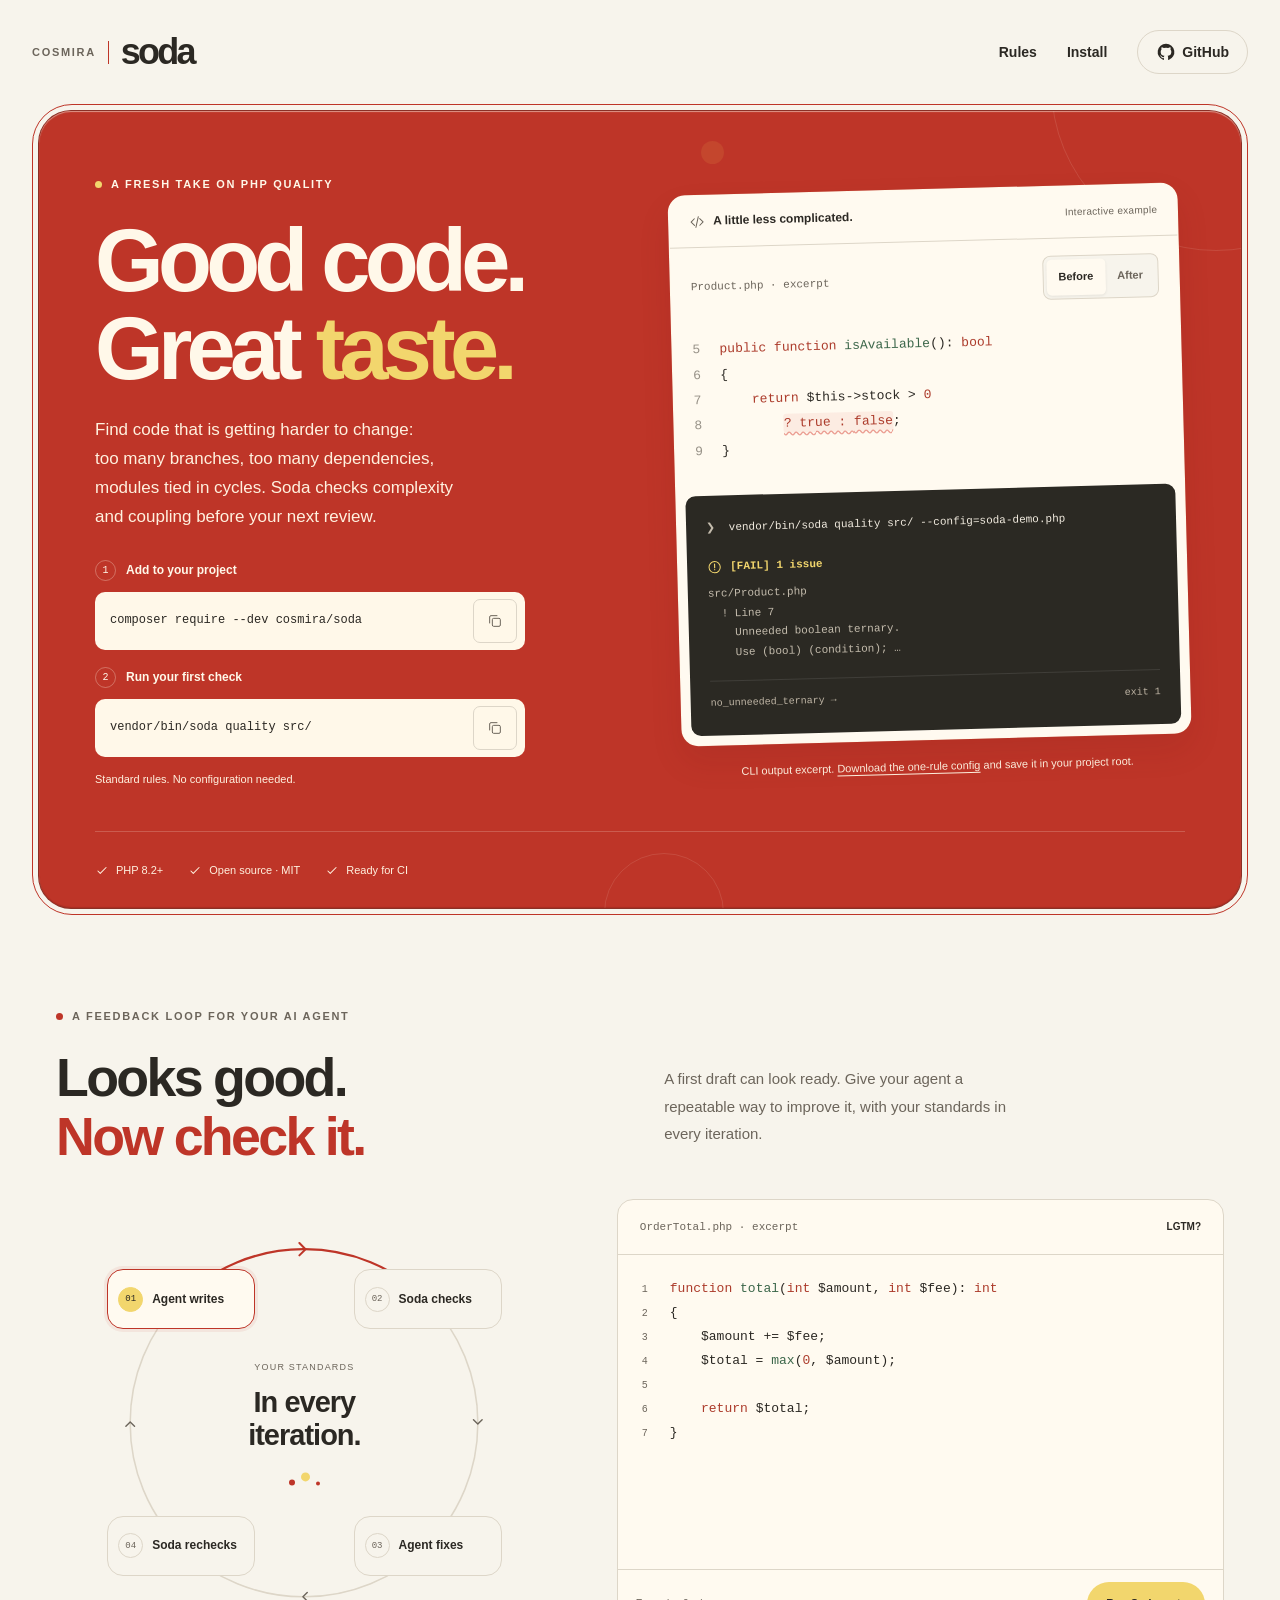
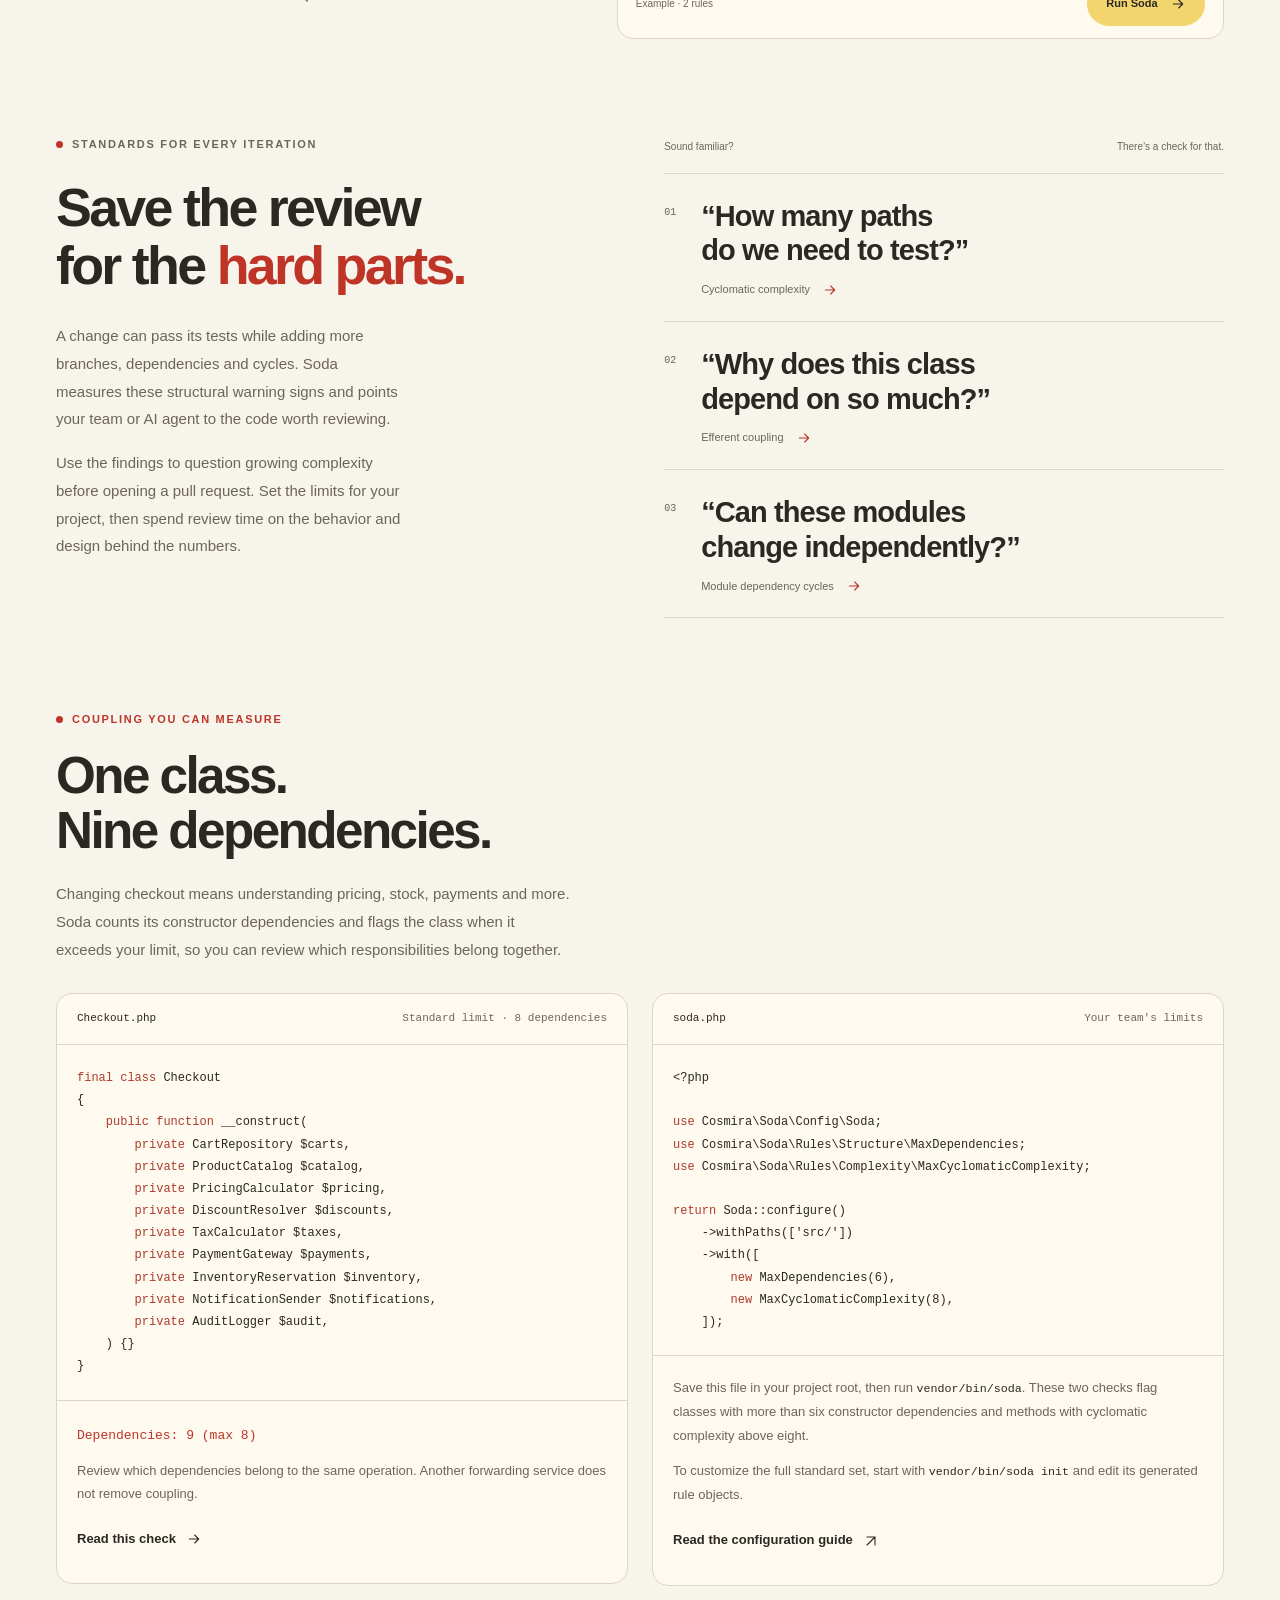
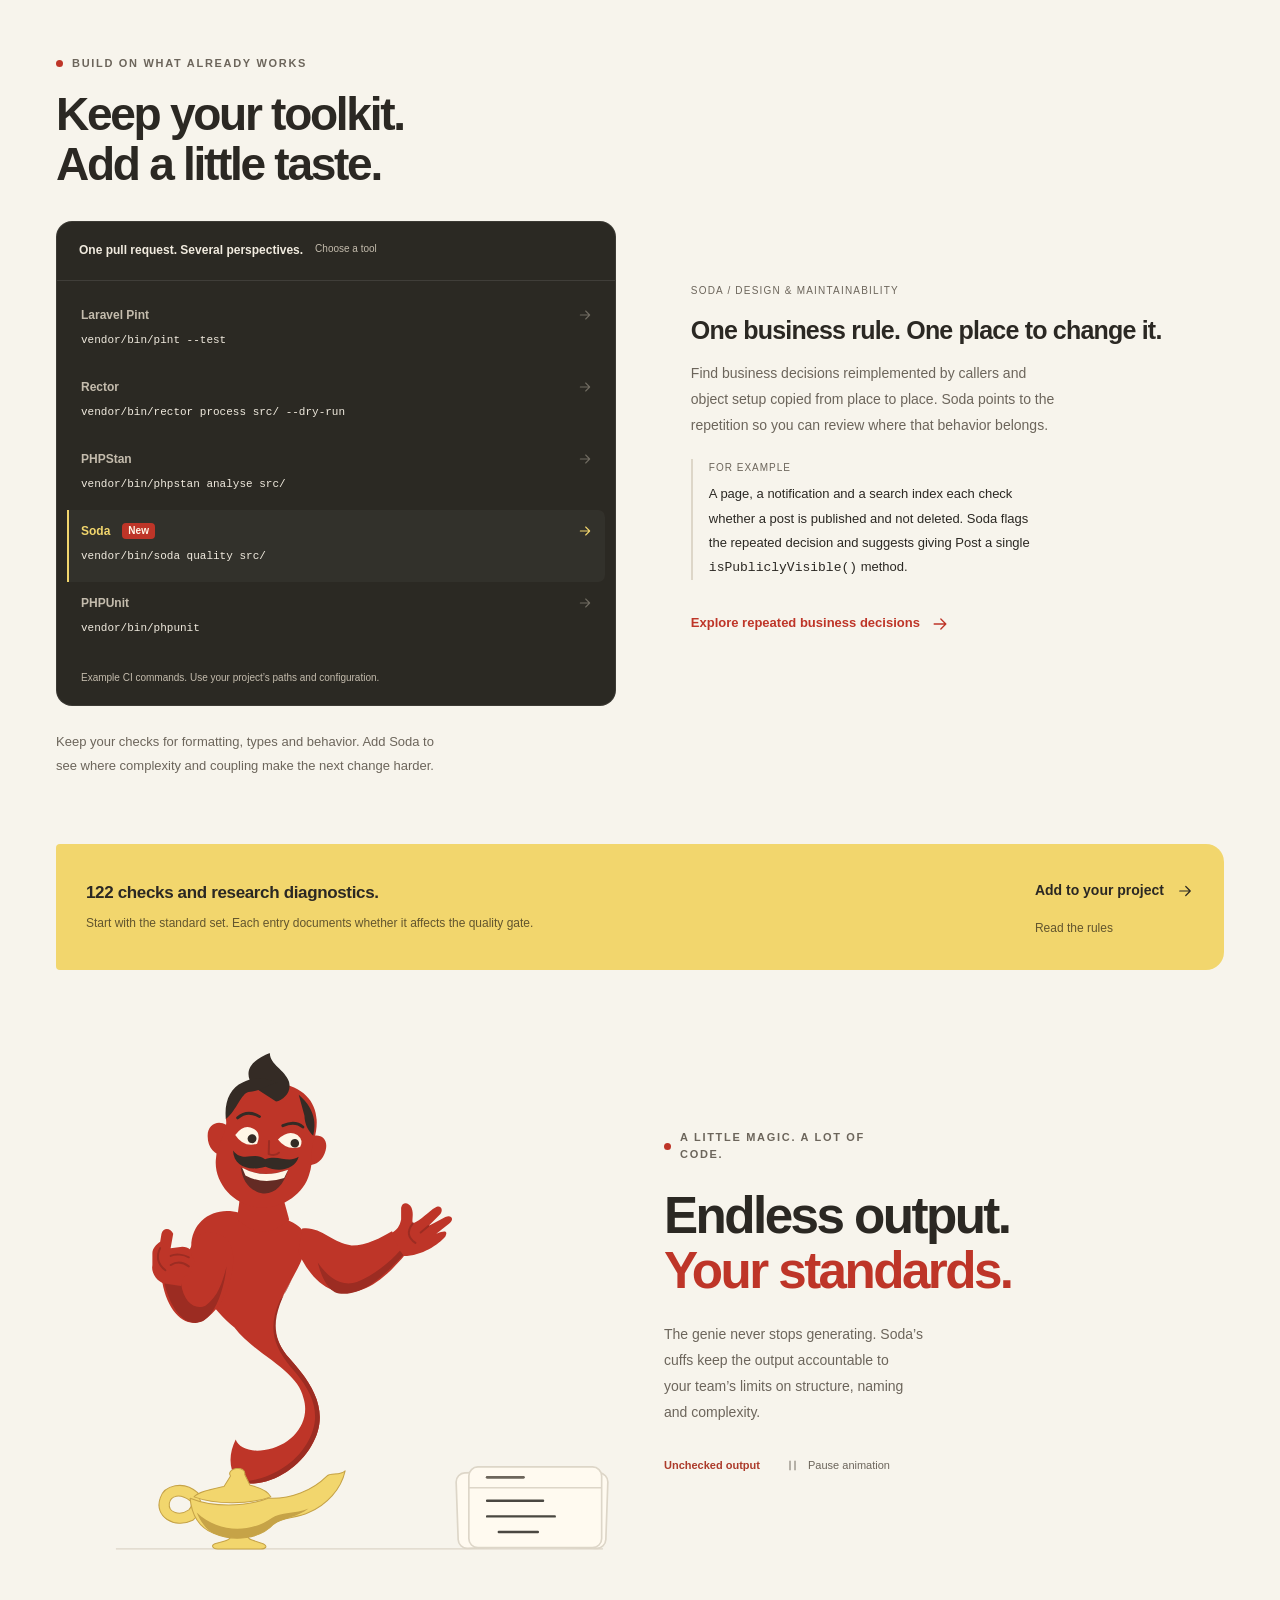
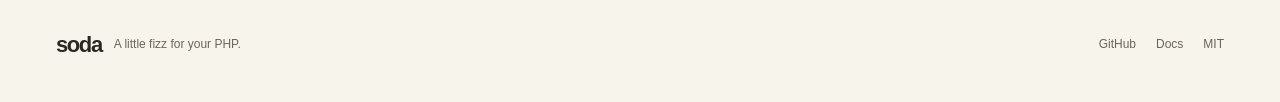
==== commit e7cbc97e: "Add New badge beside Soda without hover underline" ====
--- a/index.html
+++ b/index.html
@@ -200,11 +200,11 @@
         <div class="stack-workflow" role="group" aria-label="Example CI checks, not a live run">
           <div class="workflow-heading"><span>One pull request. Several perspectives.</span><span class="workflow-label">Choose a tool</span></div>
           <div class="workflow-commands" role="tablist" aria-label="Explore each tool’s role" aria-orientation="vertical">
-            <button class="workflow-command" type="button" role="tab" id="tab-pint" aria-label="Laravel Pint" aria-controls="panel-pint" aria-selected="false" tabindex="-1" data-tool="pint"><span class="workflow-tool">Laravel Pint<svg aria-hidden="true"><use href="#arrow"/></svg></span><code>vendor/bin/pint --test</code></button>
-            <button class="workflow-command" type="button" role="tab" id="tab-rector" aria-label="Rector" aria-controls="panel-rector" aria-selected="false" tabindex="-1" data-tool="rector"><span class="workflow-tool">Rector<svg aria-hidden="true"><use href="#arrow"/></svg></span><code>vendor/bin/rector process src/ --dry-run</code></button>
-            <button class="workflow-command" type="button" role="tab" id="tab-phpstan" aria-label="PHPStan" aria-controls="panel-phpstan" aria-selected="false" tabindex="-1" data-tool="phpstan"><span class="workflow-tool">PHPStan<svg aria-hidden="true"><use href="#arrow"/></svg></span><code>vendor/bin/phpstan analyse src/</code></button>
-            <button class="workflow-command" type="button" role="tab" id="tab-soda" aria-label="Soda" aria-controls="panel-soda" aria-selected="true" data-tool="soda"><span class="workflow-tool">Soda<svg aria-hidden="true"><use href="#arrow"/></svg></span><code>vendor/bin/soda quality src/</code></button>
-            <button class="workflow-command" type="button" role="tab" id="tab-phpunit" aria-label="PHPUnit" aria-controls="panel-phpunit" aria-selected="false" tabindex="-1" data-tool="phpunit"><span class="workflow-tool">PHPUnit<svg aria-hidden="true"><use href="#arrow"/></svg></span><code>vendor/bin/phpunit</code></button>
+            <button class="workflow-command" type="button" role="tab" id="tab-pint" aria-label="Laravel Pint" aria-controls="panel-pint" aria-selected="false" tabindex="-1" data-tool="pint"><span class="workflow-tool"><span class="workflow-tool-name">Laravel Pint</span><svg aria-hidden="true"><use href="#arrow"/></svg></span><code>vendor/bin/pint --test</code></button>
+            <button class="workflow-command" type="button" role="tab" id="tab-rector" aria-label="Rector" aria-controls="panel-rector" aria-selected="false" tabindex="-1" data-tool="rector"><span class="workflow-tool"><span class="workflow-tool-name">Rector</span><svg aria-hidden="true"><use href="#arrow"/></svg></span><code>vendor/bin/rector process src/ --dry-run</code></button>
+            <button class="workflow-command" type="button" role="tab" id="tab-phpstan" aria-label="PHPStan" aria-controls="panel-phpstan" aria-selected="false" tabindex="-1" data-tool="phpstan"><span class="workflow-tool"><span class="workflow-tool-name">PHPStan</span><svg aria-hidden="true"><use href="#arrow"/></svg></span><code>vendor/bin/phpstan analyse src/</code></button>
+            <button class="workflow-command" type="button" role="tab" id="tab-soda" aria-label="Soda" aria-controls="panel-soda" aria-selected="true" data-tool="soda"><span class="workflow-tool"><span class="workflow-tool-name">Soda</span><span class="workflow-badge">New</span><svg aria-hidden="true"><use href="#arrow"/></svg></span><code>vendor/bin/soda quality src/</code></button>
+            <button class="workflow-command" type="button" role="tab" id="tab-phpunit" aria-label="PHPUnit" aria-controls="panel-phpunit" aria-selected="false" tabindex="-1" data-tool="phpunit"><span class="workflow-tool"><span class="workflow-tool-name">PHPUnit</span><svg aria-hidden="true"><use href="#arrow"/></svg></span><code>vendor/bin/phpunit</code></button>
           </div>
           <p class="workflow-note">Example CI commands. Use your project’s paths and configuration.</p>
         </div>
--- a/assets/tool-stack.css
+++ b/assets/tool-stack.css
@@ -22,10 +22,11 @@
 .workflow-commands { padding: 13px 10px 0; }
 .workflow-command { display: block; width: 100%; min-width: 0; text-align: left; color: #f1ebdf; background: transparent; padding: 12px; border: 0; border-left: 2px solid transparent; border-radius: 0 7px 7px 0; }
 .workflow-tool { display: flex; align-items: center; justify-content: space-between; gap: 12px; color: #c4bcad; font-size: 12px; font-weight: 550; margin-bottom: 6px; }
-.workflow-tool svg { width: 16px; height: 16px; opacity: .45; }
+.workflow-tool svg { width: 16px; height: 16px; margin-left: auto; opacity: .45; }
+.workflow-badge { padding: 3px 6px; border-radius: 4px; background: var(--red); color: var(--cream); font-size: 10px; font-weight: 650; line-height: 1; }
 .workflow-command code { display: block; overflow-x: auto; padding-bottom: 3px; white-space: nowrap; font: 11px/1.8 var(--mono); }
 .workflow-command:hover { background: #ffffff09; }
-.workflow-command:hover .workflow-tool { text-decoration: underline; text-underline-offset: 4px; }
+.workflow-command:hover .workflow-tool-name { text-decoration: underline; text-underline-offset: 4px; }
 .workflow-command:focus-visible { outline-color: var(--yellow); outline-offset: -3px; }
 .workflow-command[aria-selected="true"] { background: #ffffff09; border-left-color: var(--yellow); }
 .workflow-command[aria-selected="true"] .workflow-tool { color: var(--yellow); }
